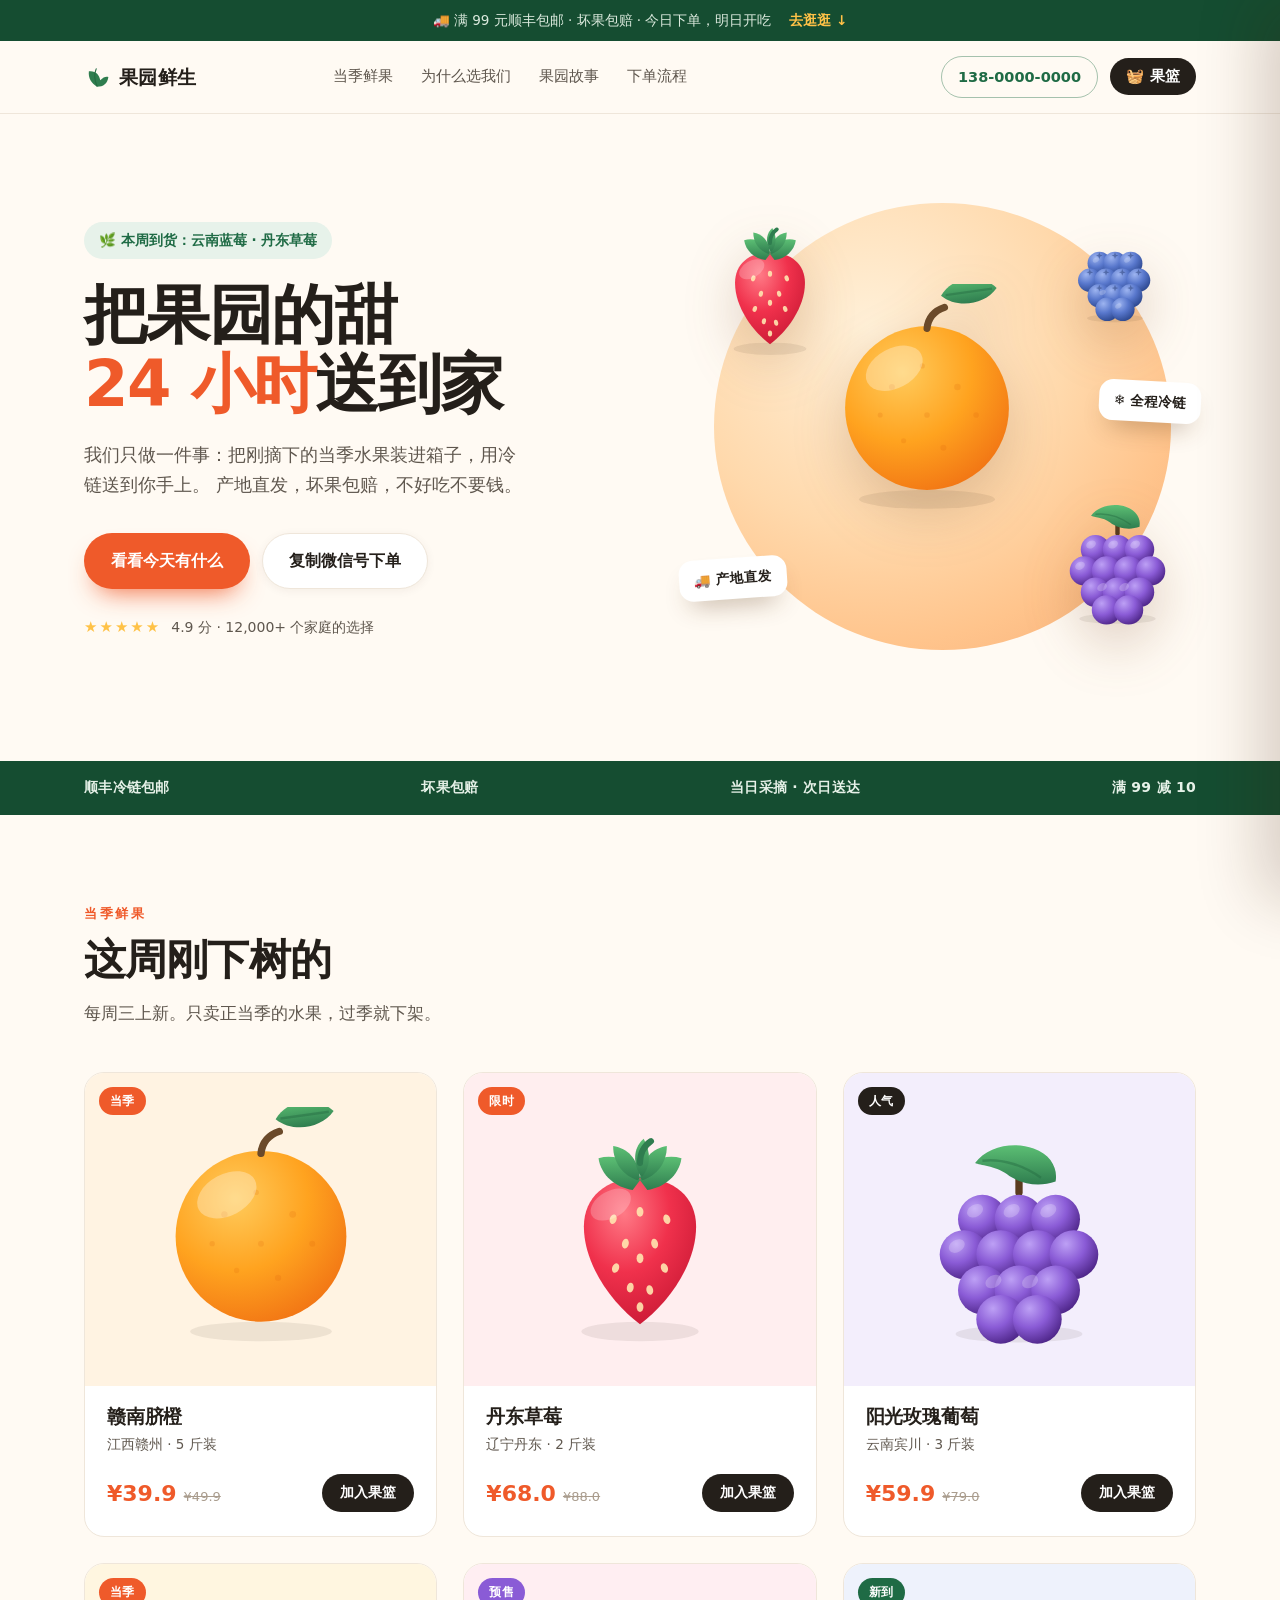
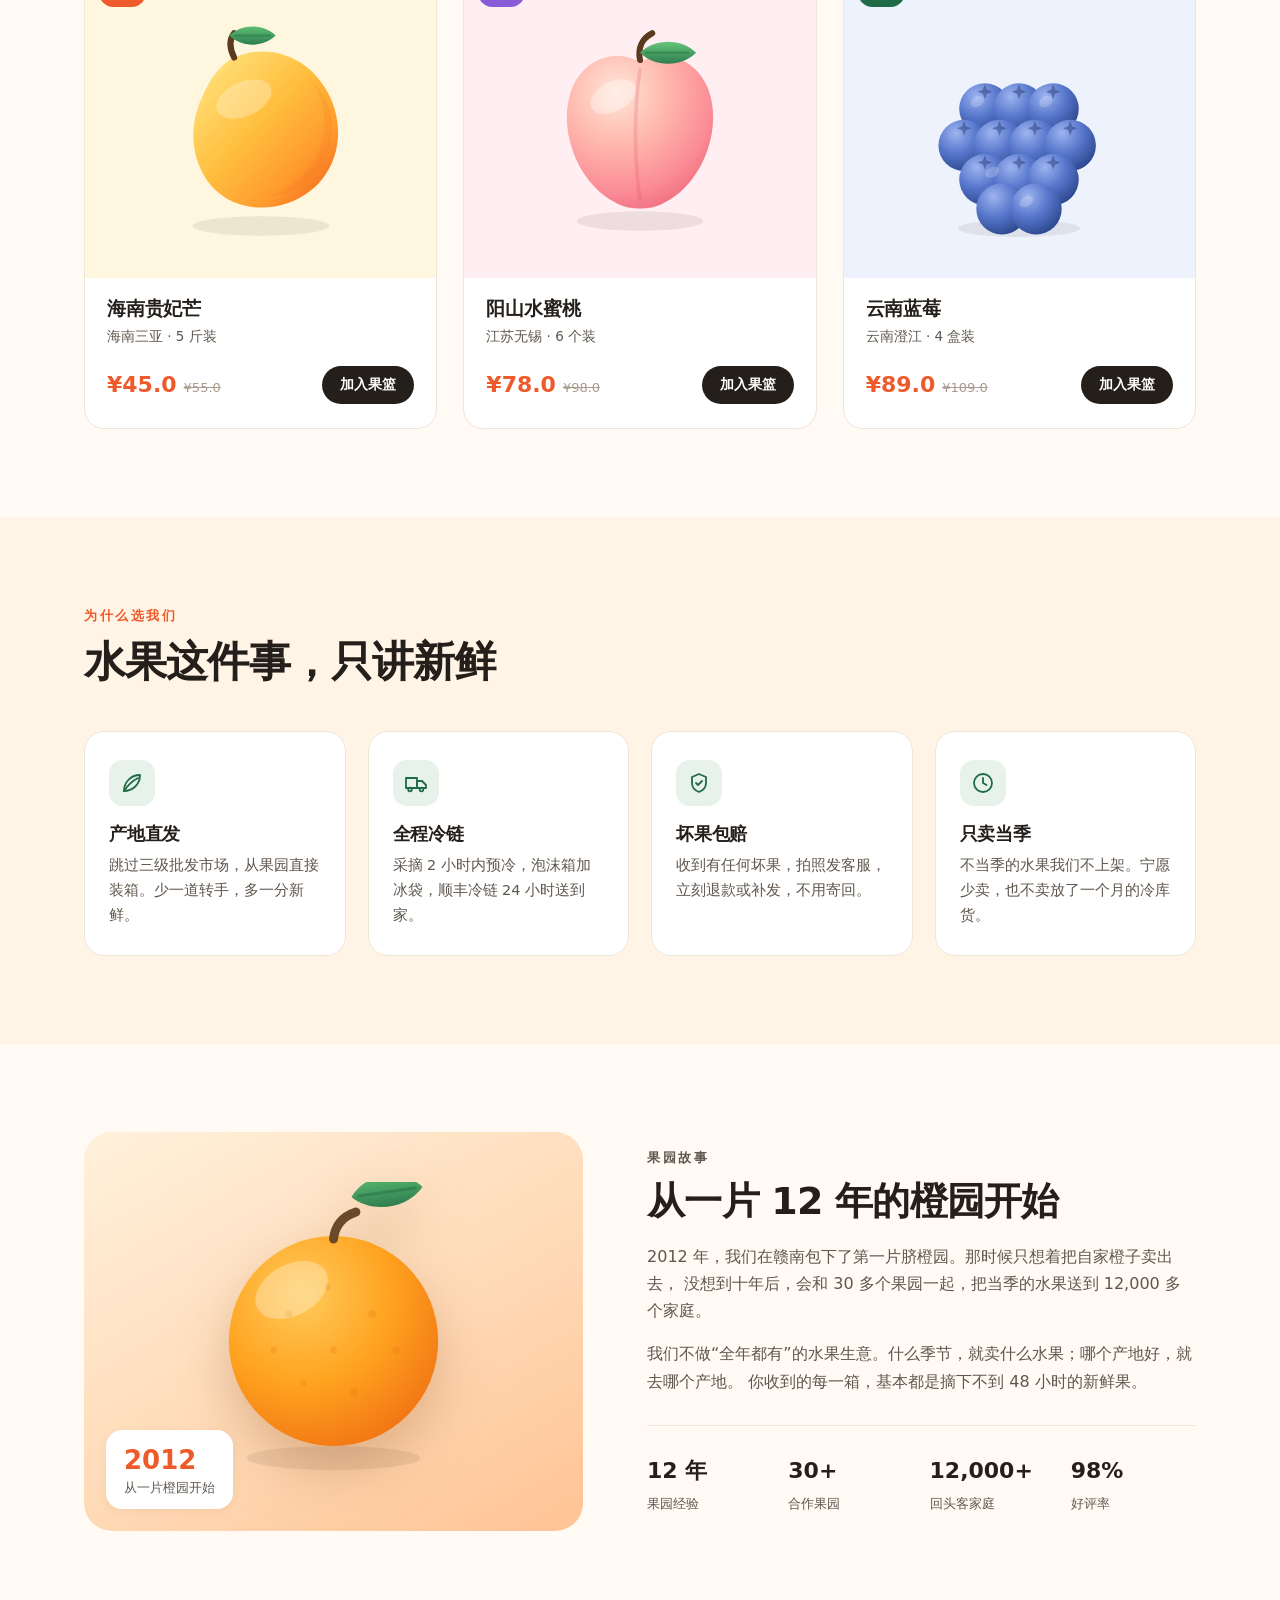
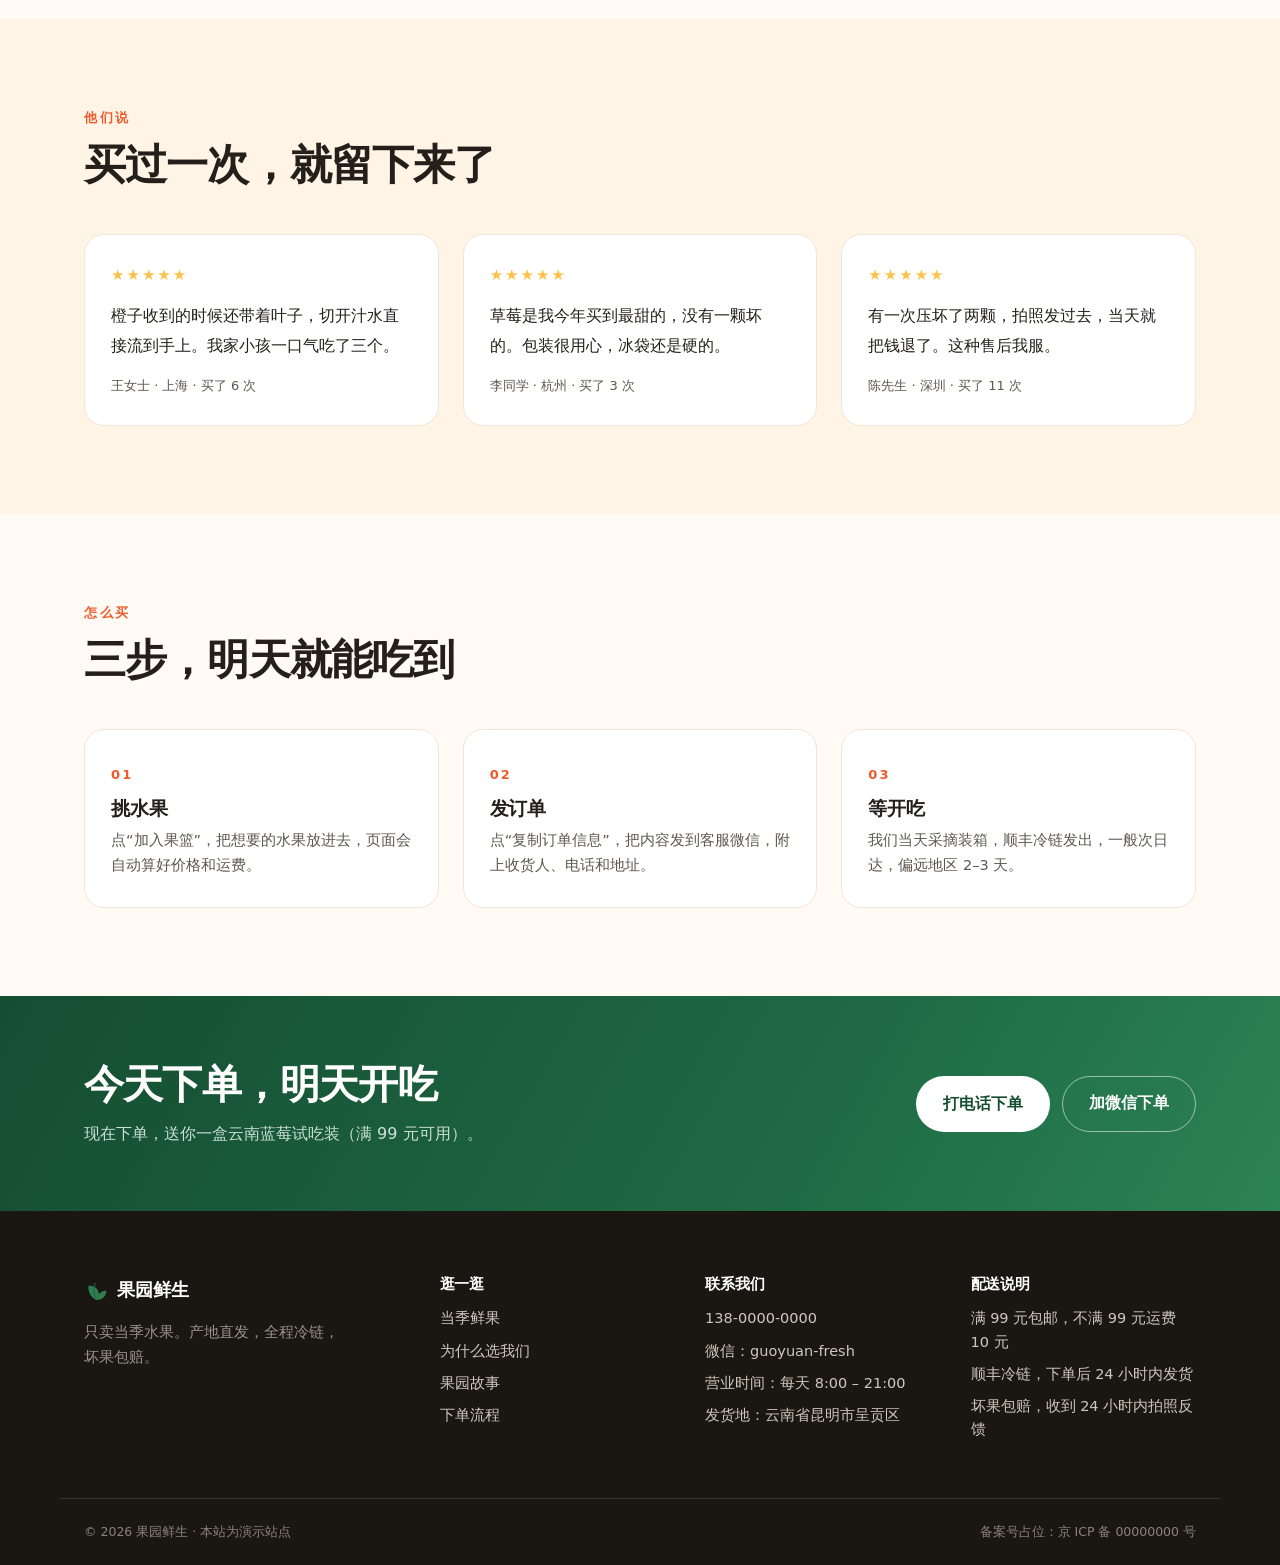
==== index.html @ 77ce20e5 "Add files via upload" ====
<!DOCTYPE html>
<html lang="zh-CN">
<head>
  <meta charset="UTF-8" />
  <meta name="viewport" content="width=device-width, initial-scale=1.0" />

  <title>果园鲜生 · 当季水果产地直发，24 小时冷链到家</title>
  <meta name="description" content="果园鲜生只卖当季水果：赣南脐橙、丹东草莓、阳光玫瑰、海南贵妃芒。产地直发，全程冷链，坏果包赔，满 99 元顺丰包邮。" />

  <link rel="icon" href="assets/leaf.svg" />
  <link rel="stylesheet" href="style.css" />
</head>

<body>

  <!-- ============ 顶部公告条 ============ -->
  <div class="topbar">
    <div class="container topbar-inner">
      <span>🚚 满 99 元顺丰包邮 · 坏果包赔 · 今日下单，明日开吃</span>
      <a href="#products">去逛逛 ↓</a>
    </div>
  </div>

  <!-- ============ 导航 ============ -->
  <header class="nav">
    <div class="container nav-inner">
      <a class="logo" href="#top">
        <img src="assets/leaf.svg" alt="" width="26" height="26" />
        <span>果园鲜生</span>
      </a>

      <nav class="nav-links" id="nav-links">
        <a href="#products">当季鲜果</a>
        <a href="#why">为什么选我们</a>
        <a href="#story">果园故事</a>
        <a href="#order">下单流程</a>
      </nav>

      <div class="nav-actions">
        <a class="nav-phone" href="tel:13800000000" data-shop-tel>
          <span data-shop="phone">138-0000-0000</span>
        </a>

        <button class="cart-btn" id="cart-open" type="button" aria-label="打开果篮">
          <span aria-hidden="true">🧺</span>
          <span class="cart-btn-text">果篮</span>
          <span class="cart-badge" id="cart-badge" hidden>0</span>
        </button>

        <button class="menu-btn" id="menu-btn" type="button" aria-label="打开菜单" aria-expanded="false">
          <span aria-hidden="true">☰</span>
        </button>
      </div>
    </div>
  </header>

  <main id="top">

    <!-- ============ 首屏 ============ -->
    <section class="hero">
      <div class="container hero-inner">
        <div class="hero-copy">
          <span class="pill">🌿 本周到货：云南蓝莓 · 丹东草莓</span>

          <h1>把果园的甜<br /><span class="hl">24 小时</span>送到家</h1>

          <p class="hero-sub">
            我们只做一件事：把刚摘下的当季水果装进箱子，用冷链送到你手上。
            产地直发，坏果包赔，不好吃不要钱。
          </p>

          <div class="hero-actions">
            <a class="btn btn-primary" href="#products">看看今天有什么</a>
            <button class="btn btn-ghost" id="copy-wechat" type="button">复制微信号下单</button>
          </div>

          <div class="hero-trust">
            <span class="stars" aria-hidden="true">★★★★★</span>
            <span>4.9 分 · 12,000+ 个家庭的选择</span>
          </div>
        </div>

        <div class="hero-art" aria-hidden="true">
          <div class="blob"></div>
          <img class="fl f1" src="assets/orange.svg" alt="" />
          <img class="fl f2" src="assets/strawberry.svg" alt="" />
          <img class="fl f3" src="assets/grape.svg" alt="" />
          <img class="fl f4" src="assets/blueberry.svg" alt="" />
          <span class="chip chip-a">🚚 产地直发</span>
          <span class="chip chip-b">❄️ 全程冷链</span>
        </div>
      </div>
    </section>

    <!-- ============ 信任条 ============ -->
    <div class="trust">
      <div class="container trust-inner">
        <span>顺丰冷链包邮</span>
        <span>坏果包赔</span>
        <span>当日采摘 · 次日送达</span>
        <span>满 99 减 10</span>
      </div>
    </div>

    <!-- ============ 当季鲜果 ============ -->
    <section class="section" id="products">
      <div class="container">
        <div class="section-head">
          <p class="eyebrow">当季鲜果</p>
          <h2>这周刚下树的</h2>
          <p class="section-sub">每周三上新。只卖正当季的水果，过季就下架。</p>
        </div>

        <div class="grid-products">

          <article class="product reveal">
            <div class="product-media">
              <span class="tag tag-hot">当季</span>
              <img src="assets/orange.svg" alt="赣南脐橙" />
            </div>
            <div class="product-body">
              <h3>赣南脐橙</h3>
              <p class="origin">江西赣州 · 5 斤装</p>
              <div class="product-foot">
                <div class="price"><strong>¥39.9</strong><del>¥49.9</del></div>
                <button class="add-btn" type="button"
                  data-add data-id="orange" data-name="赣南脐橙" data-spec="5 斤装" data-price="39.9">
                  加入果篮
                </button>
              </div>
            </div>
          </article>

          <article class="product reveal">
            <div class="product-media">
              <span class="tag tag-hot">限时</span>
              <img src="assets/strawberry.svg" alt="丹东草莓" />
            </div>
            <div class="product-body">
              <h3>丹东草莓</h3>
              <p class="origin">辽宁丹东 · 2 斤装</p>
              <div class="product-foot">
                <div class="price"><strong>¥68.0</strong><del>¥88.0</del></div>
                <button class="add-btn" type="button"
                  data-add data-id="strawberry" data-name="丹东草莓" data-spec="2 斤装" data-price="68">
                  加入果篮
                </button>
              </div>
            </div>
          </article>

          <article class="product reveal">
            <div class="product-media">
              <span class="tag">人气</span>
              <img src="assets/grape.svg" alt="阳光玫瑰葡萄" />
            </div>
            <div class="product-body">
              <h3>阳光玫瑰葡萄</h3>
              <p class="origin">云南宾川 · 3 斤装</p>
              <div class="product-foot">
                <div class="price"><strong>¥59.9</strong><del>¥79.0</del></div>
                <button class="add-btn" type="button"
                  data-add data-id="grape" data-name="阳光玫瑰葡萄" data-spec="3 斤装" data-price="59.9">
                  加入果篮
                </button>
              </div>
            </div>
          </article>

          <article class="product reveal">
            <div class="product-media">
              <span class="tag tag-hot">当季</span>
              <img src="assets/mango.svg" alt="海南贵妃芒" />
            </div>
            <div class="product-body">
              <h3>海南贵妃芒</h3>
              <p class="origin">海南三亚 · 5 斤装</p>
              <div class="product-foot">
                <div class="price"><strong>¥45.0</strong><del>¥55.0</del></div>
                <button class="add-btn" type="button"
                  data-add data-id="mango" data-name="海南贵妃芒" data-spec="5 斤装" data-price="45">
                  加入果篮
                </button>
              </div>
            </div>
          </article>

          <article class="product reveal">
            <div class="product-media">
              <span class="tag tag-pre">预售</span>
              <img src="assets/peach.svg" alt="阳山水蜜桃" />
            </div>
            <div class="product-body">
              <h3>阳山水蜜桃</h3>
              <p class="origin">江苏无锡 · 6 个装</p>
              <div class="product-foot">
                <div class="price"><strong>¥78.0</strong><del>¥98.0</del></div>
                <button class="add-btn" type="button"
                  data-add data-id="peach" data-name="阳山水蜜桃" data-spec="6 个装" data-price="78">
                  加入果篮
                </button>
              </div>
            </div>
          </article>

          <article class="product reveal">
            <div class="product-media">
              <span class="tag tag-new">新到</span>
              <img src="assets/blueberry.svg" alt="云南蓝莓" />
            </div>
            <div class="product-body">
              <h3>云南蓝莓</h3>
              <p class="origin">云南澄江 · 4 盒装</p>
              <div class="product-foot">
                <div class="price"><strong>¥89.0</strong><del>¥109.0</del></div>
                <button class="add-btn" type="button"
                  data-add data-id="blueberry" data-name="云南蓝莓" data-spec="4 盒装" data-price="89">
                  加入果篮
                </button>
              </div>
            </div>
          </article>

        </div>
      </div>
    </section>

    <!-- ============ 为什么选我们 ============ -->
    <section class="section why" id="why">
      <div class="container">
        <div class="section-head">
          <p class="eyebrow">为什么选我们</p>
          <h2>水果这件事，只讲新鲜</h2>
        </div>

        <div class="grid-features">
          <div class="feature reveal">
            <div class="feature-icon">
              <svg viewBox="0 0 24 24" fill="none" stroke="currentColor" stroke-width="1.8" stroke-linecap="round" stroke-linejoin="round">
                <path d="M4 20c8 0 16-6 16-16C10 4 4 12 4 20Z" />
                <path d="M4 20C8 14 12 10 18 7" />
              </svg>
            </div>
            <h3>产地直发</h3>
            <p>跳过三级批发市场，从果园直接装箱。少一道转手，多一分新鲜。</p>
          </div>

          <div class="feature reveal">
            <div class="feature-icon">
              <svg viewBox="0 0 24 24" fill="none" stroke="currentColor" stroke-width="1.8" stroke-linecap="round" stroke-linejoin="round">
                <path d="M2 7h11v10H2z" />
                <path d="M13 10h5l4 4v3h-9z" />
                <circle cx="6" cy="18.5" r="1.8" />
                <circle cx="17.5" cy="18.5" r="1.8" />
              </svg>
            </div>
            <h3>全程冷链</h3>
            <p>采摘 2 小时内预冷，泡沫箱加冰袋，顺丰冷链 24 小时送到家。</p>
          </div>

          <div class="feature reveal">
            <div class="feature-icon">
              <svg viewBox="0 0 24 24" fill="none" stroke="currentColor" stroke-width="1.8" stroke-linecap="round" stroke-linejoin="round">
                <path d="M12 3l7 3v6c0 4.2-2.9 7.4-7 9-4.1-1.6-7-4.8-7-9V6l7-3Z" />
                <path d="M9 12l2 2 4-4" />
              </svg>
            </div>
            <h3>坏果包赔</h3>
            <p>收到有任何坏果，拍照发客服，立刻退款或补发，不用寄回。</p>
          </div>

          <div class="feature reveal">
            <div class="feature-icon">
              <svg viewBox="0 0 24 24" fill="none" stroke="currentColor" stroke-width="1.8" stroke-linecap="round" stroke-linejoin="round">
                <circle cx="12" cy="12" r="9" />
                <path d="M12 7v5l3.5 2" />
              </svg>
            </div>
            <h3>只卖当季</h3>
            <p>不当季的水果我们不上架。宁愿少卖，也不卖放了一个月的冷库货。</p>
          </div>
        </div>
      </div>
    </section>

    <!-- ============ 果园故事 ============ -->
    <section class="section story" id="story">
      <div class="container story-inner">
        <div class="story-visual reveal">
          <img src="assets/orange.svg" alt="脐橙" />
          <div class="story-badge">
            <strong>2012</strong>
            <span>从一片橙园开始</span>
          </div>
        </div>

        <div class="story-copy reveal">
          <p class="eyebrow">果园故事</p>
          <h2>从一片 12 年的橙园开始</h2>
          <p>
            2012 年，我们在赣南包下了第一片脐橙园。那时候只想着把自家橙子卖出去，
            没想到十年后，会和 30 多个果园一起，把当季的水果送到 12,000 多个家庭。
          </p>
          <p>
            我们不做“全年都有”的水果生意。什么季节，就卖什么水果；哪个产地好，就去哪个产地。
            你收到的每一箱，基本都是摘下不到 48 小时的新鲜果。
          </p>

          <div class="stats">
            <div class="stat"><strong>12 年</strong><span>果园经验</span></div>
            <div class="stat"><strong>30+</strong><span>合作果园</span></div>
            <div class="stat"><strong>12,000+</strong><span>回头客家庭</span></div>
            <div class="stat"><strong>98%</strong><span>好评率</span></div>
          </div>
        </div>
      </div>
    </section>

    <!-- ============ 客户评价 ============ -->
    <section class="section reviews" id="reviews">
      <div class="container">
        <div class="section-head">
          <p class="eyebrow">他们说</p>
          <h2>买过一次，就留下来了</h2>
        </div>

        <div class="grid-reviews">
          <figure class="review reveal">
            <div class="stars" aria-label="5 分">★★★★★</div>
            <blockquote>橙子收到的时候还带着叶子，切开汁水直接流到手上。我家小孩一口气吃了三个。</blockquote>
            <figcaption>王女士 · 上海 · 买了 6 次</figcaption>
          </figure>

          <figure class="review reveal">
            <div class="stars" aria-label="5 分">★★★★★</div>
            <blockquote>草莓是我今年买到最甜的，没有一颗坏的。包装很用心，冰袋还是硬的。</blockquote>
            <figcaption>李同学 · 杭州 · 买了 3 次</figcaption>
          </figure>

          <figure class="review reveal">
            <div class="stars" aria-label="5 分">★★★★★</div>
            <blockquote>有一次压坏了两颗，拍照发过去，当天就把钱退了。这种售后我服。</blockquote>
            <figcaption>陈先生 · 深圳 · 买了 11 次</figcaption>
          </figure>
        </div>
      </div>
    </section>

    <!-- ============ 下单流程 ============ -->
    <section class="section steps" id="order">
      <div class="container">
        <div class="section-head">
          <p class="eyebrow">怎么买</p>
          <h2>三步，明天就能吃到</h2>
        </div>

        <div class="grid-steps">
          <div class="step reveal">
            <span class="step-num">01</span>
            <h3>挑水果</h3>
            <p>点“加入果篮”，把想要的水果放进去，页面会自动算好价格和运费。</p>
          </div>
          <div class="step reveal">
            <span class="step-num">02</span>
            <h3>发订单</h3>
            <p>点“复制订单信息”，把内容发到客服微信，附上收货人、电话和地址。</p>
          </div>
          <div class="step reveal">
            <span class="step-num">03</span>
            <h3>等开吃</h3>
            <p>我们当天采摘装箱，顺丰冷链发出，一般次日达，偏远地区 2–3 天。</p>
          </div>
        </div>
      </div>
    </section>

    <!-- ============ 行动号召 ============ -->
    <section class="cta">
      <div class="container cta-inner">
        <div>
          <h2>今天下单，明天开吃</h2>
          <p>现在下单，送你一盒云南蓝莓试吃装（满 99 元可用）。</p>
        </div>
        <div class="cta-actions">
          <a class="btn btn-light" href="tel:13800000000" data-shop-tel>打电话下单</a>
          <button class="btn btn-outline-light" id="copy-wechat-2" type="button">加微信下单</button>
        </div>
      </div>
    </section>

  </main>

  <!-- ============ 页脚 ============ -->
  <footer class="footer">
    <div class="container footer-grid">
      <div>
        <div class="footer-logo">
          <img src="assets/leaf.svg" alt="" width="24" height="24" />
          <span>果园鲜生</span>
        </div>
        <p class="footer-desc">只卖当季水果。产地直发，全程冷链，坏果包赔。</p>
      </div>

      <div>
        <h3>逛一逛</h3>
        <ul>
          <li><a href="#products">当季鲜果</a></li>
          <li><a href="#why">为什么选我们</a></li>
          <li><a href="#story">果园故事</a></li>
          <li><a href="#order">下单流程</a></li>
        </ul>
      </div>

      <div>
        <h3>联系我们</h3>
        <ul>
          <li><a href="tel:13800000000" data-shop-tel><span data-shop="phone">138-0000-0000</span></a></li>
          <li>微信：<span data-shop="wechat">guoyuan-fresh</span></li>
          <li>营业时间：每天 8:00 – 21:00</li>
          <li>发货地：<span data-shop="address">云南省昆明市</span></li>
        </ul>
      </div>

      <div>
        <h3>配送说明</h3>
        <ul>
          <li>满 99 元包邮，不满 99 元运费 10 元</li>
          <li>顺丰冷链，下单后 24 小时内发货</li>
          <li>坏果包赔，收到 24 小时内拍照反馈</li>
        </ul>
      </div>
    </div>

    <div class="container footer-bottom">
      <span>© <span id="year">2026</span> 果园鲜生 · 本站为演示站点</span>
      <span>备案号占位：京 ICP 备 00000000 号</span>
    </div>
  </footer>

  <!-- ============ 果篮（购物车） ============ -->
  <div class="overlay" id="overlay"></div>

  <aside class="cart" id="cart" aria-hidden="true" aria-labelledby="cart-title">
    <header class="cart-head">
      <h2 id="cart-title">我的果篮</h2>
      <button class="icon-btn" id="cart-close" type="button" aria-label="关闭果篮">✕</button>
    </header>

    <div class="cart-body">
      <ul class="cart-list" id="cart-list"></ul>
      <p class="cart-empty" id="cart-empty">果篮还是空的，去挑几样吧。</p>
    </div>

    <footer class="cart-foot">
      <div class="cart-line"><span>商品小计</span><span id="sum-subtotal">¥0.00</span></div>
      <div class="cart-line"><span>运费</span><span id="sum-shipping">¥0.00</span></div>
      <div class="cart-line cart-line-total"><span>合计</span><strong id="sum-total">¥0.00</strong></div>
      <p class="cart-tip">满 99 元包邮，不满 99 元运费 10 元</p>

      <button class="btn btn-primary btn-block" id="checkout" type="button">复制订单信息</button>
      <button class="btn btn-ghost btn-block" id="cart-clear" type="button">清空果篮</button>
    </footer>
  </aside>

  <div class="toast" id="toast" role="status" aria-live="polite"></div>

  <script src="script.js"></script>
</body>
</html>
---- style.css ----
/* =================================================================
   果园鲜生 · 样式表
   -----------------------------------------------------------------
   结构说明（从上到下）：
   1. 变量      2. 基础样式    3. 通用组件（容器 / 按钮 / 标题）
   4. 导航      5. 首屏        6. 信任条    7. 商品
   8. 优势      9. 故事       10. 评价      11. 流程
   12. 行动区  13. 页脚       14. 果篮      15. 提示条
   16. 动效    17. 手机适配
   ================================================================= */


/* ---------- 1. 变量：改这里就能换整站配色 ---------- */
:root {
  --cream: #fffaf3;
  --cream-2: #fff4e6;
  --white: #ffffff;

  --ink: #241f1a;
  --ink-2: #5f574e;
  --line: #efe6da;

  --orange: #ef5a2a;
  --orange-dark: #d2471a;
  --yellow: #ffc247;

  --green: #1f6b45;
  --green-dark: #154d31;
  --green-soft: #e7f2ea;

  --shadow-sm: 0 2px 10px rgba(60, 40, 20, .06);
  --shadow: 0 20px 42px -20px rgba(90, 55, 20, .3);

  --radius: 20px;
  --maxw: 1160px;
}


/* ---------- 2. 基础样式 ---------- */
*,
*::before,
*::after { box-sizing: border-box; }

html {
  scroll-behavior: smooth;
  scroll-padding-top: 96px;
}

body {
  margin: 0;
  background: var(--cream);
  color: var(--ink);
  font-family: "PingFang SC", "Hiragino Sans GB", "Microsoft YaHei",
               "Segoe UI", system-ui, -apple-system, sans-serif;
  font-size: 16px;
  line-height: 1.7;
  -webkit-font-smoothing: antialiased;
}

body.no-scroll { overflow: hidden; }

img { display: block; max-width: 100%; }

h1, h2, h3, h4 { margin: 0; line-height: 1.2; letter-spacing: -.01em; }
p { margin: 0 0 1em; }
a { color: inherit; text-decoration: none; }
ul { margin: 0; padding: 0; list-style: none; }
button { font-family: inherit; }

::selection { background: var(--orange); color: #fff; }

:focus-visible {
  outline: 2px solid var(--orange);
  outline-offset: 3px;
  border-radius: 6px;
}


/* ---------- 3. 通用组件 ---------- */
.container {
  width: 100%;
  max-width: var(--maxw);
  margin-inline: auto;
  padding-inline: 24px;
}

.btn {
  display: inline-flex;
  align-items: center;
  justify-content: center;
  gap: 8px;
  padding: 14px 26px;
  border-radius: 999px;
  border: 1px solid transparent;
  font-size: 15.5px;
  font-weight: 700;
  cursor: pointer;
  text-align: center;
  transition: transform .2s, box-shadow .2s, background .2s, color .2s, border-color .2s;
}

.btn-primary {
  background: var(--orange);
  color: #fff;
  box-shadow: 0 14px 26px -12px rgba(239, 90, 42, .9);
}

.btn-primary:hover {
  background: var(--orange-dark);
  transform: translateY(-2px);
  box-shadow: 0 18px 30px -12px rgba(239, 90, 42, .95);
}

.btn-ghost {
  background: var(--white);
  color: var(--ink);
  border-color: var(--line);
  box-shadow: var(--shadow-sm);
}

.btn-ghost:hover {
  color: var(--orange);
  border-color: var(--orange);
  transform: translateY(-2px);
}

.btn-light { background: #fff; color: var(--green-dark); }
.btn-light:hover { transform: translateY(-2px); }

.btn-outline-light {
  background: transparent;
  color: #fff;
  border-color: rgba(255, 255, 255, .55);
}

.btn-outline-light:hover {
  background: rgba(255, 255, 255, .12);
  border-color: #fff;
  transform: translateY(-2px);
}

.btn-block { width: 100%; }

.section { padding: 88px 0; }

.section-head { max-width: 660px; margin-bottom: 44px; }

.eyebrow {
  margin: 0 0 10px;
  font-size: 13px;
  font-weight: 800;
  letter-spacing: .2em;
  color: var(--orange);
}

.section-head h2 {
  font-size: clamp(28px, 3.6vw, 42px);
  font-weight: 900;
  letter-spacing: -.02em;
}

.section-sub {
  margin: 14px 0 0;
  color: var(--ink-2);
  font-size: 16.5px;
}

.stars {
  color: var(--yellow);
  letter-spacing: 2px;
  font-size: 15px;
}


/* ---------- 4. 顶部公告条 + 导航 ---------- */
.topbar {
  background: var(--green-dark);
  color: #dceade;
  font-size: 13.5px;
}

.topbar-inner {
  display: flex;
  align-items: center;
  justify-content: center;
  gap: 18px;
  flex-wrap: wrap;
  padding-block: 9px;
}

.topbar a { color: var(--yellow); font-weight: 700; white-space: nowrap; }

.nav {
  position: sticky;
  top: 0;
  z-index: 60;
  background: rgba(255, 250, 243, .88);
  -webkit-backdrop-filter: blur(14px);
  backdrop-filter: blur(14px);
  border-bottom: 1px solid var(--line);
}

.nav-inner {
  position: relative;
  display: flex;
  align-items: center;
  gap: 20px;
  height: 72px;
}

.logo {
  display: flex;
  align-items: center;
  gap: 9px;
  font-size: 19px;
  font-weight: 800;
  letter-spacing: .02em;
  white-space: nowrap;
}

.logo img { width: 26px; height: 26px; }

.nav-links {
  display: flex;
  gap: 28px;
  margin-inline: auto;
  font-size: 15px;
}

.nav-links a {
  position: relative;
  padding: 4px 0;
  color: var(--ink-2);
  transition: color .2s;
}

.nav-links a::after {
  content: "";
  position: absolute;
  left: 0;
  right: 0;
  bottom: -2px;
  height: 2px;
  background: var(--orange);
  transform: scaleX(0);
  transform-origin: left;
  transition: transform .25s ease;
}

.nav-links a:hover { color: var(--ink); }
.nav-links a:hover::after { transform: scaleX(1); }

.nav-actions {
  display: flex;
  align-items: center;
  gap: 12px;
  margin-left: auto;
}

.nav-phone {
  font-size: 14.5px;
  font-weight: 700;
  color: var(--green);
  border: 1px solid rgba(31, 107, 69, .4);
  padding: 8px 16px;
  border-radius: 999px;
  white-space: nowrap;
  transition: background .2s, color .2s;
}

.nav-phone:hover { background: var(--green); color: #fff; }

.cart-btn {
  position: relative;
  display: inline-flex;
  align-items: center;
  gap: 6px;
  padding: 9px 16px;
  border: none;
  border-radius: 999px;
  background: var(--ink);
  color: #fff;
  font-size: 14.5px;
  font-weight: 700;
  cursor: pointer;
  white-space: nowrap;
  transition: background .2s, transform .2s;
}

.cart-btn:hover { background: var(--orange); transform: translateY(-1px); }

.cart-badge {
  position: absolute;
  top: -7px;
  right: -7px;
  min-width: 21px;
  height: 21px;
  padding: 0 5px;
  border-radius: 999px;
  background: var(--orange);
  border: 2px solid var(--cream);
  color: #fff;
  font-size: 12px;
  line-height: 17px;
  text-align: center;
  font-weight: 700;
}

.cart-badge[hidden] { display: none; }

.menu-btn {
  display: none;
  width: 42px;
  height: 42px;
  align-items: center;
  justify-content: center;
  border: 1px solid var(--line);
  border-radius: 12px;
  background: var(--white);
  color: var(--ink);
  font-size: 18px;
  cursor: pointer;
}


/* ---------- 5. 首屏 ---------- */
.hero { padding: 64px 0 76px; overflow: hidden; }

.hero-inner {
  display: grid;
  grid-template-columns: 1.05fr .95fr;
  gap: 44px;
  align-items: center;
}

.pill {
  display: inline-flex;
  align-items: center;
  gap: 6px;
  margin-bottom: 22px;
  padding: 7px 15px;
  border-radius: 999px;
  background: var(--green-soft);
  color: var(--green);
  font-size: 13.5px;
  font-weight: 700;
}

.hero h1 {
  font-size: clamp(38px, 5.2vw, 64px);
  font-weight: 900;
  line-height: 1.08;
  letter-spacing: -.025em;
}

.hero h1 .hl { color: var(--orange); }

.hero-sub {
  max-width: 40ch;
  margin: 22px 0 0;
  font-size: 17.5px;
  color: var(--ink-2);
}

.hero-actions {
  display: flex;
  flex-wrap: wrap;
  gap: 12px;
  margin-top: 32px;
}

.hero-trust {
  display: flex;
  align-items: center;
  gap: 10px;
  margin-top: 26px;
  font-size: 14px;
  color: var(--ink-2);
}

.hero-art {
  position: relative;
  width: 100%;
  max-width: 520px;
  aspect-ratio: 1;
  justify-self: center;
}

.blob {
  position: absolute;
  inset: 5% 5% 7% 5%;
  border-radius: 50%;
  background: radial-gradient(circle at 34% 28%, #fff0d8, #ffd9ac 45%, #ffc48c 72%, #f6ab74 100%);
}

.fl {
  position: absolute;
  filter: drop-shadow(0 22px 26px rgba(120, 70, 30, .22));
  animation: float 7s ease-in-out infinite;
}

.f1 { width: 46%; left: 24%; top: 21%; animation-delay: 0s; }
.f2 { width: 30%; left: 1%; top: 6%; animation-delay: -1.6s; }
.f3 { width: 29%; right: 1%; bottom: 11%; animation-delay: -3.2s; }
.f4 { width: 22%; right: 5%; top: 7%; animation-delay: -4.6s; }

.chip {
  position: absolute;
  padding: 9px 15px;
  border-radius: 14px;
  background: #fff;
  font-size: 13.5px;
  font-weight: 700;
  white-space: nowrap;
  box-shadow: 0 14px 26px -12px rgba(90, 55, 20, .45);
}

.chip-a { left: -2%; bottom: 17%; transform: rotate(-4deg); }
.chip-b { right: -1%; top: 40%; transform: rotate(3deg); }

@keyframes float {
  0%, 100% { transform: translateY(0); }
  50% { transform: translateY(-12px); }
}


/* ---------- 6. 信任条 ---------- */
.trust { background: var(--green-dark); color: #e6f1e8; }

.trust-inner {
  display: flex;
  justify-content: space-between;
  gap: 16px;
  flex-wrap: wrap;
  padding-block: 15px;
  font-size: 14px;
  font-weight: 600;
  letter-spacing: .02em;
}


/* ---------- 7. 商品 ---------- */
.grid-products {
  display: grid;
  grid-template-columns: repeat(3, 1fr);
  gap: 26px;
}

.product {
  display: flex;
  flex-direction: column;
  overflow: hidden;
  background: #fff;
  border: 1px solid var(--line);
  border-radius: var(--radius);
  transition: transform .3s ease, box-shadow .3s ease, border-color .3s ease;
}

.product:hover {
  transform: translateY(-6px);
  box-shadow: var(--shadow);
  border-color: #f4dccb;
}

.product-media {
  position: relative;
  display: grid;
  place-items: center;
  aspect-ratio: 4 / 3;
  padding: 18px;
}

.product:nth-child(1) .product-media { background: #fff3e2; }
.product:nth-child(2) .product-media { background: #ffeeef; }
.product:nth-child(3) .product-media { background: #f3eefc; }
.product:nth-child(4) .product-media { background: #fff6e0; }
.product:nth-child(5) .product-media { background: #ffeef2; }
.product:nth-child(6) .product-media { background: #eef2fc; }

.product-media img {
  width: 88%;
  height: 88%;
  object-fit: contain;
  transition: transform .45s ease;
}

.product:hover .product-media img { transform: scale(1.07) rotate(-2deg); }

.tag {
  position: absolute;
  top: 14px;
  left: 14px;
  z-index: 1;
  padding: 4px 11px;
  border-radius: 999px;
  background: var(--ink);
  color: #fff;
  font-size: 12px;
  font-weight: 700;
  letter-spacing: .04em;
}

.tag-hot { background: var(--orange); }
.tag-new { background: var(--green); }
.tag-pre { background: #8a5bd6; }

.product-body {
  display: flex;
  flex-direction: column;
  flex: 1;
  padding: 20px 22px 24px;
}

.product-body h3 { font-size: 18.5px; font-weight: 800; }

.origin {
  margin: 5px 0 0;
  font-size: 13.5px;
  color: var(--ink-2);
}

.product-foot {
  display: flex;
  align-items: flex-end;
  justify-content: space-between;
  gap: 12px;
  margin-top: auto;
  padding-top: 18px;
}

.price { display: flex; align-items: baseline; gap: 7px; }

.price strong {
  font-size: 22px;
  font-weight: 900;
  color: var(--orange);
}

.price del { font-size: 13px; color: #a99c8d; }

.add-btn {
  padding: 10px 18px;
  border: none;
  border-radius: 999px;
  background: var(--ink);
  color: #fff;
  font-size: 14px;
  font-weight: 700;
  cursor: pointer;
  white-space: nowrap;
  transition: background .2s, transform .2s;
}

.add-btn:hover { background: var(--orange); transform: translateY(-2px); }


/* ---------- 8. 为什么选我们 ---------- */
.why { background: var(--cream-2); }

.grid-features {
  display: grid;
  grid-template-columns: repeat(4, 1fr);
  gap: 22px;
}

.feature {
  padding: 28px 24px;
  background: #fff;
  border: 1px solid var(--line);
  border-radius: var(--radius);
  transition: transform .25s ease, box-shadow .25s ease;
}

.feature:hover { transform: translateY(-4px); box-shadow: var(--shadow-sm); }

.feature-icon {
  display: grid;
  place-items: center;
  width: 46px;
  height: 46px;
  margin-bottom: 18px;
  border-radius: 14px;
  background: var(--green-soft);
  color: var(--green);
}

.feature-icon svg { width: 24px; height: 24px; }

.feature h3 { margin-bottom: 8px; font-size: 17.5px; }

.feature p { margin: 0; font-size: 14.5px; color: var(--ink-2); }


/* ---------- 9. 果园故事 ---------- */
.story-inner {
  display: grid;
  grid-template-columns: 1fr 1.1fr;
  gap: 64px;
  align-items: center;
}

.story-visual {
  position: relative;
  display: grid;
  place-items: center;
  aspect-ratio: 5 / 4;
  overflow: hidden;
  border-radius: 28px;
  background: linear-gradient(150deg, #fff1dc, #ffd9b5 58%, #ffc394);
}

.story-visual img {
  width: 60%;
  filter: drop-shadow(0 22px 26px rgba(140, 80, 30, .28));
}

.story-badge {
  position: absolute;
  left: 22px;
  bottom: 22px;
  display: flex;
  flex-direction: column;
  padding: 14px 18px;
  border-radius: 16px;
  background: #fff;
  box-shadow: var(--shadow-sm);
  line-height: 1.25;
}

.story-badge strong {
  font-size: 26px;
  font-weight: 900;
  color: var(--orange);
}

.story-badge span { margin-top: 3px; font-size: 12.5px; color: var(--ink-2); }

.story-copy h2 {
  margin-bottom: 18px;
  font-size: clamp(26px, 3.2vw, 38px);
  font-weight: 900;
  letter-spacing: -.02em;
}

.story-copy p { color: var(--ink-2); }

.stats {
  display: grid;
  grid-template-columns: repeat(4, 1fr);
  gap: 16px;
  margin-top: 30px;
  padding-top: 26px;
  border-top: 1px solid var(--line);
}

.stat strong {
  display: block;
  font-size: 22px;
  font-weight: 900;
}

.stat span { font-size: 13px; color: var(--ink-2); }


/* ---------- 10. 评价 ---------- */
.reviews { background: var(--cream-2); }

.grid-reviews {
  display: grid;
  grid-template-columns: repeat(3, 1fr);
  gap: 24px;
}

.review {
  display: flex;
  flex-direction: column;
  gap: 14px;
  margin: 0;
  padding: 28px 26px;
  background: #fff;
  border: 1px solid var(--line);
  border-radius: var(--radius);
}

.review blockquote {
  margin: 0;
  font-size: 15.5px;
  line-height: 1.9;
}

.review figcaption {
  margin-top: auto;
  font-size: 13px;
  color: var(--ink-2);
}


/* ---------- 11. 下单流程 ---------- */
.grid-steps {
  display: grid;
  grid-template-columns: repeat(3, 1fr);
  gap: 24px;
}

.step {
  padding: 30px 26px;
  background: #fff;
  border: 1px solid var(--line);
  border-radius: var(--radius);
  transition: transform .25s ease, box-shadow .25s ease;
}

.step:hover { transform: translateY(-4px); box-shadow: var(--shadow-sm); }

.step-num {
  font-size: 13px;
  font-weight: 900;
  letter-spacing: .16em;
  color: var(--orange);
}

.step h3 { margin: 10px 0 8px; font-size: 19px; }

.step p { margin: 0; font-size: 14.5px; color: var(--ink-2); }


/* ---------- 12. 行动号召 ---------- */
.cta {
  padding: 64px 0;
  background: linear-gradient(120deg, var(--green-dark), var(--green) 65%, #2c8355);
  color: #fff;
}

.cta-inner {
  display: flex;
  align-items: center;
  justify-content: space-between;
  gap: 32px;
  flex-wrap: wrap;
}

.cta h2 {
  font-size: clamp(26px, 3.4vw, 40px);
  font-weight: 900;
  letter-spacing: -.02em;
}

.cta p { margin: 12px 0 0; font-size: 16px; color: #cbe2d2; }

.cta-actions { display: flex; gap: 12px; flex-wrap: wrap; }


/* ---------- 13. 页脚 ---------- */
.footer {
  padding-top: 64px;
  background: #1a1712;
  color: #cfc7bd;
  font-size: 14.5px;
}

.footer-grid {
  display: grid;
  grid-template-columns: 1.4fr 1fr 1fr 1fr;
  gap: 40px;
  padding-bottom: 48px;
}

.footer h3 {
  margin-bottom: 14px;
  color: #fff;
  font-size: 15px;
}

.footer li { margin-bottom: 9px; line-height: 1.6; }

.footer a { transition: color .2s; }
.footer a:hover { color: var(--yellow); }

.footer-logo {
  display: flex;
  align-items: center;
  gap: 9px;
  margin-bottom: 14px;
  color: #fff;
  font-size: 18px;
  font-weight: 800;
}

.footer-desc { max-width: 28ch; color: #9a9188; }

.footer-bottom {
  display: flex;
  justify-content: space-between;
  gap: 12px;
  flex-wrap: wrap;
  padding-block: 22px;
  border-top: 1px solid rgba(255, 255, 255, .12);
  font-size: 12.5px;
  color: #8b8279;
}


/* ---------- 14. 果篮（购物车） ---------- */
.overlay {
  position: fixed;
  inset: 0;
  z-index: 80;
  background: rgba(30, 20, 12, .45);
  opacity: 0;
  visibility: hidden;
  transition: opacity .25s, visibility .25s;
}

.overlay.open { opacity: 1; visibility: visible; }

.cart {
  position: fixed;
  top: 0;
  right: 0;
  bottom: 0;
  z-index: 90;
  display: flex;
  flex-direction: column;
  width: min(400px, 100vw);
  background: var(--cream);
  box-shadow: -20px 0 60px rgba(60, 30, 10, .2);
  transform: translateX(100%);
  transition: transform .32s cubic-bezier(.4, 0, .2, 1);
}

.cart.open { transform: translateX(0); }

.cart-head {
  display: flex;
  align-items: center;
  justify-content: space-between;
  padding: 20px 22px;
  border-bottom: 1px solid var(--line);
}

.cart-head h2 { font-size: 18px; font-weight: 800; }

.icon-btn {
  display: grid;
  place-items: center;
  width: 36px;
  height: 36px;
  border: 1px solid var(--line);
  border-radius: 50%;
  background: #fff;
  color: var(--ink);
  font-size: 15px;
  cursor: pointer;
}

.icon-btn:hover { border-color: var(--orange); color: var(--orange); }

.cart-body {
  flex: 1;
  overflow-y: auto;
  padding: 8px 22px;
}

.cart-item {
  display: grid;
  grid-template-columns: 56px 1fr auto;
  gap: 12px;
  align-items: center;
  padding: 14px 0;
  border-bottom: 1px dashed var(--line);
}

.cart-item img {
  width: 56px;
  height: 56px;
  padding: 6px;
  object-fit: contain;
  border: 1px solid var(--line);
  border-radius: 12px;
  background: #fff;
}

.ci-info h4 { font-size: 14.5px; font-weight: 700; }
.ci-info p { margin: 2px 0 0; font-size: 12.5px; color: var(--ink-2); }

.ci-price { font-size: 13.5px; font-weight: 800; color: var(--orange); }

.ci-qty { display: flex; align-items: center; gap: 6px; }

.ci-qty button {
  display: grid;
  place-items: center;
  width: 26px;
  height: 26px;
  border: 1px solid var(--line);
  border-radius: 50%;
  background: #fff;
  color: var(--ink);
  font-size: 14px;
  line-height: 1;
  cursor: pointer;
}

.ci-qty button:hover { border-color: var(--orange); color: var(--orange); }

.ci-qty span {
  min-width: 18px;
  text-align: center;
  font-size: 14px;
  font-weight: 700;
}

.cart-empty {
  margin: 0;
  padding: 48px 0;
  text-align: center;
  font-size: 14.5px;
  color: var(--ink-2);
}

.cart-empty[hidden] { display: none; }

.cart-foot {
  padding: 18px 22px 22px;
  border-top: 1px solid var(--line);
  background: #fff;
}

.cart-line {
  display: flex;
  justify-content: space-between;
  gap: 12px;
  margin-bottom: 8px;
  font-size: 14px;
  color: var(--ink-2);
}

.cart-line-total {
  align-items: baseline;
  margin-bottom: 6px;
  padding-top: 10px;
  border-top: 1px dashed var(--line);
  font-size: 15px;
  color: var(--ink);
}

.cart-line-total strong {
  font-size: 22px;
  font-weight: 900;
  color: var(--orange);
}

.cart-tip {
  margin: 0 0 16px;
  font-size: 12px;
  color: #a99c8d;
}

.cart-foot .btn + .btn { margin-top: 10px; }


/* ---------- 15. 提示条 ---------- */
.toast {
  position: fixed;
  left: 50%;
  bottom: 32px;
  z-index: 100;
  max-width: 90vw;
  padding: 12px 24px;
  border-radius: 999px;
  background: var(--ink);
  color: #fff;
  font-size: 14.5px;
  font-weight: 600;
  text-align: center;
  opacity: 0;
  visibility: hidden;
  transform: translate(-50%, 16px);
  transition: opacity .28s, transform .28s, visibility .28s;
  box-shadow: 0 14px 34px rgba(0, 0, 0, .28);
}

.toast.show {
  opacity: 1;
  visibility: visible;
  transform: translate(-50%, 0);
}


/* ---------- 16. 滚动出现动画 ---------- */
/* 只有 JS 正常运行时才隐藏元素，避免脚本出错导致内容看不见 */
.js .reveal {
  opacity: 0;
  translate: 0 22px;
  transition: opacity .6s ease, translate .6s ease;
}

.js .reveal.in {
  opacity: 1;
  translate: 0 0;
}


/* ---------- 17. 手机 / 平板适配 ---------- */
@media (max-width: 1040px) {
  .grid-features { grid-template-columns: repeat(2, 1fr); }
  .story-inner { gap: 40px; }
}

@media (max-width: 900px) {
  .hero-inner { grid-template-columns: 1fr; gap: 28px; }
  .hero-art { order: -1; max-width: 400px; }
  .hero-copy { text-align: center; }
  .hero-sub { margin-inline: auto; }
  .hero-actions, .hero-trust { justify-content: center; }

  .story-inner { grid-template-columns: 1fr; }
  .grid-reviews, .grid-steps { grid-template-columns: 1fr; }
  .footer-grid { grid-template-columns: 1fr 1fr; }

  .nav-phone { display: none; }
  .menu-btn { display: flex; }

  .nav-links {
    position: absolute;
    top: 100%;
    left: 0;
    right: 0;
    display: none;
    flex-direction: column;
    gap: 0;
    margin: 0;
    padding: 6px 24px 14px;
    background: var(--cream);
    border-bottom: 1px solid var(--line);
    box-shadow: 0 18px 30px -20px rgba(60, 40, 20, .5);
  }

  body.nav-open .nav-links { display: flex; }

  .nav-links a {
    padding: 13px 0;
    font-size: 16px;
    border-bottom: 1px solid var(--line);
  }

  .nav-links a::after { display: none; }
}

@media (max-width: 820px) {
  .grid-products { grid-template-columns: repeat(2, 1fr); }
}

@media (max-width: 620px) {
  .section { padding: 64px 0; }
  .grid-products { grid-template-columns: 1fr; }
  .grid-features { grid-template-columns: 1fr; }
  .stats { grid-template-columns: 1fr 1fr; row-gap: 22px; }
  .footer-grid { grid-template-columns: 1fr; gap: 32px; }
  .cta-inner { flex-direction: column; align-items: flex-start; }
  .trust-inner { justify-content: center; }
  .chip-a { left: 0; bottom: 8%; }
  .chip-b { right: 0; top: 30%; }
  .cart-btn-text { display: none; }
  .cart-btn { padding: 9px 12px; }
}

/* 尊重系统的“减少动态效果”设置 */
@media (prefers-reduced-motion: reduce) {
  html { scroll-behavior: auto; }

  *,
  *::before,
  *::after {
    animation: none !important;
    transition: none !important;
  }

  .js .reveal { opacity: 1; translate: 0 0; }
}
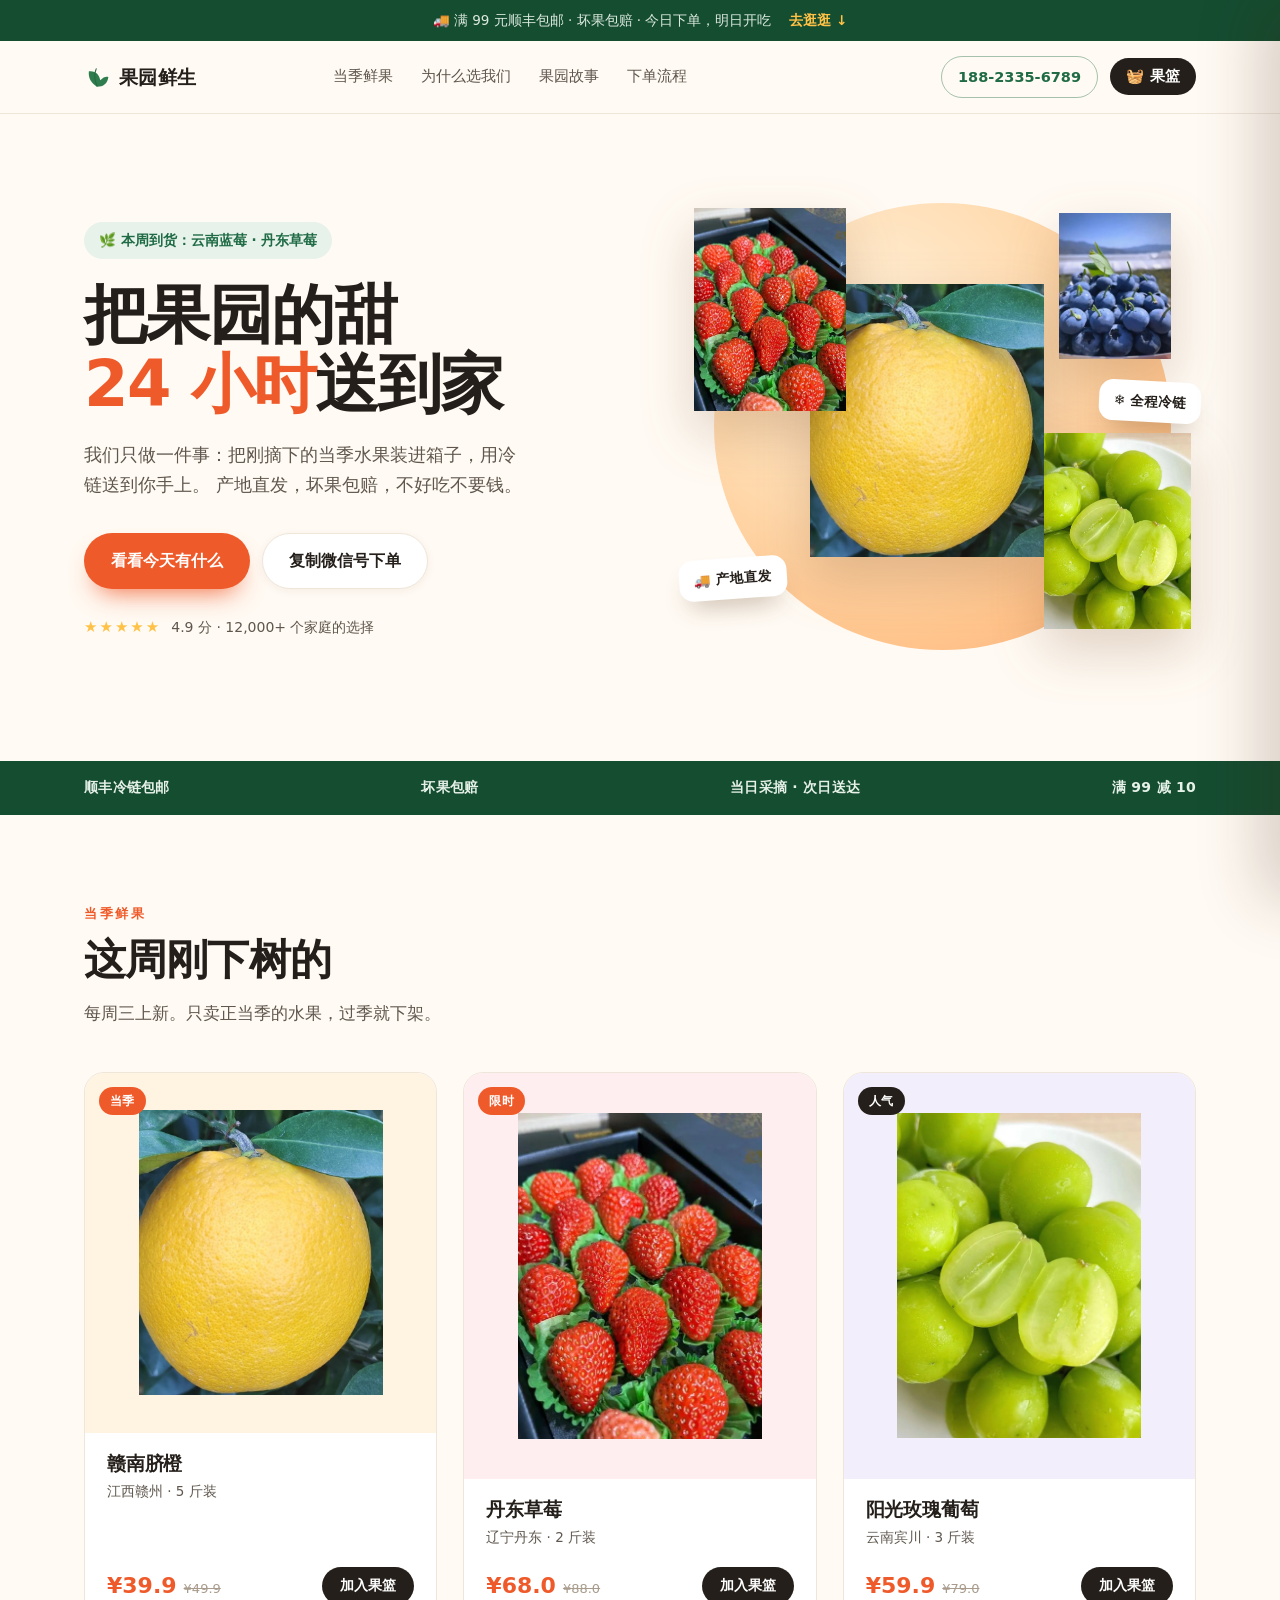
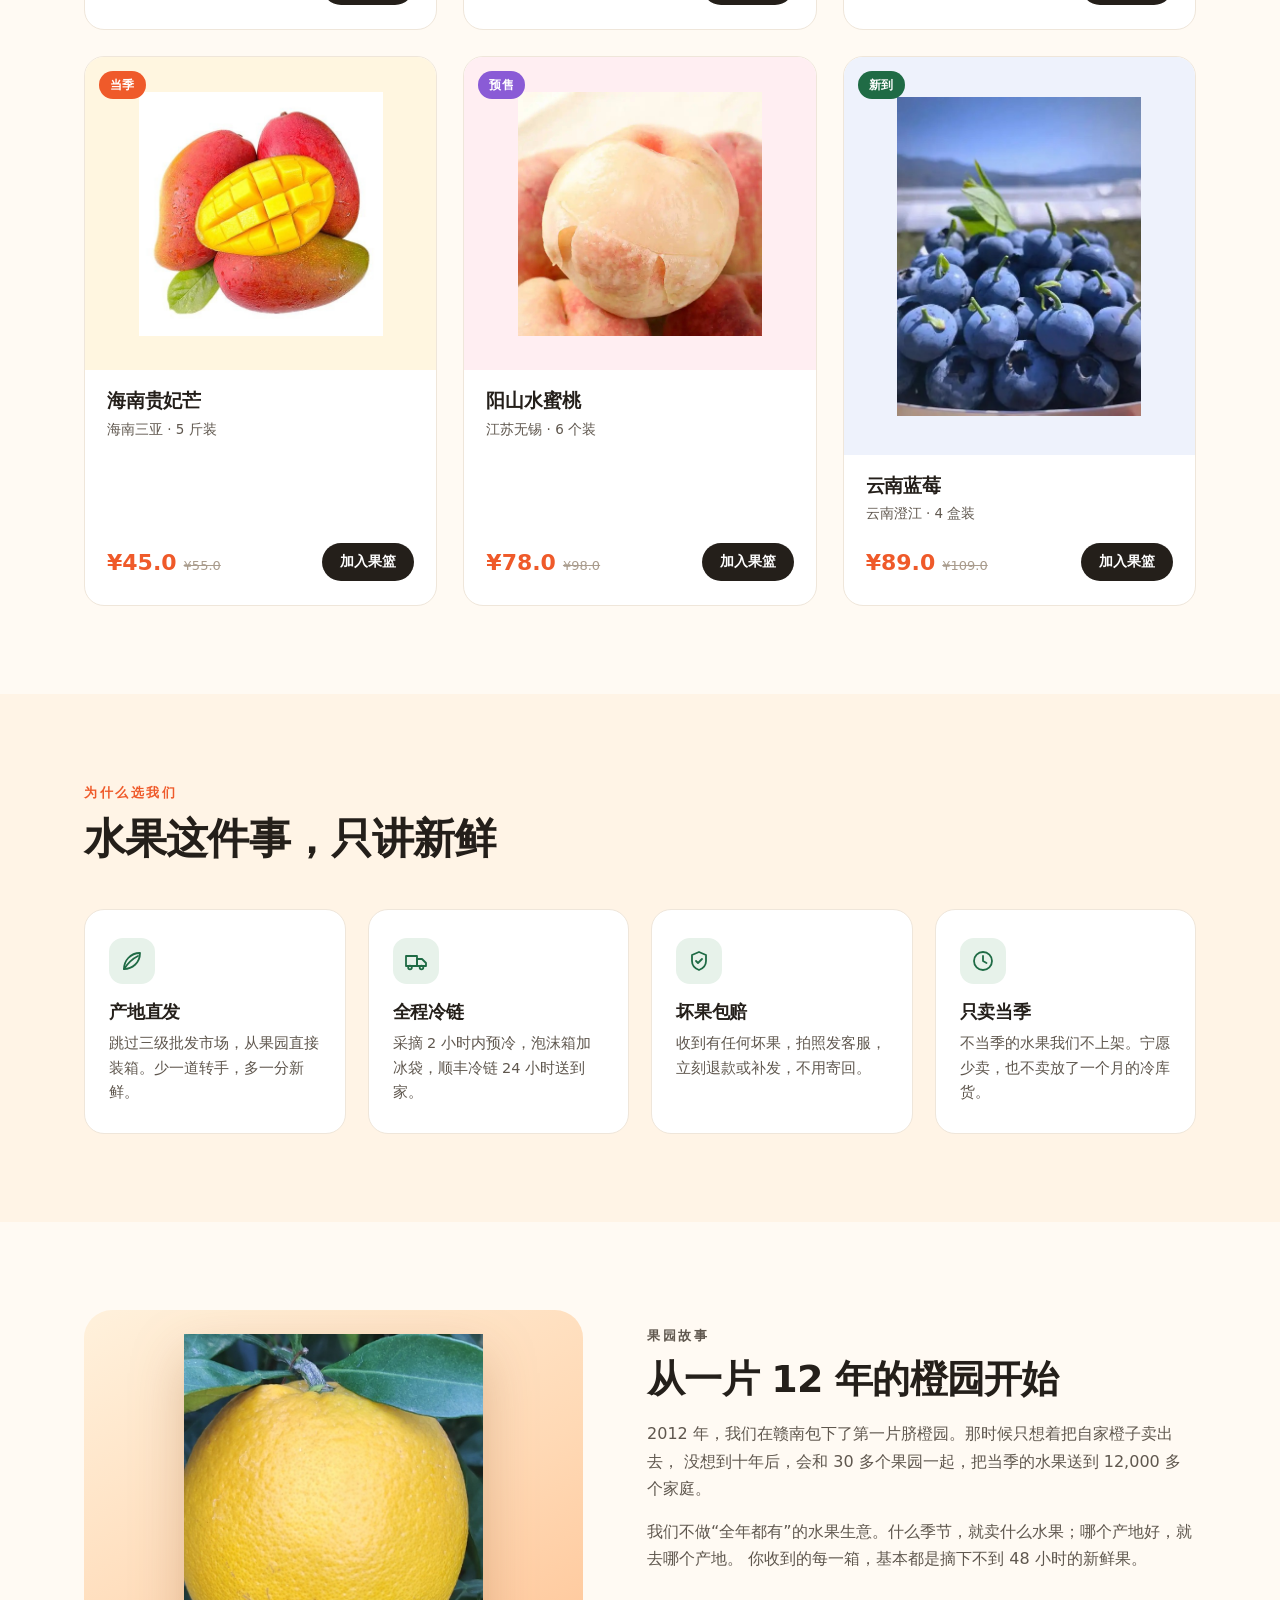
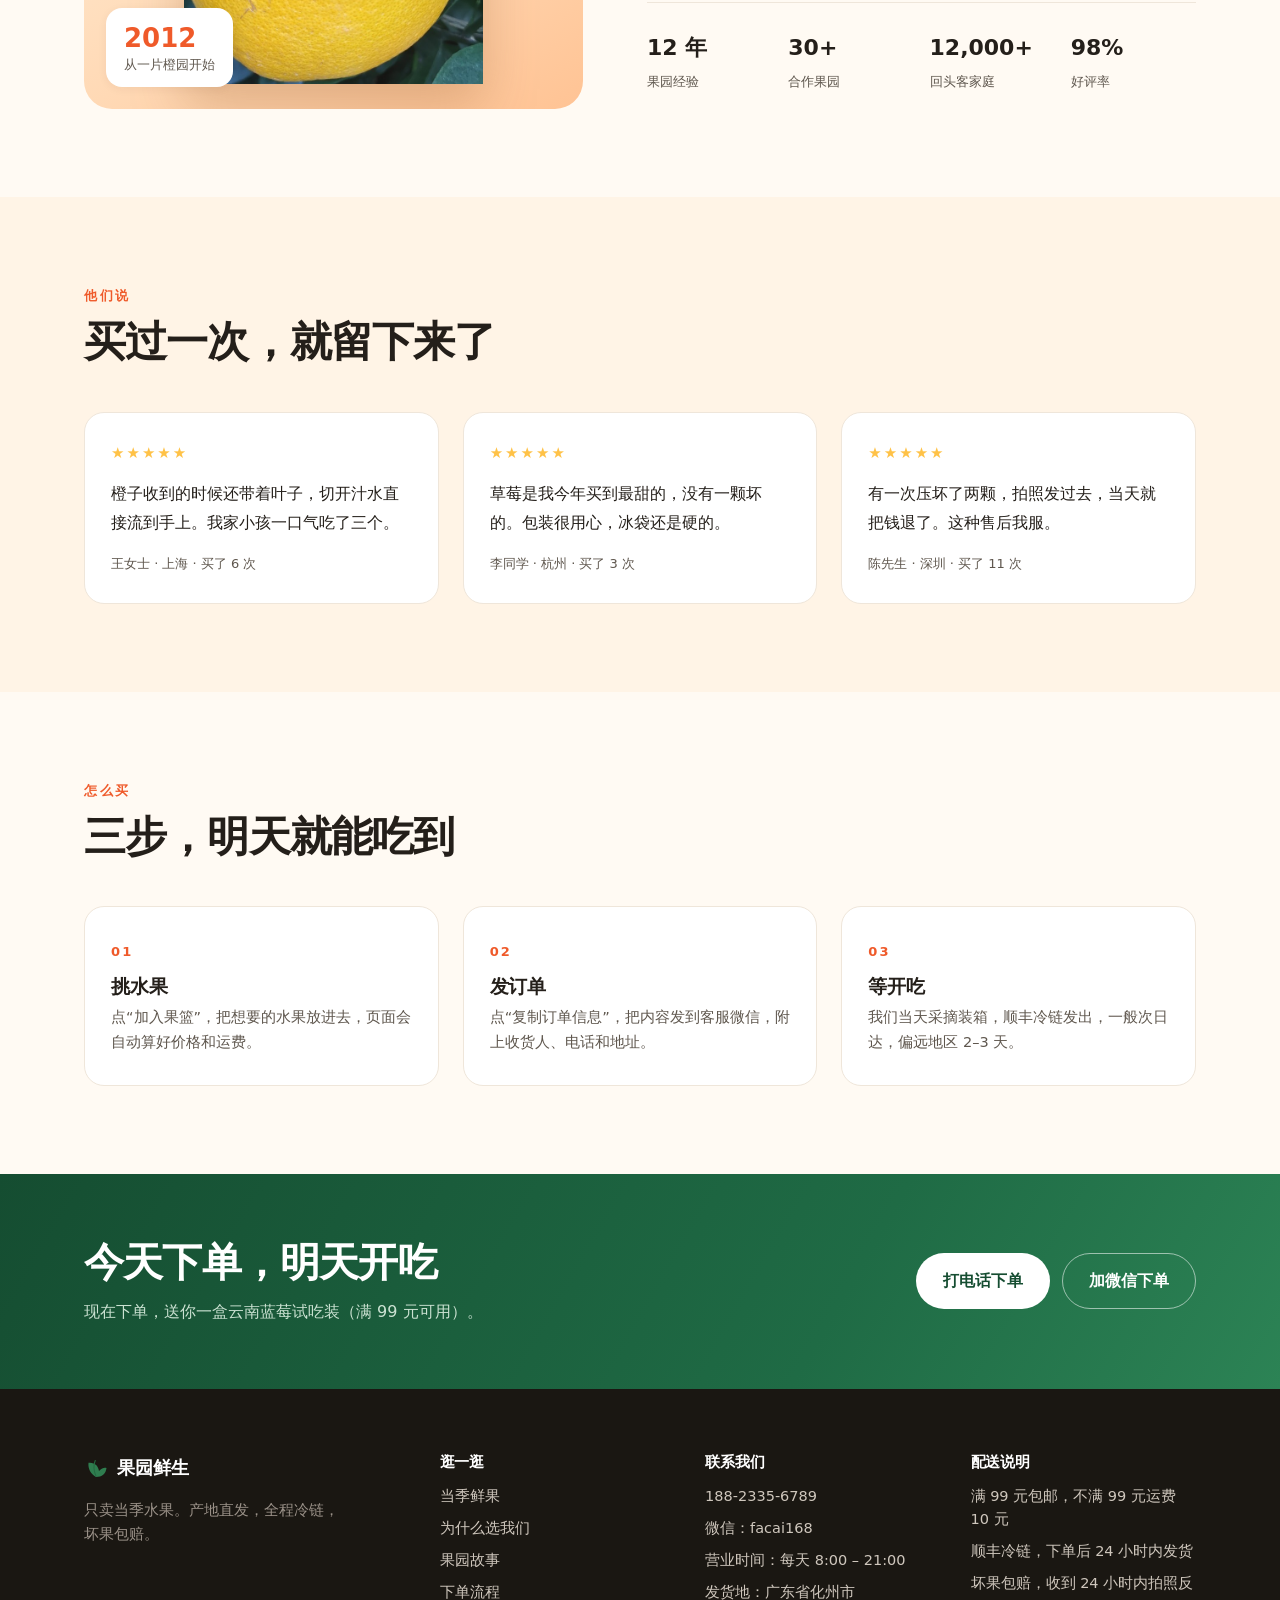
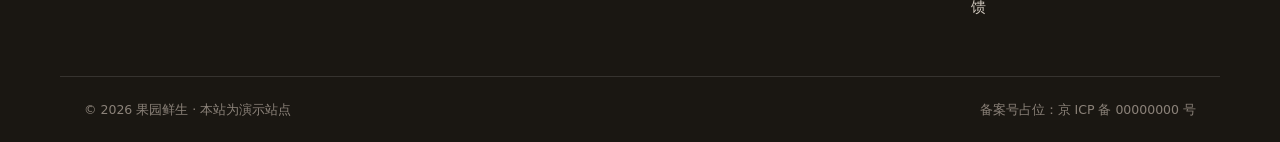
==== commit 77a54574: "Add files via upload" ====
--- a/index.html
+++ b/index.html
@@ -82,10 +82,10 @@
 
         <div class="hero-art" aria-hidden="true">
           <div class="blob"></div>
-          <img class="fl f1" src="assets/orange.svg" alt="" />
-          <img class="fl f2" src="assets/strawberry.svg" alt="" />
-          <img class="fl f3" src="assets/grape.svg" alt="" />
-          <img class="fl f4" src="assets/blueberry.svg" alt="" />
+          <img class="fl f1" src="assets/orange.jpg" alt="" />
+          <img class="fl f2" src="assets/strawberry.jpg" alt="" />
+          <img class="fl f3" src="assets/grape.jpg" alt="" />
+          <img class="fl f4" src="assets/blueberry.jpg" alt="" />
           <span class="chip chip-a">🚚 产地直发</span>
           <span class="chip chip-b">❄️ 全程冷链</span>
         </div>
@@ -116,7 +116,7 @@
           <article class="product reveal">
             <div class="product-media">
               <span class="tag tag-hot">当季</span>
-              <img src="assets/orange.svg" alt="赣南脐橙" />
+              <img src="assets/orange.jpg" alt="赣南脐橙" />
             </div>
             <div class="product-body">
               <h3>赣南脐橙</h3>
@@ -134,7 +134,7 @@
           <article class="product reveal">
             <div class="product-media">
               <span class="tag tag-hot">限时</span>
-              <img src="assets/strawberry.svg" alt="丹东草莓" />
+              <img src="assets/strawberry.jpg" alt="丹东草莓" />
             </div>
             <div class="product-body">
               <h3>丹东草莓</h3>
@@ -152,7 +152,7 @@
           <article class="product reveal">
             <div class="product-media">
               <span class="tag">人气</span>
-              <img src="assets/grape.svg" alt="阳光玫瑰葡萄" />
+              <img src="assets/grape.jpg" alt="阳光玫瑰葡萄" />
             </div>
             <div class="product-body">
               <h3>阳光玫瑰葡萄</h3>
@@ -170,7 +170,7 @@
           <article class="product reveal">
             <div class="product-media">
               <span class="tag tag-hot">当季</span>
-              <img src="assets/mango.svg" alt="海南贵妃芒" />
+              <img src="assets/mango.jpg" alt="海南贵妃芒" />
             </div>
             <div class="product-body">
               <h3>海南贵妃芒</h3>
@@ -188,7 +188,7 @@
           <article class="product reveal">
             <div class="product-media">
               <span class="tag tag-pre">预售</span>
-              <img src="assets/peach.svg" alt="阳山水蜜桃" />
+              <img src="assets/peach.jpg" alt="阳山水蜜桃" />
             </div>
             <div class="product-body">
               <h3>阳山水蜜桃</h3>
@@ -206,7 +206,7 @@
           <article class="product reveal">
             <div class="product-media">
               <span class="tag tag-new">新到</span>
-              <img src="assets/blueberry.svg" alt="云南蓝莓" />
+              <img src="assets/blueberry.jpg" alt="云南蓝莓" />
             </div>
             <div class="product-body">
               <h3>云南蓝莓</h3>
@@ -287,7 +287,7 @@
     <section class="section story" id="story">
       <div class="container story-inner">
         <div class="story-visual reveal">
-          <img src="assets/orange.svg" alt="脐橙" />
+          <img src="assets/orange.jpg" alt="脐橙" />
           <div class="story-badge">
             <strong>2012</strong>
             <span>从一片橙园开始</span>
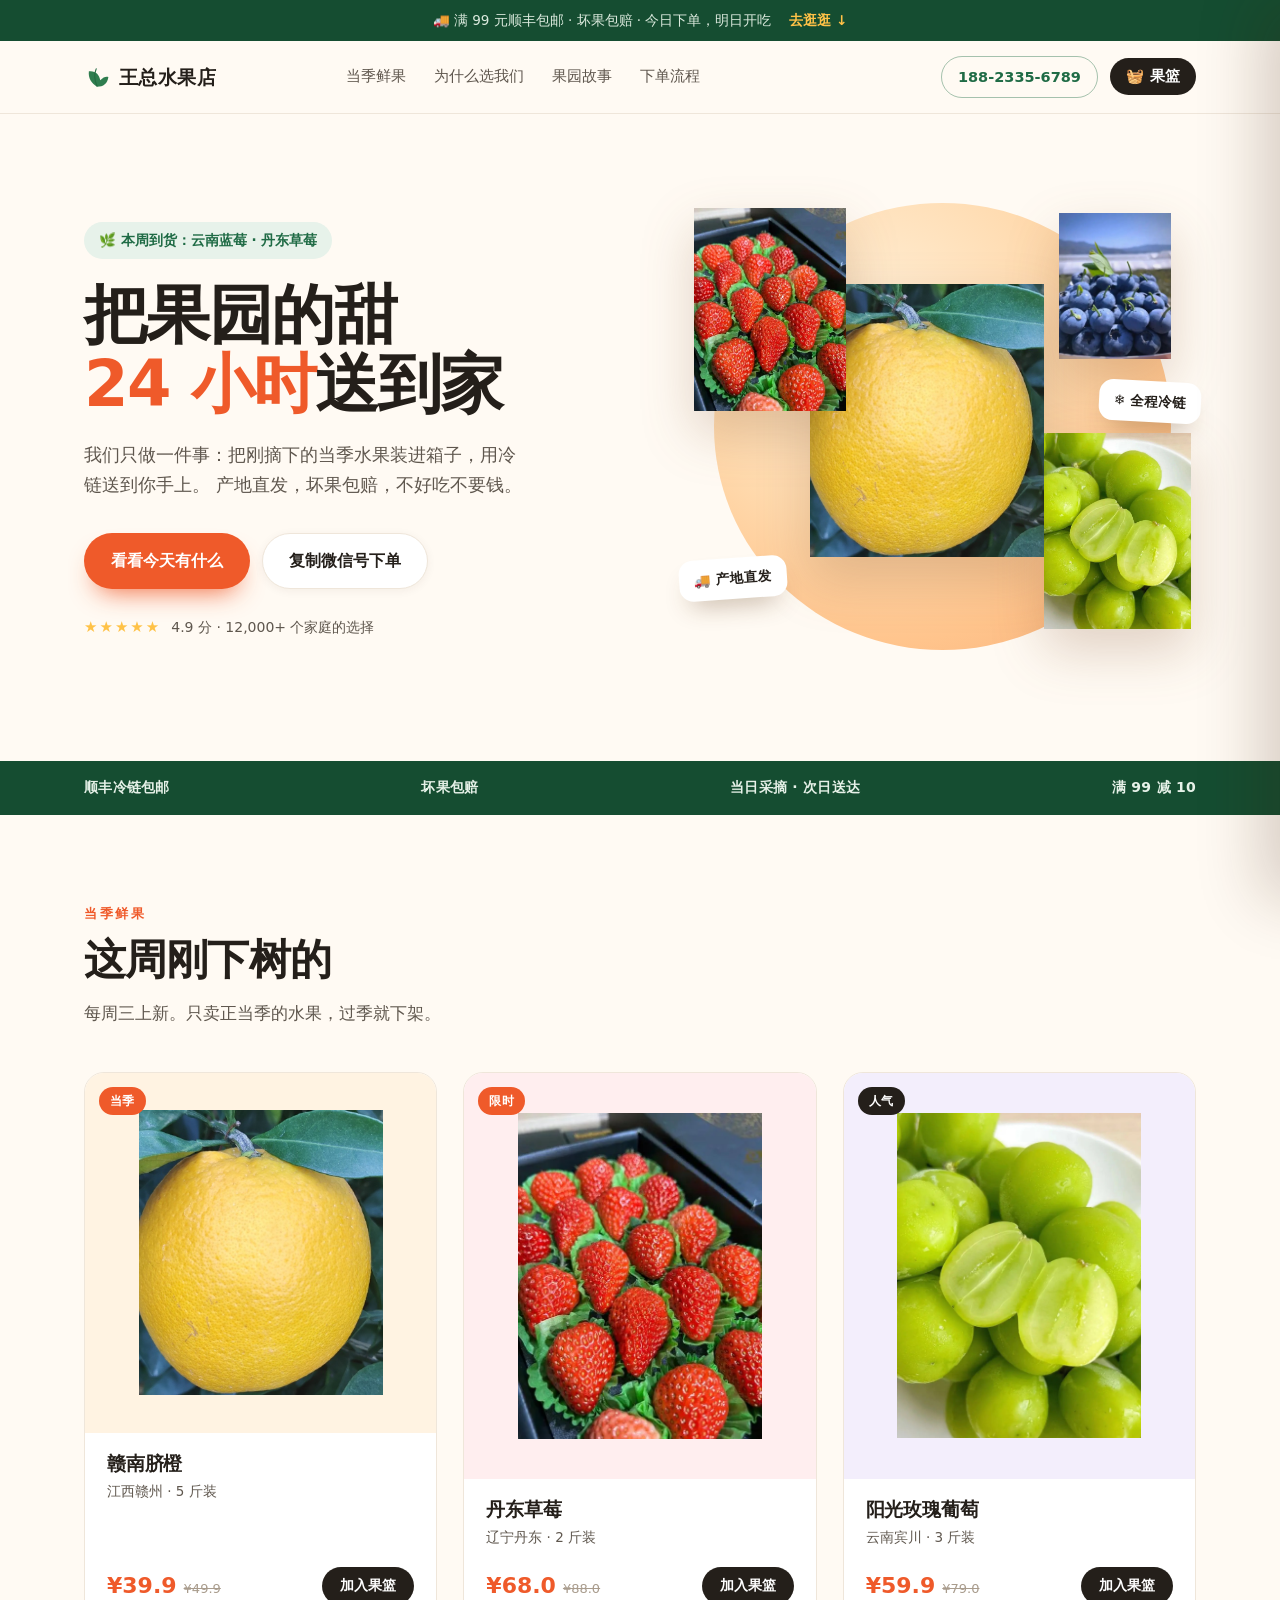
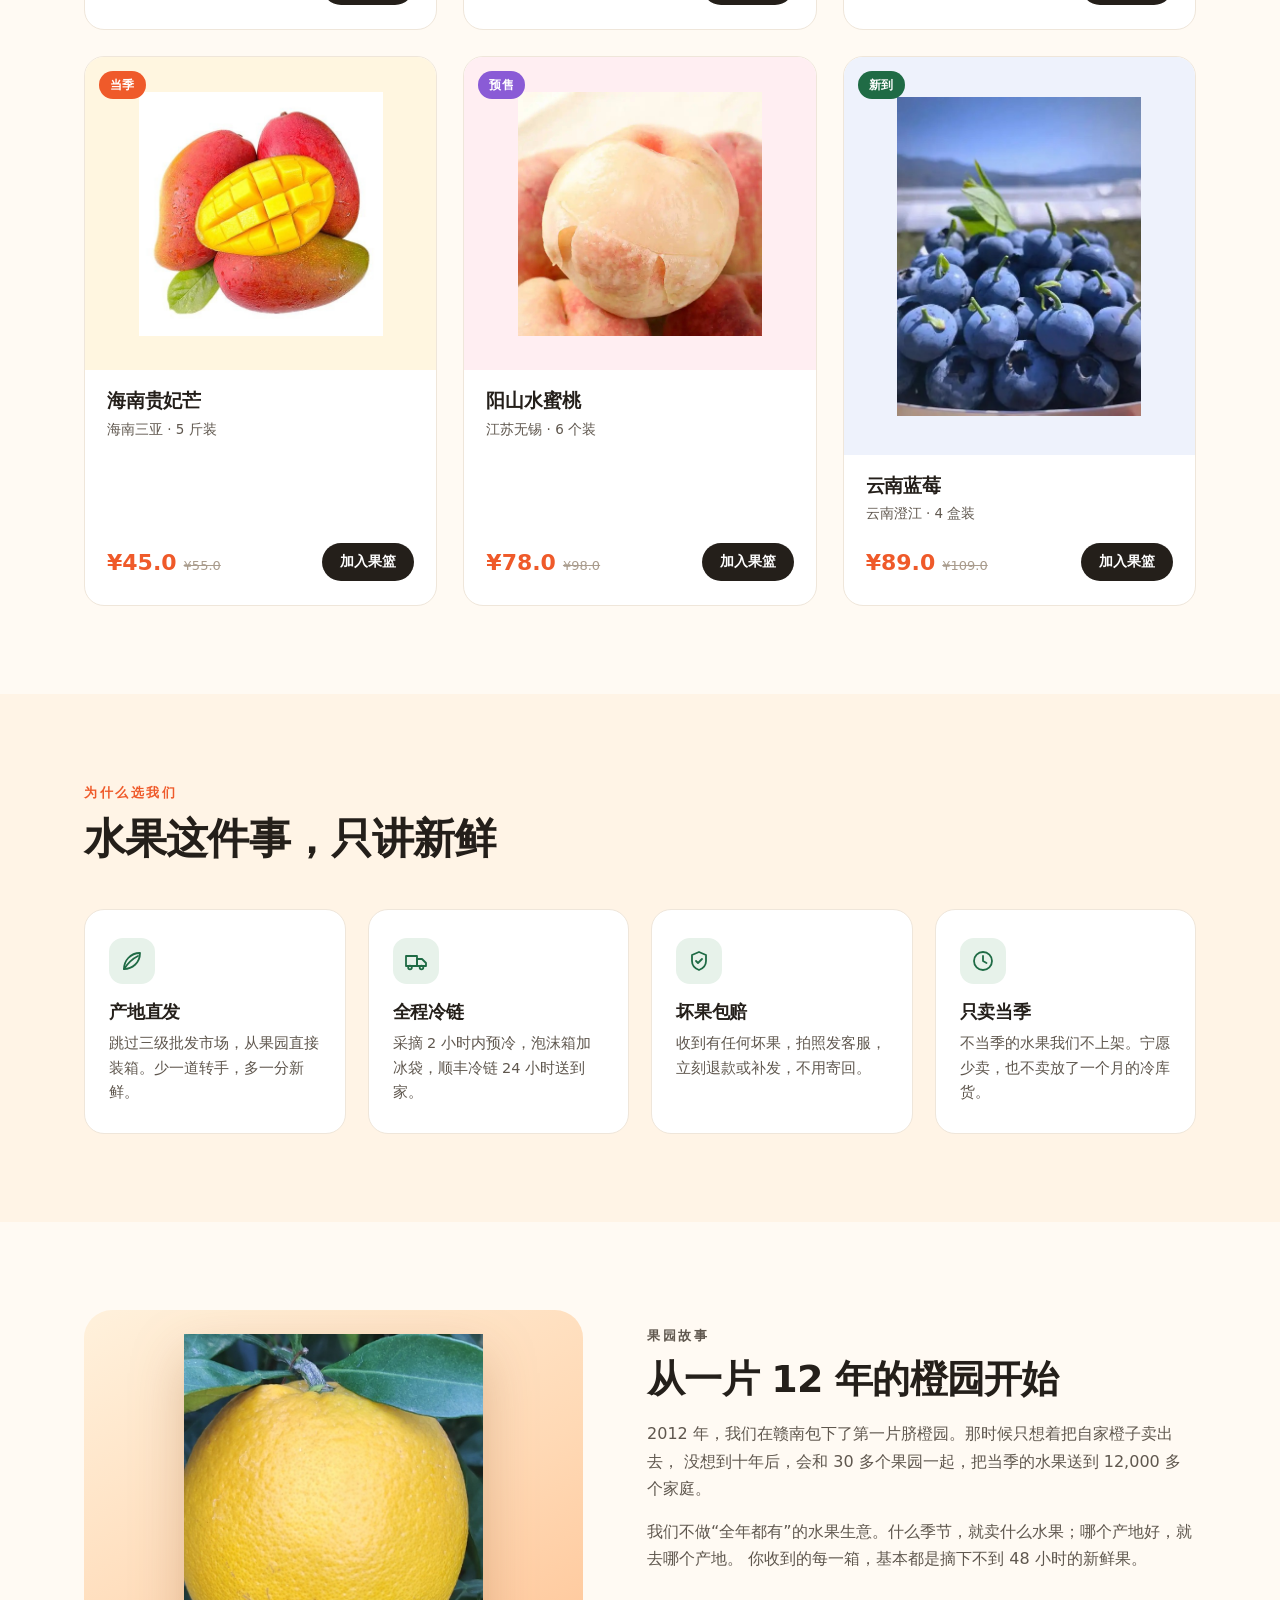
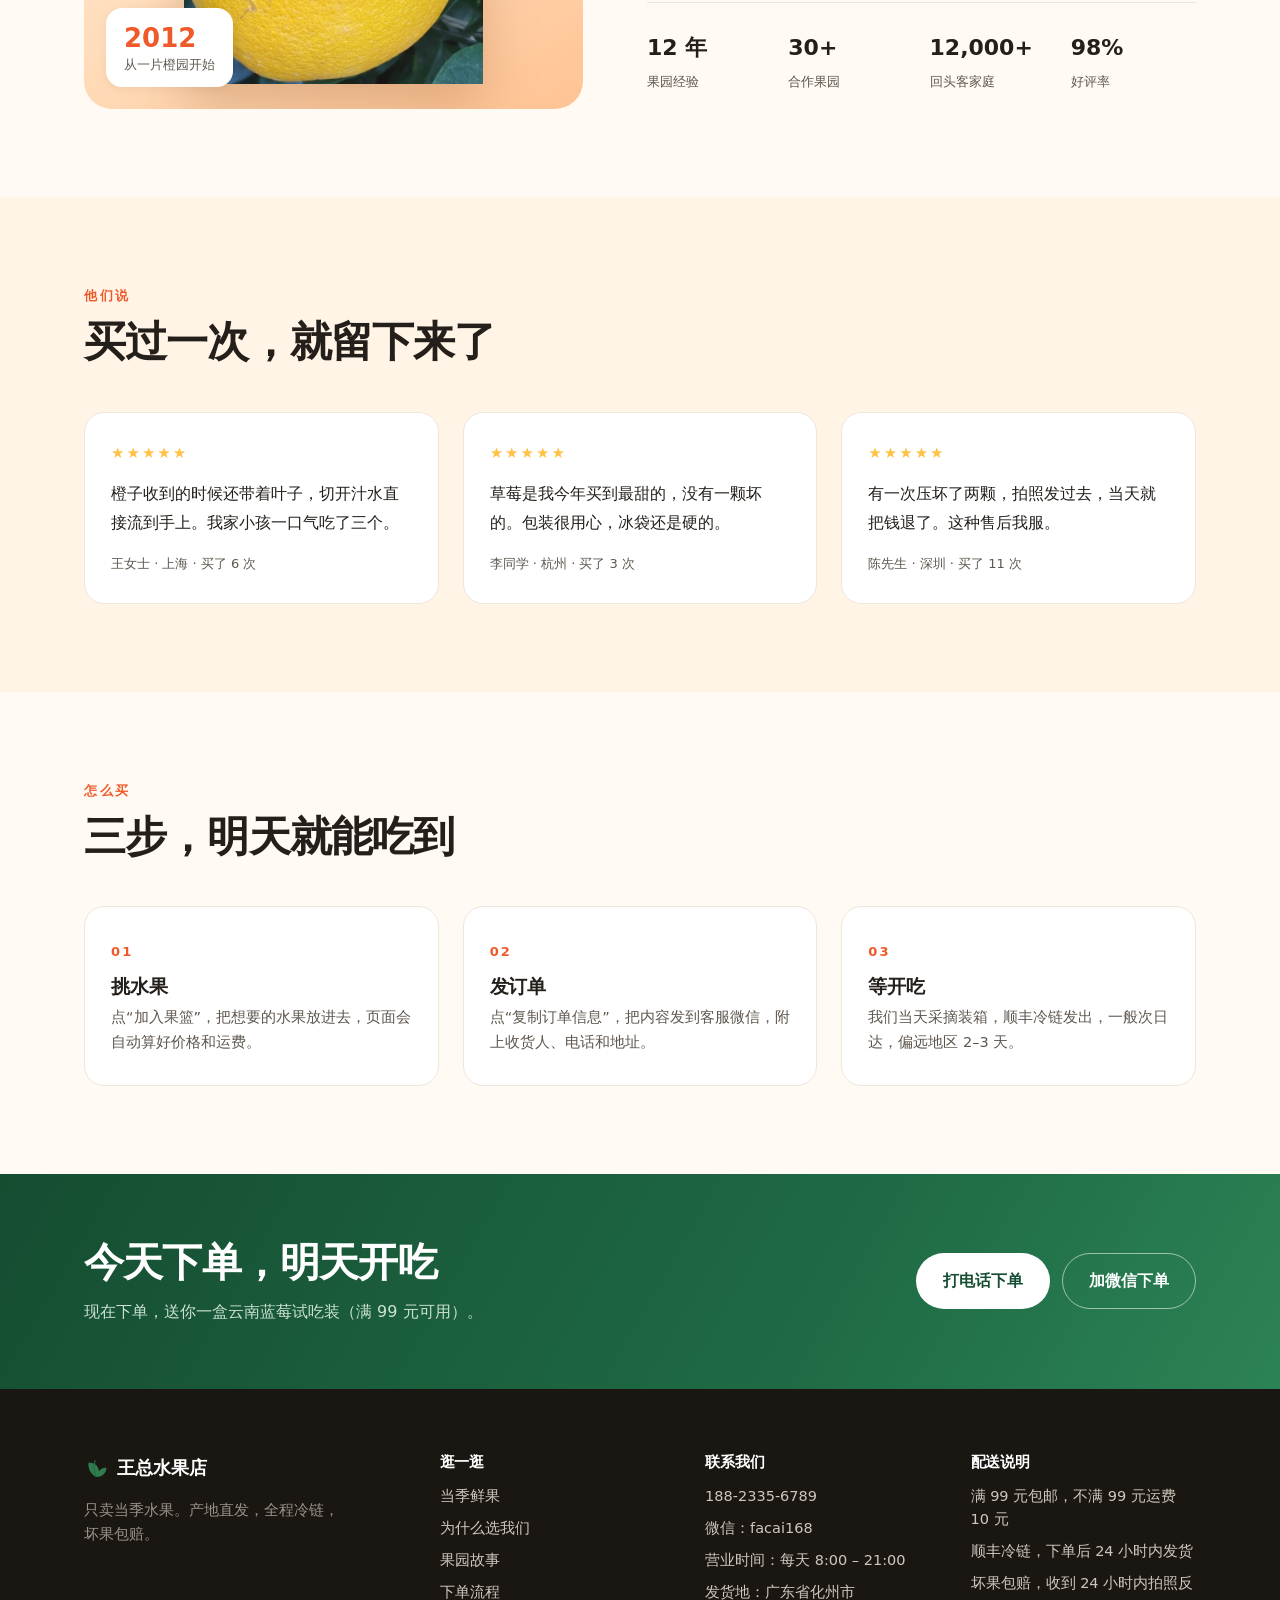
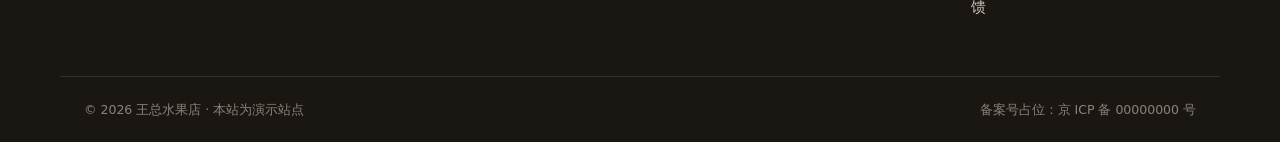
==== commit f61c1149: "Add files via upload" ====
--- a/index.html
+++ b/index.html
@@ -4,8 +4,8 @@
   <meta charset="UTF-8" />
   <meta name="viewport" content="width=device-width, initial-scale=1.0" />
 
-  <title>果园鲜生 · 当季水果产地直发，24 小时冷链到家</title>
-  <meta name="description" content="果园鲜生只卖当季水果：赣南脐橙、丹东草莓、阳光玫瑰、海南贵妃芒。产地直发，全程冷链，坏果包赔，满 99 元顺丰包邮。" />
+  <title>王总水果店 · 当季水果产地直发，24 小时冷链到家</title>
+  <meta name="description" content="王总水果店只卖当季水果：赣南脐橙、丹东草莓、阳光玫瑰、海南贵妃芒。产地直发，全程冷链，坏果包赔，满 99 元顺丰包邮。" />
 
   <link rel="icon" href="assets/leaf.svg" />
   <link rel="stylesheet" href="style.css" />
@@ -26,7 +26,7 @@
     <div class="container nav-inner">
       <a class="logo" href="#top">
         <img src="assets/leaf.svg" alt="" width="26" height="26" />
-        <span>果园鲜生</span>
+        <span>王总水果店</span>
       </a>
 
       <nav class="nav-links" id="nav-links">
@@ -396,7 +396,7 @@
       <div>
         <div class="footer-logo">
           <img src="assets/leaf.svg" alt="" width="24" height="24" />
-          <span>果园鲜生</span>
+          <span>王总水果店</span>
         </div>
         <p class="footer-desc">只卖当季水果。产地直发，全程冷链，坏果包赔。</p>
       </div>
@@ -432,7 +432,7 @@
     </div>
 
     <div class="container footer-bottom">
-      <span>© <span id="year">2026</span> 果园鲜生 · 本站为演示站点</span>
+      <span>© <span id="year">2026</span> 王总水果店 · 本站为演示站点</span>
       <span>备案号占位：京 ICP 备 00000000 号</span>
     </div>
   </footer>
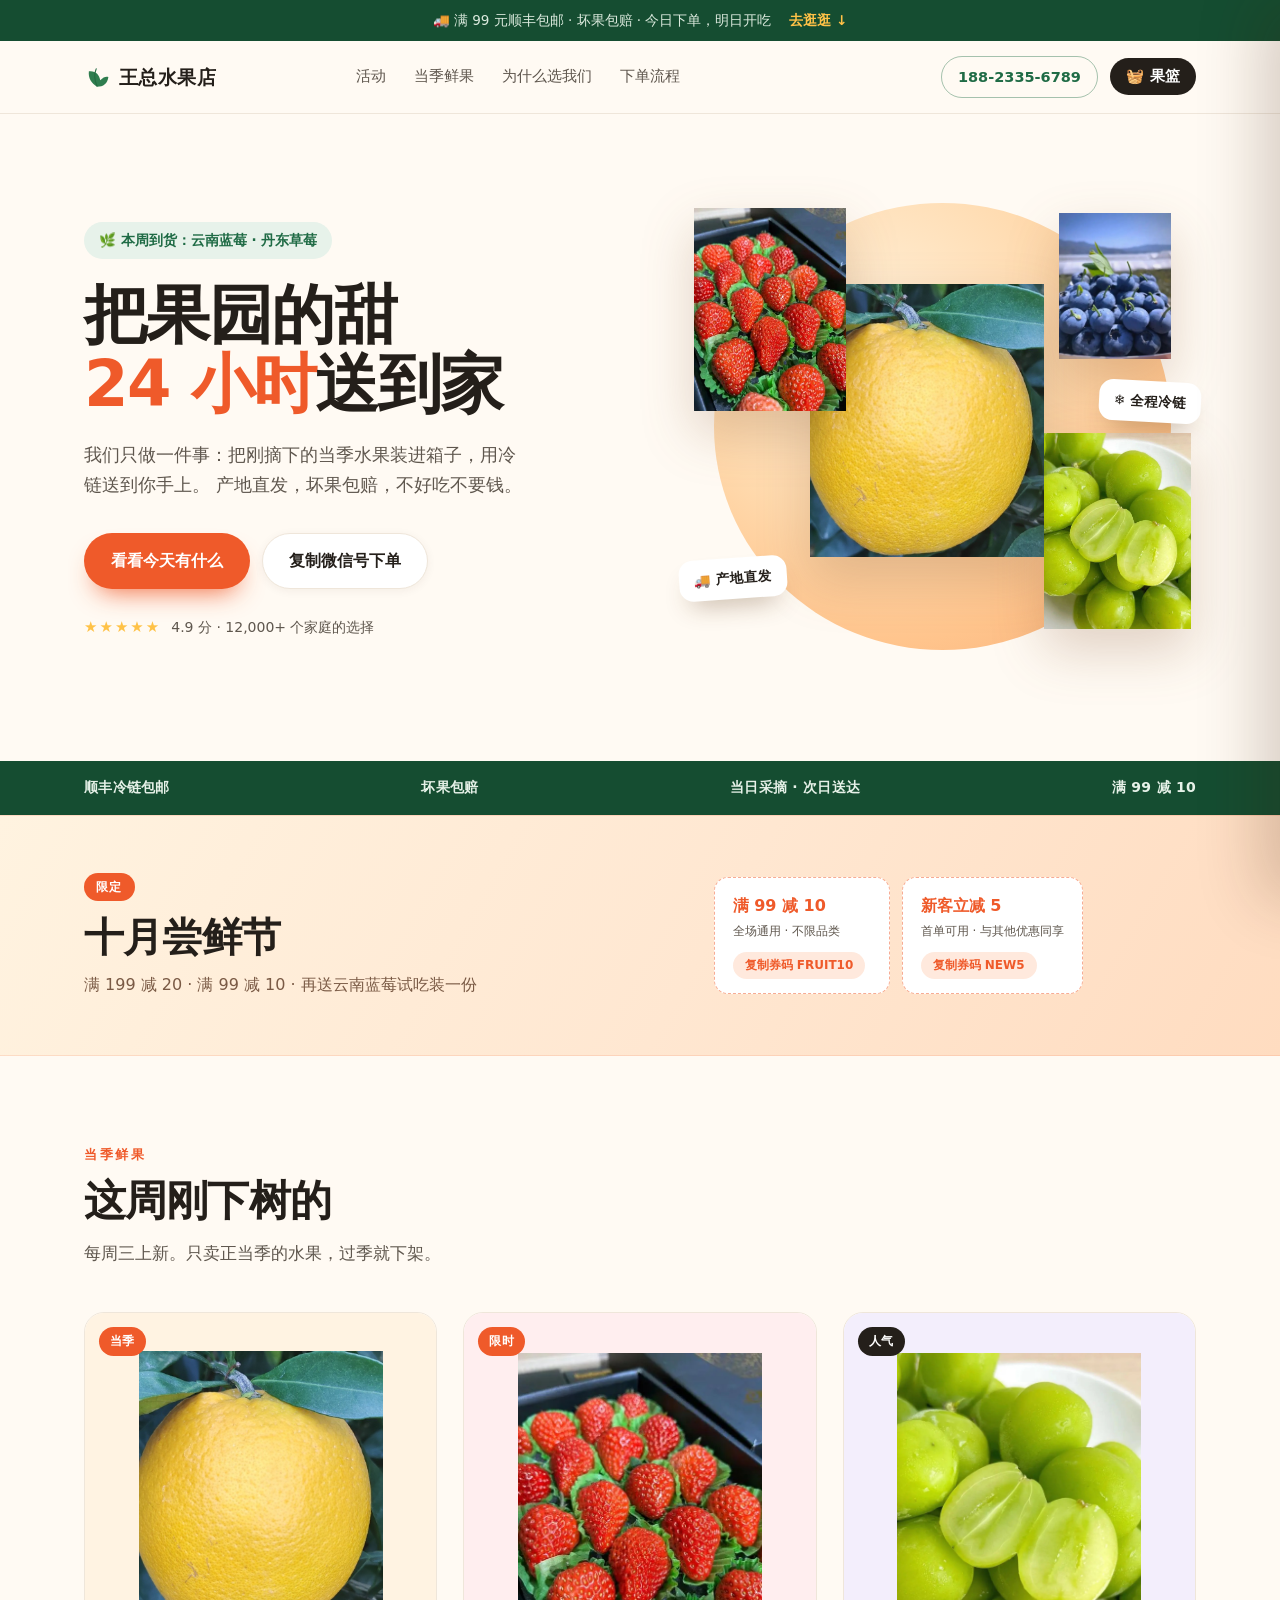
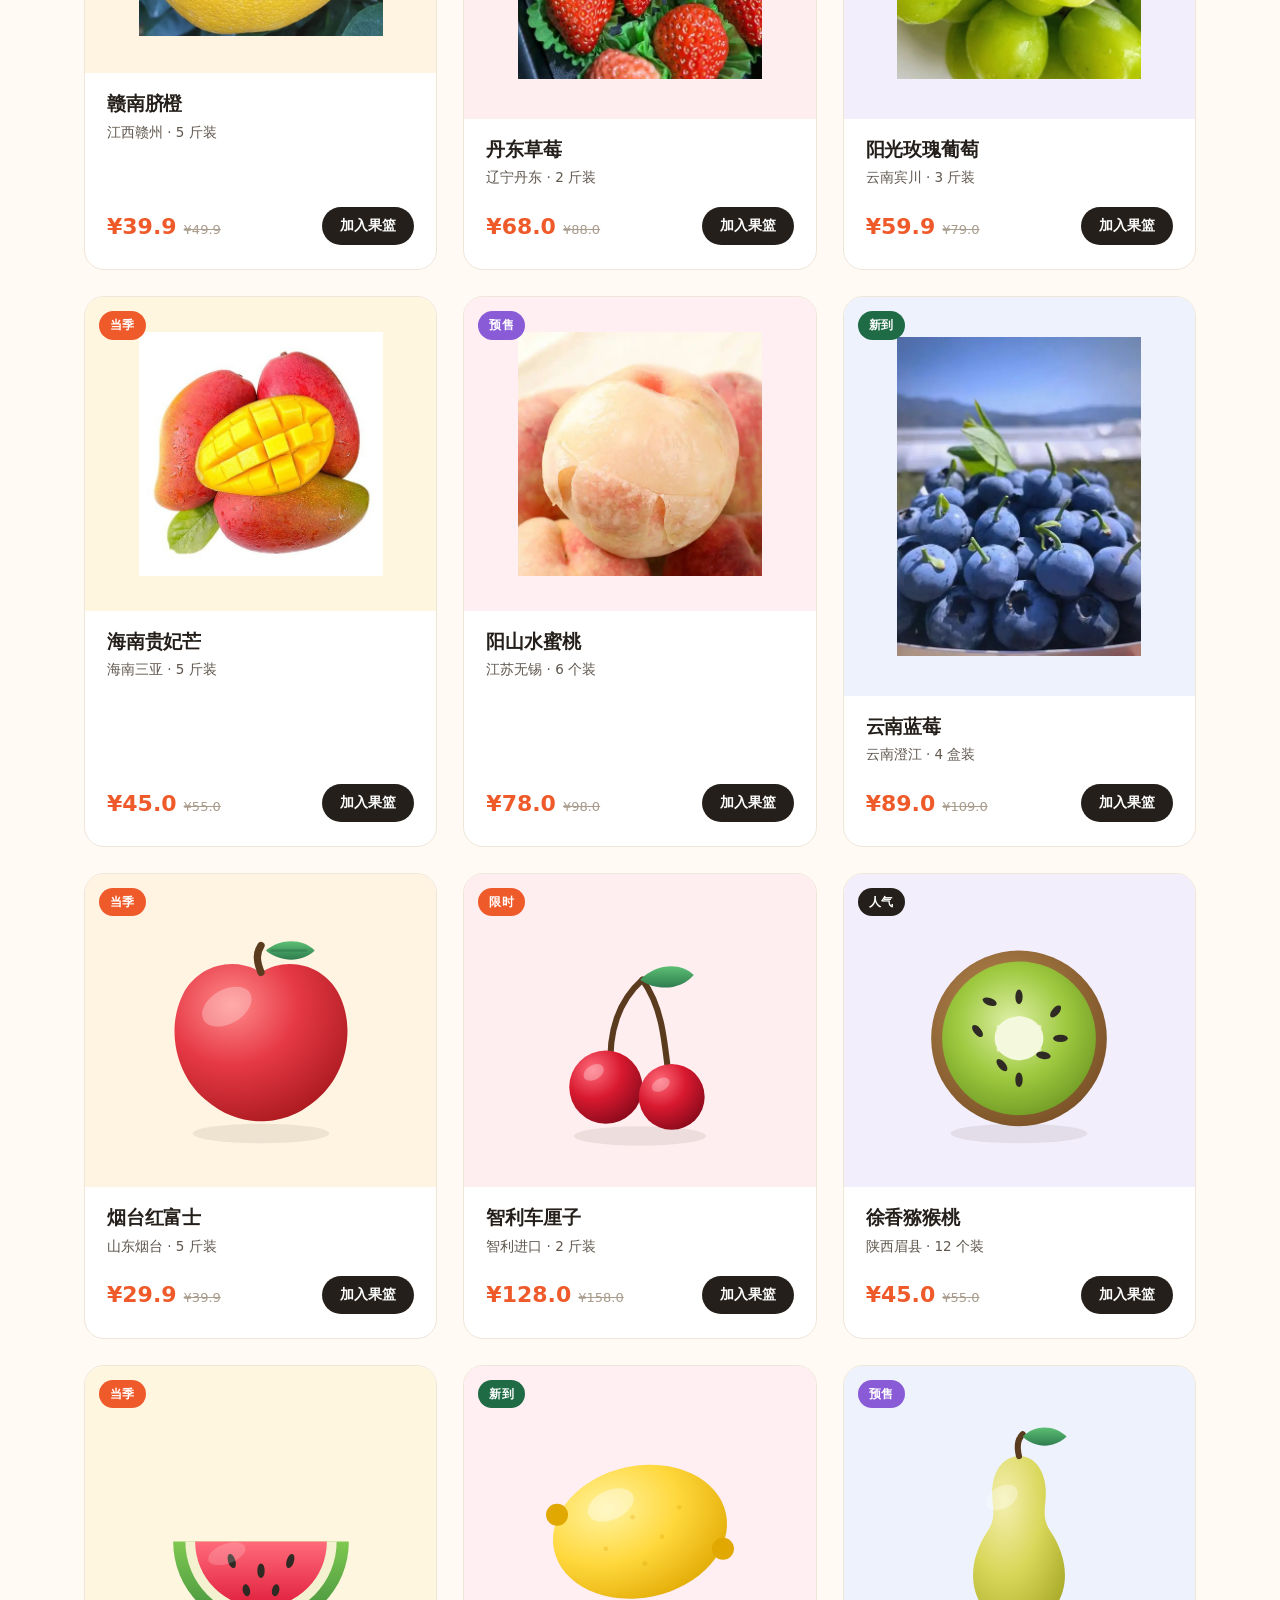
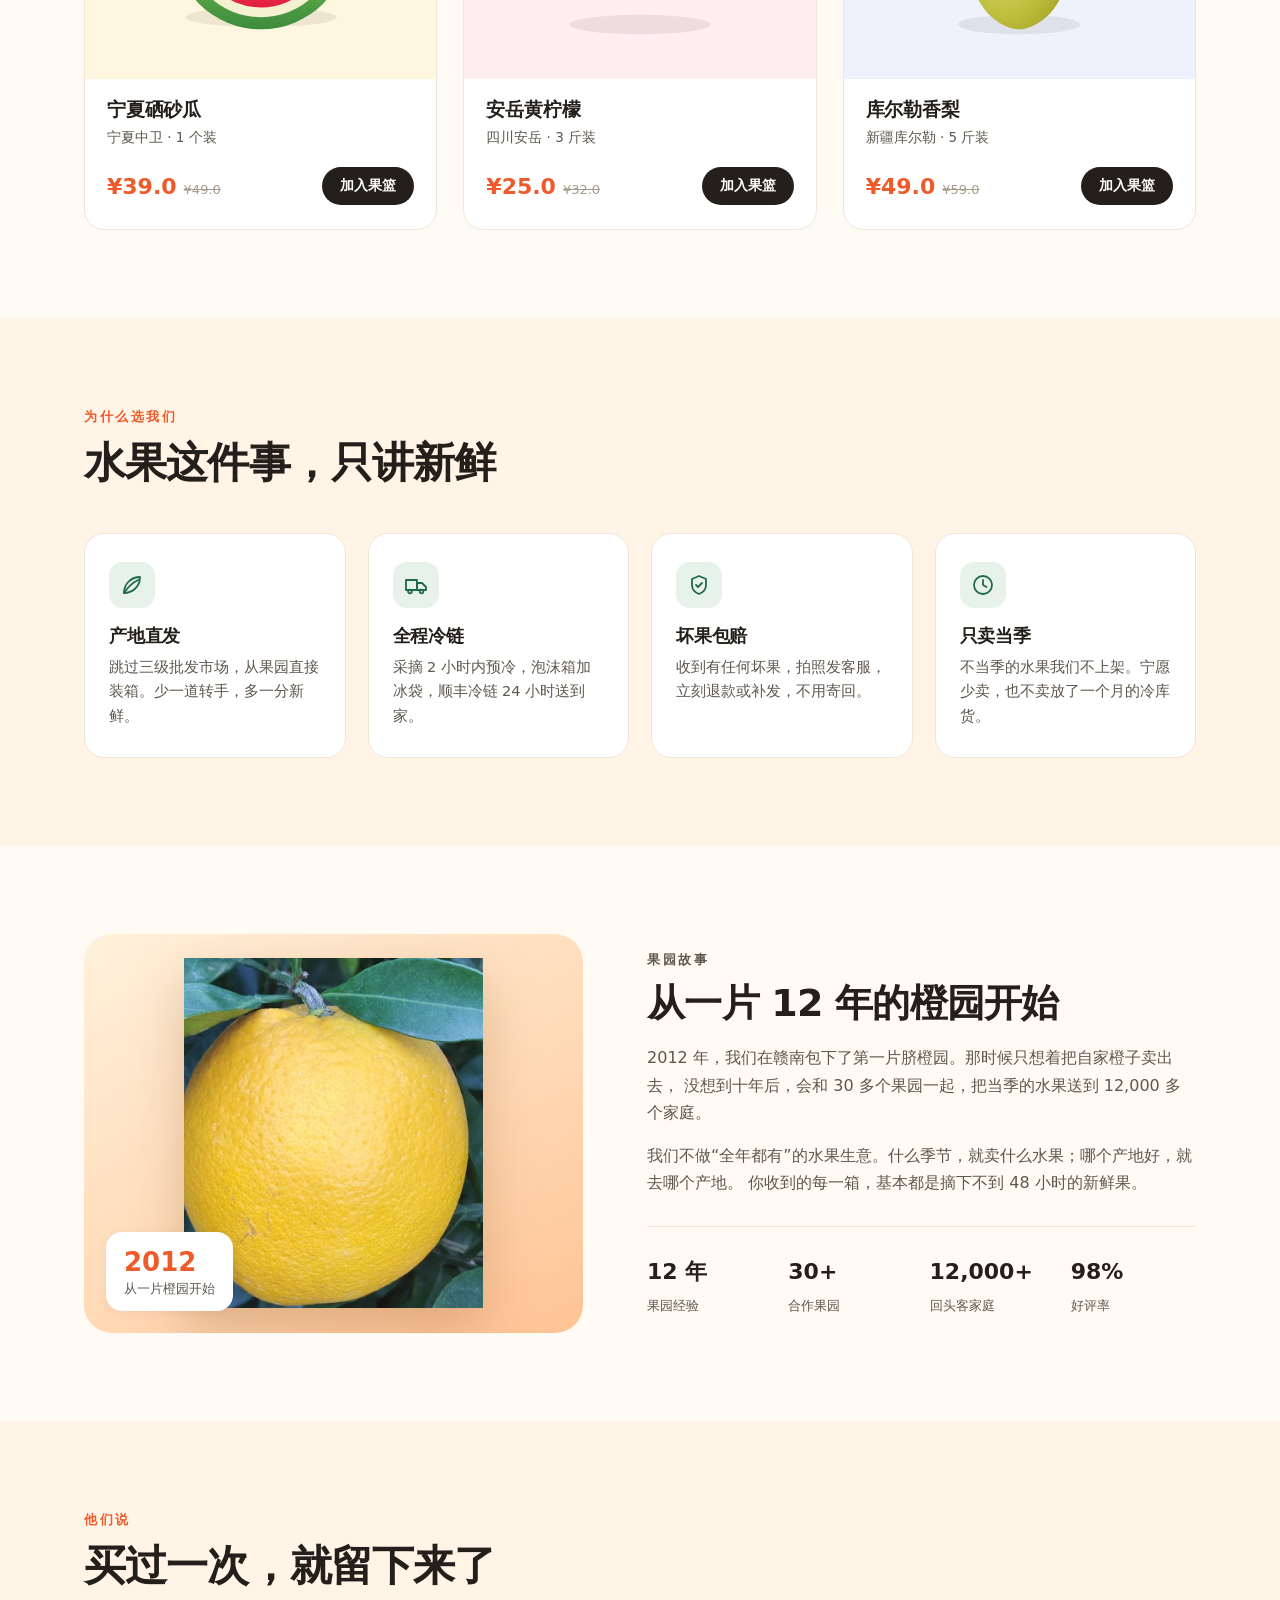
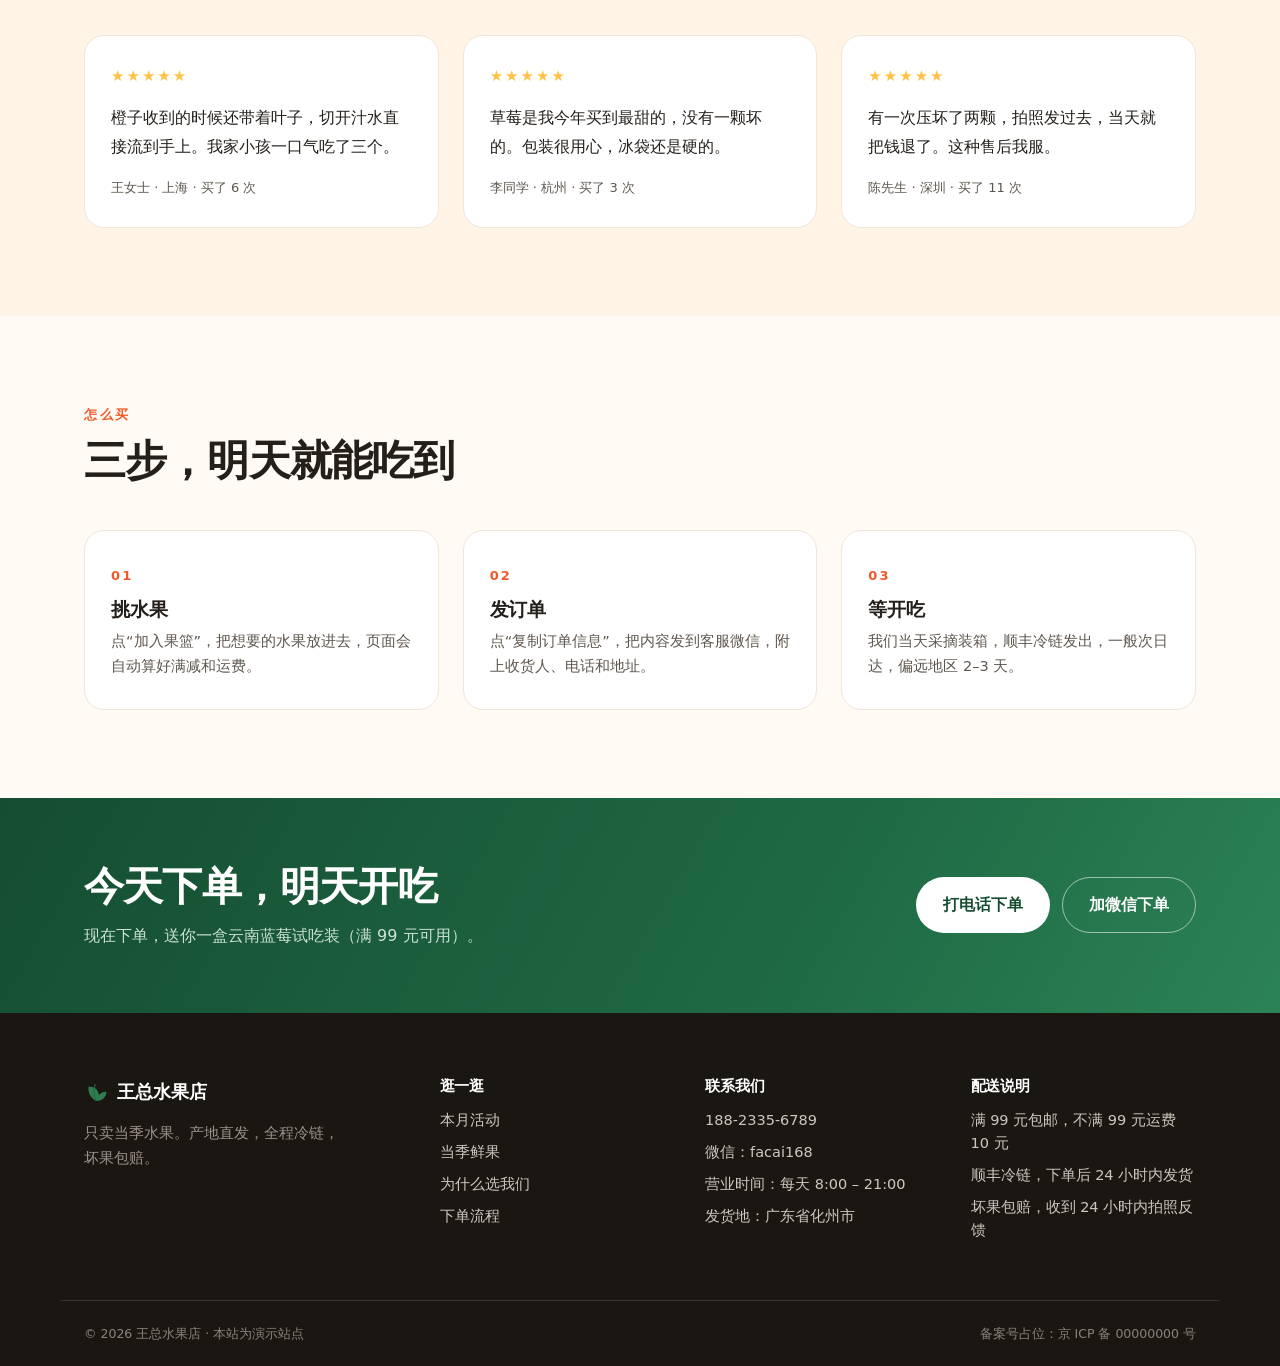
==== commit 214b2ef1: "Add files via upload" ====
--- a/index.html
+++ b/index.html
@@ -16,7 +16,7 @@
   <!-- ============ 顶部公告条 ============ -->
   <div class="topbar">
     <div class="container topbar-inner">
-      <span>🚚 满 99 元顺丰包邮 · 坏果包赔 · 今日下单，明日开吃</span>
+      <span data-text="banner">🚚 满 99 元顺丰包邮 · 坏果包赔 · 今日下单，明日开吃</span>
       <a href="#products">去逛逛 ↓</a>
     </div>
   </div>
@@ -26,19 +26,19 @@
     <div class="container nav-inner">
       <a class="logo" href="#top">
         <img src="assets/leaf.svg" alt="" width="26" height="26" />
-        <span>王总水果店</span>
+        <span data-text="shopName">王总水果店</span>
       </a>
 
       <nav class="nav-links" id="nav-links">
+        <a href="#campaign">活动</a>
         <a href="#products">当季鲜果</a>
         <a href="#why">为什么选我们</a>
-        <a href="#story">果园故事</a>
         <a href="#order">下单流程</a>
       </nav>
 
       <div class="nav-actions">
-        <a class="nav-phone" href="tel:13800000000" data-shop-tel>
-          <span data-shop="phone">138-0000-0000</span>
+        <a class="nav-phone" href="tel:18823356789" data-shop-tel>
+          <span data-shop="phone">188-2335-6789</span>
         </a>
 
         <button class="cart-btn" id="cart-open" type="button" aria-label="打开果篮">
@@ -60,7 +60,7 @@
     <section class="hero">
       <div class="container hero-inner">
         <div class="hero-copy">
-          <span class="pill">🌿 本周到货：云南蓝莓 · 丹东草莓</span>
+          <span class="pill" data-text="notice">🌿 本周到货：云南蓝莓 · 丹东草莓</span>
 
           <h1>把果园的甜<br /><span class="hl">24 小时</span>送到家</h1>
 
@@ -102,6 +102,29 @@
       </div>
     </div>
 
+    <!-- ============ 活动 ============ -->
+    <section class="campaign" id="campaign">
+      <div class="container campaign-inner">
+        <div class="campaign-copy">
+          <span class="campaign-tag" data-text="campaignTag">限定</span>
+          <h2 data-text="campaignTitle">十月尝鲜节</h2>
+          <p data-text="campaignDesc">满 199 减 20 · 满 99 减 10 · 再送云南蓝莓试吃装一份</p>
+        </div>
+
+        <div class="campaign-side">
+          <div class="countdown" id="countdown" hidden>
+            <span class="cd-label">距结束</span>
+            <span class="cd-num" id="cd-d">00</span><i>天</i>
+            <span class="cd-num" id="cd-h">00</span><i>时</i>
+            <span class="cd-num" id="cd-m">00</span><i>分</i>
+            <span class="cd-num" id="cd-s">00</span><i>秒</i>
+          </div>
+
+          <div class="coupons" id="coupons"></div>
+        </div>
+      </div>
+    </section>
+
     <!-- ============ 当季鲜果 ============ -->
     <section class="section" id="products">
       <div class="container">
@@ -111,116 +134,8 @@
           <p class="section-sub">每周三上新。只卖正当季的水果，过季就下架。</p>
         </div>
 
-        <div class="grid-products">
-
-          <article class="product reveal">
-            <div class="product-media">
-              <span class="tag tag-hot">当季</span>
-              <img src="assets/orange.jpg" alt="赣南脐橙" />
-            </div>
-            <div class="product-body">
-              <h3>赣南脐橙</h3>
-              <p class="origin">江西赣州 · 5 斤装</p>
-              <div class="product-foot">
-                <div class="price"><strong>¥39.9</strong><del>¥49.9</del></div>
-                <button class="add-btn" type="button"
-                  data-add data-id="orange" data-name="赣南脐橙" data-spec="5 斤装" data-price="39.9">
-                  加入果篮
-                </button>
-              </div>
-            </div>
-          </article>
-
-          <article class="product reveal">
-            <div class="product-media">
-              <span class="tag tag-hot">限时</span>
-              <img src="assets/strawberry.jpg" alt="丹东草莓" />
-            </div>
-            <div class="product-body">
-              <h3>丹东草莓</h3>
-              <p class="origin">辽宁丹东 · 2 斤装</p>
-              <div class="product-foot">
-                <div class="price"><strong>¥68.0</strong><del>¥88.0</del></div>
-                <button class="add-btn" type="button"
-                  data-add data-id="strawberry" data-name="丹东草莓" data-spec="2 斤装" data-price="68">
-                  加入果篮
-                </button>
-              </div>
-            </div>
-          </article>
-
-          <article class="product reveal">
-            <div class="product-media">
-              <span class="tag">人气</span>
-              <img src="assets/grape.jpg" alt="阳光玫瑰葡萄" />
-            </div>
-            <div class="product-body">
-              <h3>阳光玫瑰葡萄</h3>
-              <p class="origin">云南宾川 · 3 斤装</p>
-              <div class="product-foot">
-                <div class="price"><strong>¥59.9</strong><del>¥79.0</del></div>
-                <button class="add-btn" type="button"
-                  data-add data-id="grape" data-name="阳光玫瑰葡萄" data-spec="3 斤装" data-price="59.9">
-                  加入果篮
-                </button>
-              </div>
-            </div>
-          </article>
-
-          <article class="product reveal">
-            <div class="product-media">
-              <span class="tag tag-hot">当季</span>
-              <img src="assets/mango.jpg" alt="海南贵妃芒" />
-            </div>
-            <div class="product-body">
-              <h3>海南贵妃芒</h3>
-              <p class="origin">海南三亚 · 5 斤装</p>
-              <div class="product-foot">
-                <div class="price"><strong>¥45.0</strong><del>¥55.0</del></div>
-                <button class="add-btn" type="button"
-                  data-add data-id="mango" data-name="海南贵妃芒" data-spec="5 斤装" data-price="45">
-                  加入果篮
-                </button>
-              </div>
-            </div>
-          </article>
-
-          <article class="product reveal">
-            <div class="product-media">
-              <span class="tag tag-pre">预售</span>
-              <img src="assets/peach.jpg" alt="阳山水蜜桃" />
-            </div>
-            <div class="product-body">
-              <h3>阳山水蜜桃</h3>
-              <p class="origin">江苏无锡 · 6 个装</p>
-              <div class="product-foot">
-                <div class="price"><strong>¥78.0</strong><del>¥98.0</del></div>
-                <button class="add-btn" type="button"
-                  data-add data-id="peach" data-name="阳山水蜜桃" data-spec="6 个装" data-price="78">
-                  加入果篮
-                </button>
-              </div>
-            </div>
-          </article>
-
-          <article class="product reveal">
-            <div class="product-media">
-              <span class="tag tag-new">新到</span>
-              <img src="assets/blueberry.jpg" alt="云南蓝莓" />
-            </div>
-            <div class="product-body">
-              <h3>云南蓝莓</h3>
-              <p class="origin">云南澄江 · 4 盒装</p>
-              <div class="product-foot">
-                <div class="price"><strong>¥89.0</strong><del>¥109.0</del></div>
-                <button class="add-btn" type="button"
-                  data-add data-id="blueberry" data-name="云南蓝莓" data-spec="4 盒装" data-price="89">
-                  加入果篮
-                </button>
-              </div>
-            </div>
-          </article>
-
+        <div class="grid-products" id="product-grid">
+          <noscript>请打开浏览器的 JavaScript，才能看到商品列表。</noscript>
         </div>
       </div>
     </section>
@@ -358,7 +273,7 @@
           <div class="step reveal">
             <span class="step-num">01</span>
             <h3>挑水果</h3>
-            <p>点“加入果篮”，把想要的水果放进去，页面会自动算好价格和运费。</p>
+            <p>点“加入果篮”，把想要的水果放进去，页面会自动算好满减和运费。</p>
           </div>
           <div class="step reveal">
             <span class="step-num">02</span>
@@ -379,10 +294,10 @@
       <div class="container cta-inner">
         <div>
           <h2>今天下单，明天开吃</h2>
-          <p>现在下单，送你一盒云南蓝莓试吃装（满 99 元可用）。</p>
+          <p data-text="ctaDesc">现在下单，送你一盒云南蓝莓试吃装（满 99 元可用）。</p>
         </div>
         <div class="cta-actions">
-          <a class="btn btn-light" href="tel:13800000000" data-shop-tel>打电话下单</a>
+          <a class="btn btn-light" href="tel:18823356789" data-shop-tel>打电话下单</a>
           <button class="btn btn-outline-light" id="copy-wechat-2" type="button">加微信下单</button>
         </div>
       </div>
@@ -396,7 +311,7 @@
       <div>
         <div class="footer-logo">
           <img src="assets/leaf.svg" alt="" width="24" height="24" />
-          <span>王总水果店</span>
+          <span data-text="shopName">王总水果店</span>
         </div>
         <p class="footer-desc">只卖当季水果。产地直发，全程冷链，坏果包赔。</p>
       </div>
@@ -404,9 +319,9 @@
       <div>
         <h3>逛一逛</h3>
         <ul>
+          <li><a href="#campaign">本月活动</a></li>
           <li><a href="#products">当季鲜果</a></li>
           <li><a href="#why">为什么选我们</a></li>
-          <li><a href="#story">果园故事</a></li>
           <li><a href="#order">下单流程</a></li>
         </ul>
       </div>
@@ -414,17 +329,17 @@
       <div>
         <h3>联系我们</h3>
         <ul>
-          <li><a href="tel:13800000000" data-shop-tel><span data-shop="phone">138-0000-0000</span></a></li>
-          <li>微信：<span data-shop="wechat">guoyuan-fresh</span></li>
-          <li>营业时间：每天 8:00 – 21:00</li>
-          <li>发货地：<span data-shop="address">云南省昆明市</span></li>
+          <li><a href="tel:18823356789" data-shop-tel><span data-shop="phone">188-2335-6789</span></a></li>
+          <li>微信：<span data-shop="wechat">facai168</span></li>
+          <li>营业时间：<span data-shop="hours">每天 8:00 – 21:00</span></li>
+          <li>发货地：<span data-shop="address">广东省化州市</span></li>
         </ul>
       </div>
 
       <div>
         <h3>配送说明</h3>
         <ul>
-          <li>满 99 元包邮，不满 99 元运费 10 元</li>
+          <li><span data-text="shipLine">满 99 元包邮，不满 99 元运费 10 元</span></li>
           <li>顺丰冷链，下单后 24 小时内发货</li>
           <li>坏果包赔，收到 24 小时内拍照反馈</li>
         </ul>
@@ -432,7 +347,7 @@
     </div>
 
     <div class="container footer-bottom">
-      <span>© <span id="year">2026</span> 王总水果店 · 本站为演示站点</span>
+      <span>© <span id="year">2026</span> <span data-text="shopName">王总水果店</span> · 本站为演示站点</span>
       <span>备案号占位：京 ICP 备 00000000 号</span>
     </div>
   </footer>
@@ -453,9 +368,10 @@
 
     <footer class="cart-foot">
       <div class="cart-line"><span>商品小计</span><span id="sum-subtotal">¥0.00</span></div>
+      <div class="cart-line" id="discount-line" hidden><span>满减优惠</span><span id="sum-discount">-¥0.00</span></div>
       <div class="cart-line"><span>运费</span><span id="sum-shipping">¥0.00</span></div>
       <div class="cart-line cart-line-total"><span>合计</span><strong id="sum-total">¥0.00</strong></div>
-      <p class="cart-tip">满 99 元包邮，不满 99 元运费 10 元</p>
+      <p class="cart-tip" id="cart-tip">满 99 元包邮，不满 99 元运费 10 元</p>
 
       <button class="btn btn-primary btn-block" id="checkout" type="button">复制订单信息</button>
       <button class="btn btn-ghost btn-block" id="cart-clear" type="button">清空果篮</button>
@@ -464,6 +380,7 @@
 
   <div class="toast" id="toast" role="status" aria-live="polite"></div>
 
+  <script src="data.js"></script>
   <script src="script.js"></script>
 </body>
 </html>
--- a/style.css
+++ b/style.css
@@ -439,6 +439,122 @@
 }
 
 
+/* ---------- 6.5 活动区 ---------- */
+.campaign {
+  padding: 56px 0;
+  background: linear-gradient(120deg, #fff3e0, #ffe7d1 55%, #ffdcc0);
+  border-top: 1px solid rgba(239, 90, 42, .15);
+  border-bottom: 1px solid rgba(239, 90, 42, .15);
+}
+
+.campaign-inner {
+  display: grid;
+  grid-template-columns: 1.1fr .9fr;
+  gap: 40px;
+  align-items: center;
+}
+
+.campaign-tag {
+  display: inline-block;
+  margin-bottom: 12px;
+  padding: 4px 12px;
+  border-radius: 999px;
+  background: var(--orange);
+  color: #fff;
+  font-size: 12px;
+  font-weight: 800;
+  letter-spacing: .12em;
+}
+
+.campaign-copy h2 {
+  margin-bottom: 10px;
+  font-size: clamp(26px, 3.4vw, 40px);
+  font-weight: 900;
+  letter-spacing: -.02em;
+}
+
+.campaign-copy p {
+  margin: 0;
+  color: #7a5a45;
+  font-size: 16px;
+}
+
+.campaign-side {
+  display: flex;
+  flex-direction: column;
+  gap: 16px;
+}
+
+.countdown {
+  display: flex;
+  align-items: baseline;
+  gap: 6px;
+  flex-wrap: wrap;
+  width: max-content;
+  padding: 12px 16px;
+  background: #fff;
+  border-radius: 14px;
+  box-shadow: var(--shadow-sm);
+}
+
+.countdown[hidden] { display: none; }
+
+.cd-label {
+  margin-right: 4px;
+  font-size: 13px;
+  color: var(--ink-2);
+}
+
+.cd-num {
+  font-variant-numeric: tabular-nums;
+  font-size: 20px;
+  font-weight: 900;
+  color: var(--orange);
+}
+
+.countdown i {
+  font-style: normal;
+  font-size: 12px;
+  color: var(--ink-2);
+}
+
+.coupons {
+  display: flex;
+  gap: 12px;
+  flex-wrap: wrap;
+}
+
+.coupon {
+  display: flex;
+  flex-direction: column;
+  gap: 2px;
+  min-width: 176px;
+  padding: 14px 18px;
+  background: #fff;
+  border: 1px dashed rgba(239, 90, 42, .5);
+  border-radius: 14px;
+}
+
+.coupon strong { font-size: 16px; color: var(--orange); }
+.coupon span { font-size: 12px; color: var(--ink-2); }
+
+.coupon button {
+  align-self: flex-start;
+  margin-top: 8px;
+  padding: 5px 12px;
+  border: none;
+  border-radius: 999px;
+  background: #ffe9dd;
+  color: var(--orange);
+  font-size: 12px;
+  font-weight: 700;
+  cursor: pointer;
+  transition: background .2s, color .2s;
+}
+
+.coupon button:hover { background: var(--orange); color: #fff; }
+
+
 /* ---------- 7. 商品 ---------- */
 .grid-products {
   display: grid;
@@ -468,14 +584,8 @@
   place-items: center;
   aspect-ratio: 4 / 3;
   padding: 18px;
-}
-
-.product:nth-child(1) .product-media { background: #fff3e2; }
-.product:nth-child(2) .product-media { background: #ffeeef; }
-.product:nth-child(3) .product-media { background: #f3eefc; }
-.product:nth-child(4) .product-media { background: #fff6e0; }
-.product:nth-child(5) .product-media { background: #ffeef2; }
-.product:nth-child(6) .product-media { background: #eef2fc; }
+  background: var(--tint, #f6efe6);
+}
 
 .product-media img {
   width: 88%;
@@ -504,6 +614,12 @@
 .tag-new { background: var(--green); }
 .tag-pre { background: #8a5bd6; }
 
+/* 商品角标颜色（由 data.js 的 badgeColor 决定） */
+.tag-orange { background: var(--orange); }
+.tag-green { background: var(--green); }
+.tag-purple { background: #8a5bd6; }
+.tag-ink { background: var(--ink); }
+
 .product-body {
   display: flex;
   flex-direction: column;
@@ -934,6 +1050,8 @@
   font-size: 14px;
   color: var(--ink-2);
 }
+
+.cart-line[hidden] { display: none; }
 
 .cart-line-total {
   align-items: baseline;
@@ -1009,6 +1127,7 @@
 
 @media (max-width: 900px) {
   .hero-inner { grid-template-columns: 1fr; gap: 28px; }
+  .campaign-inner { grid-template-columns: 1fr; gap: 26px; }
   .hero-art { order: -1; max-width: 400px; }
   .hero-copy { text-align: center; }
   .hero-sub { margin-inline: auto; }
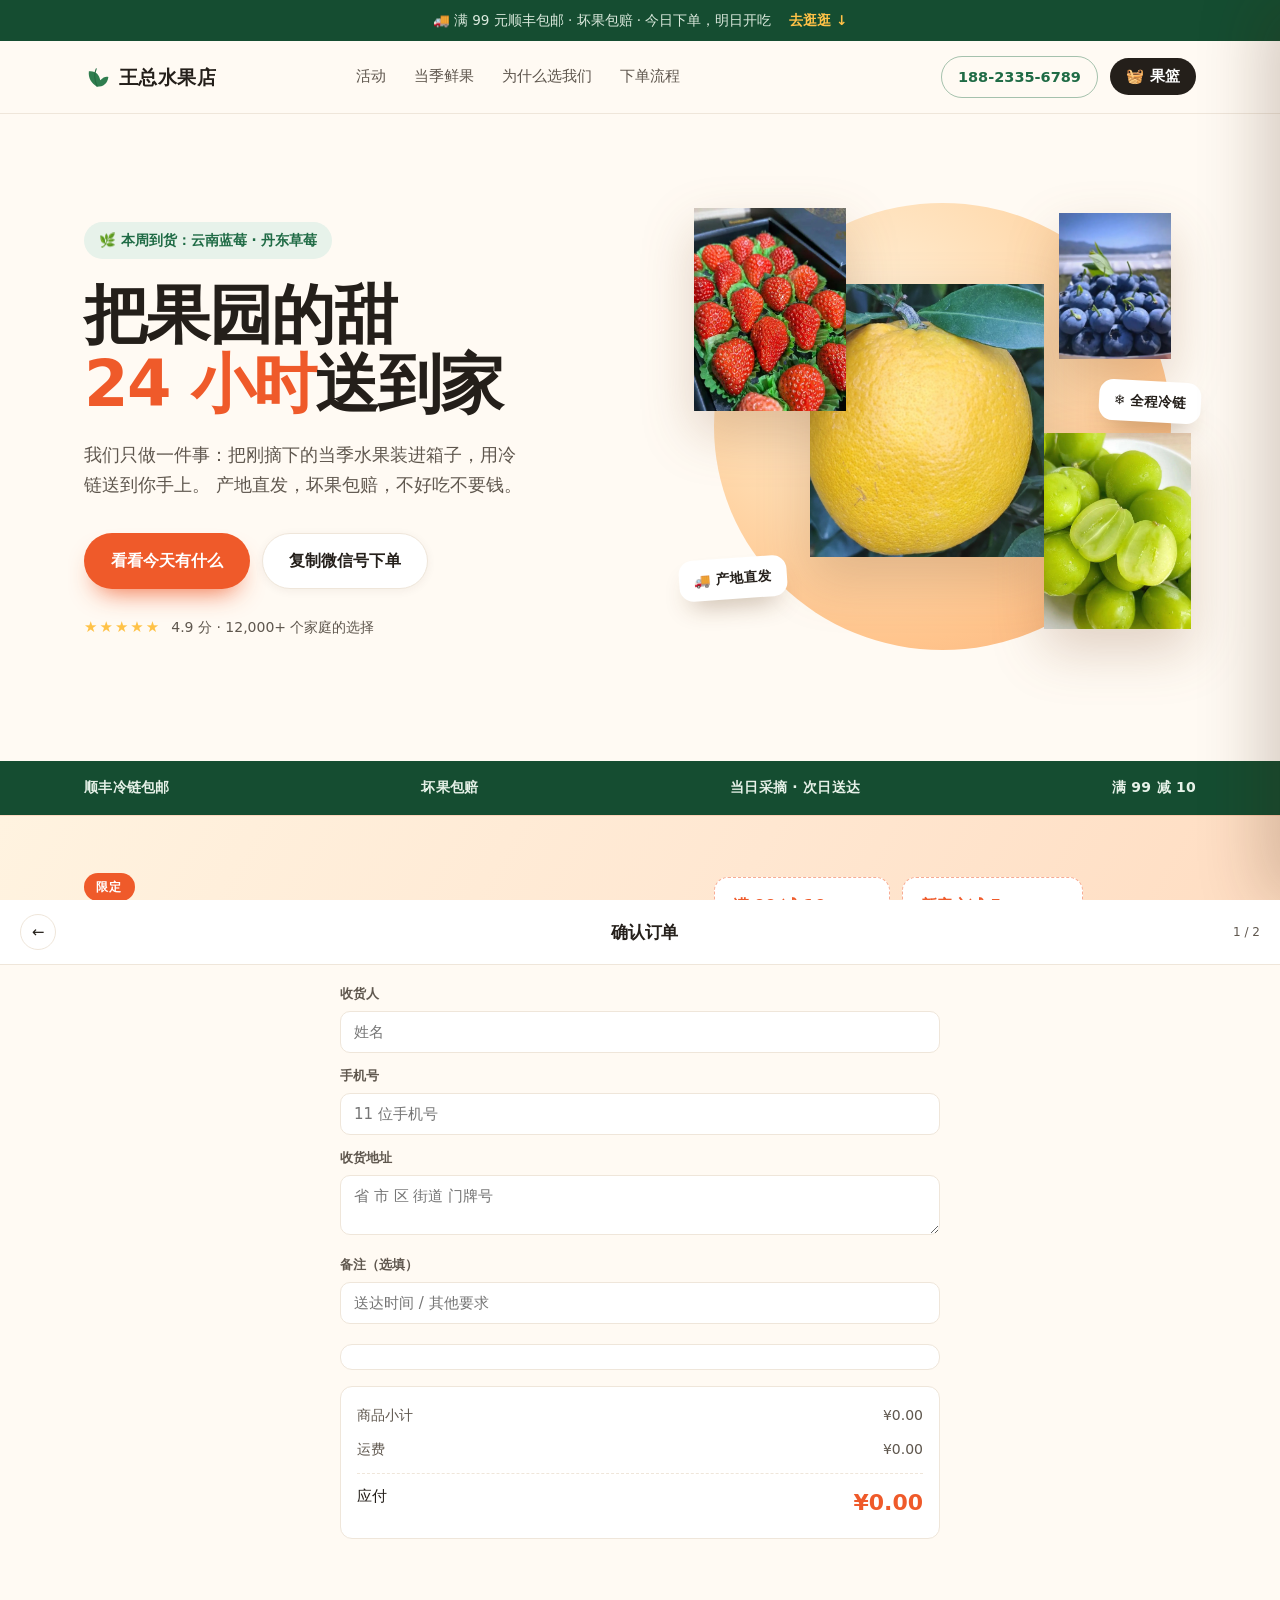
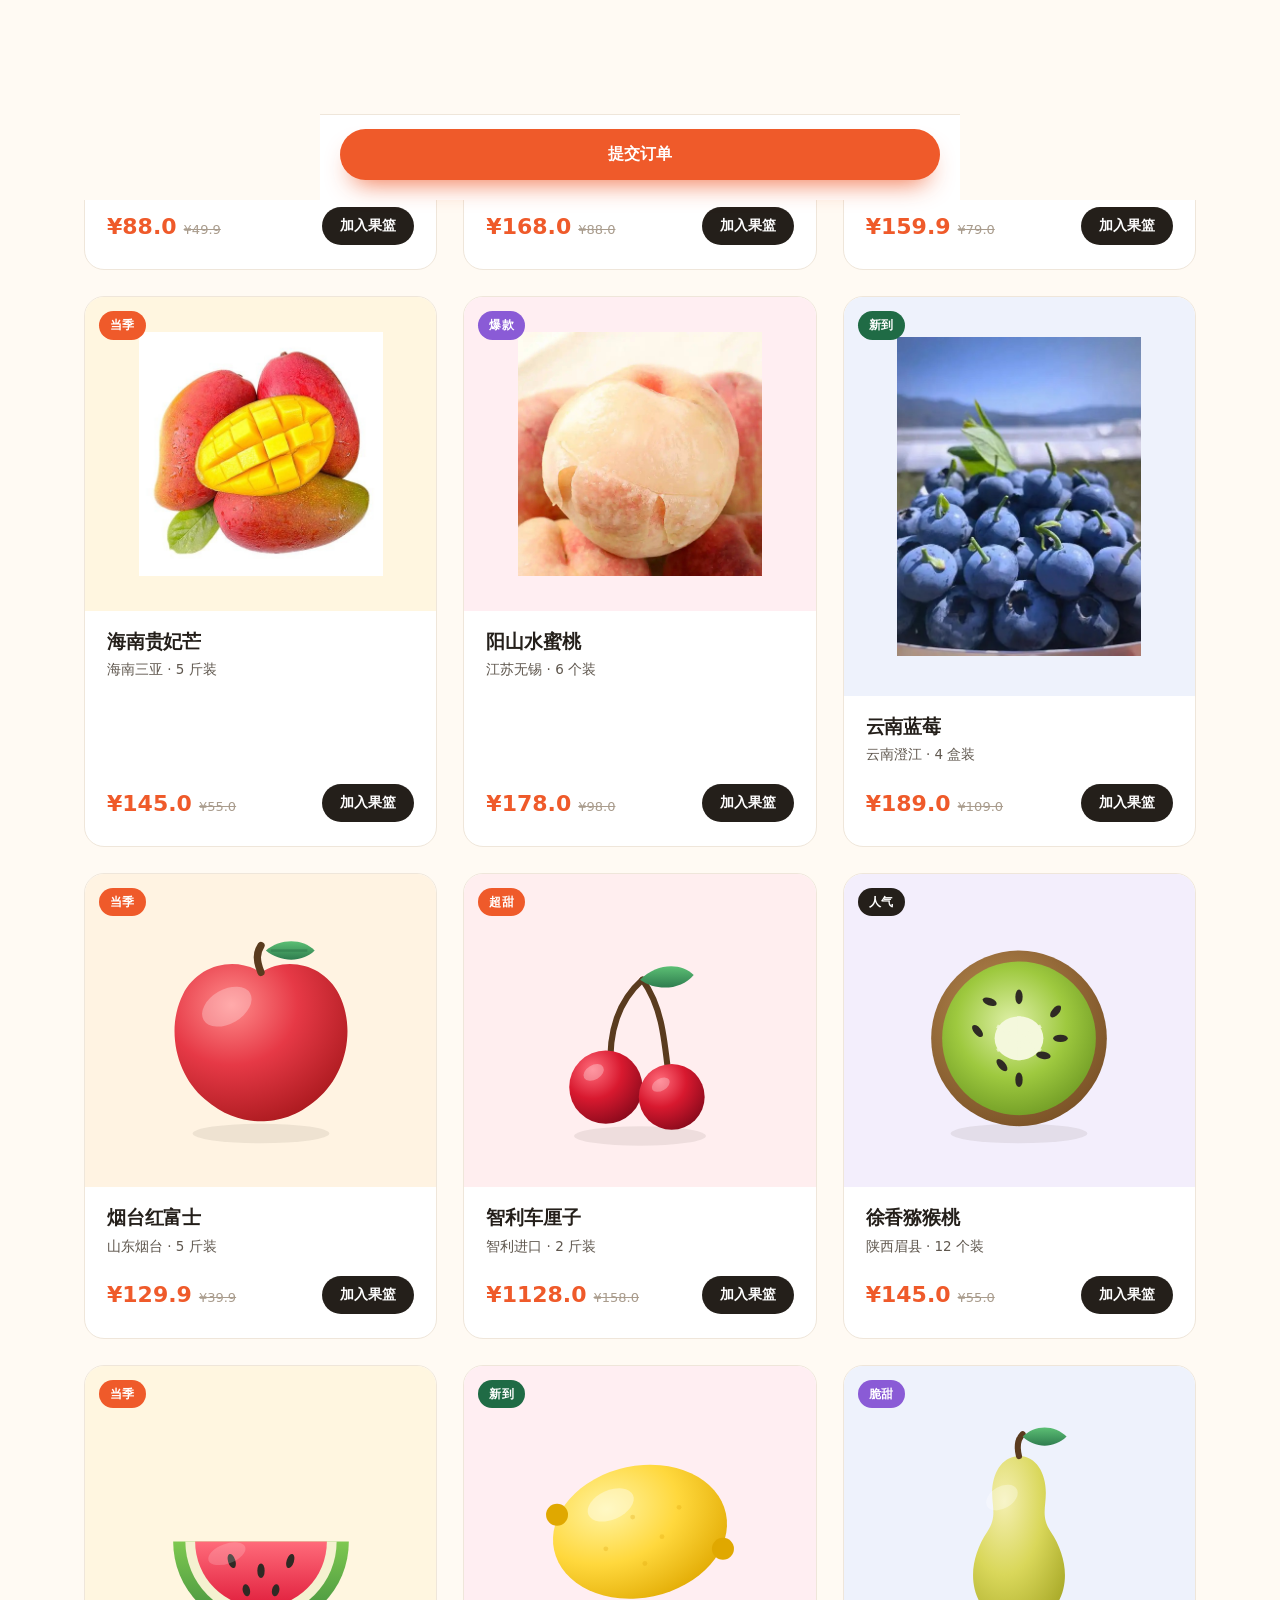
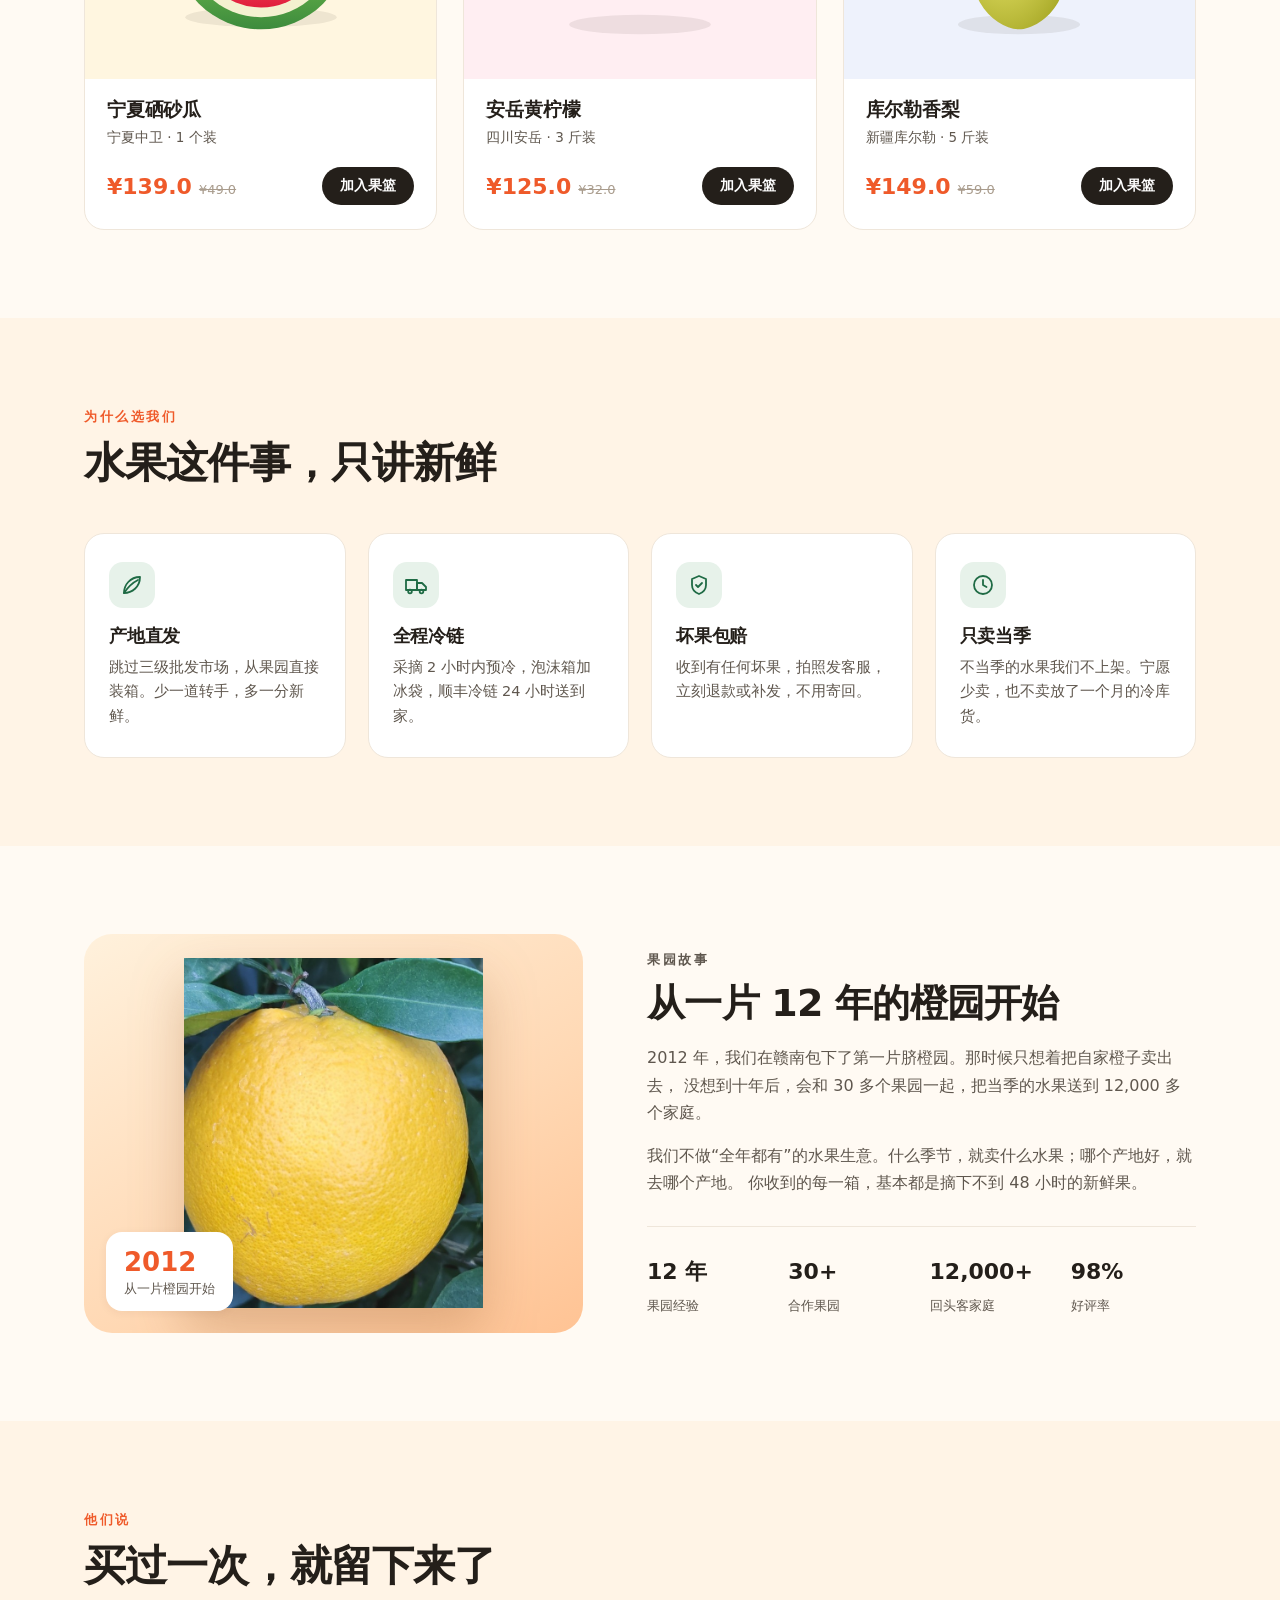
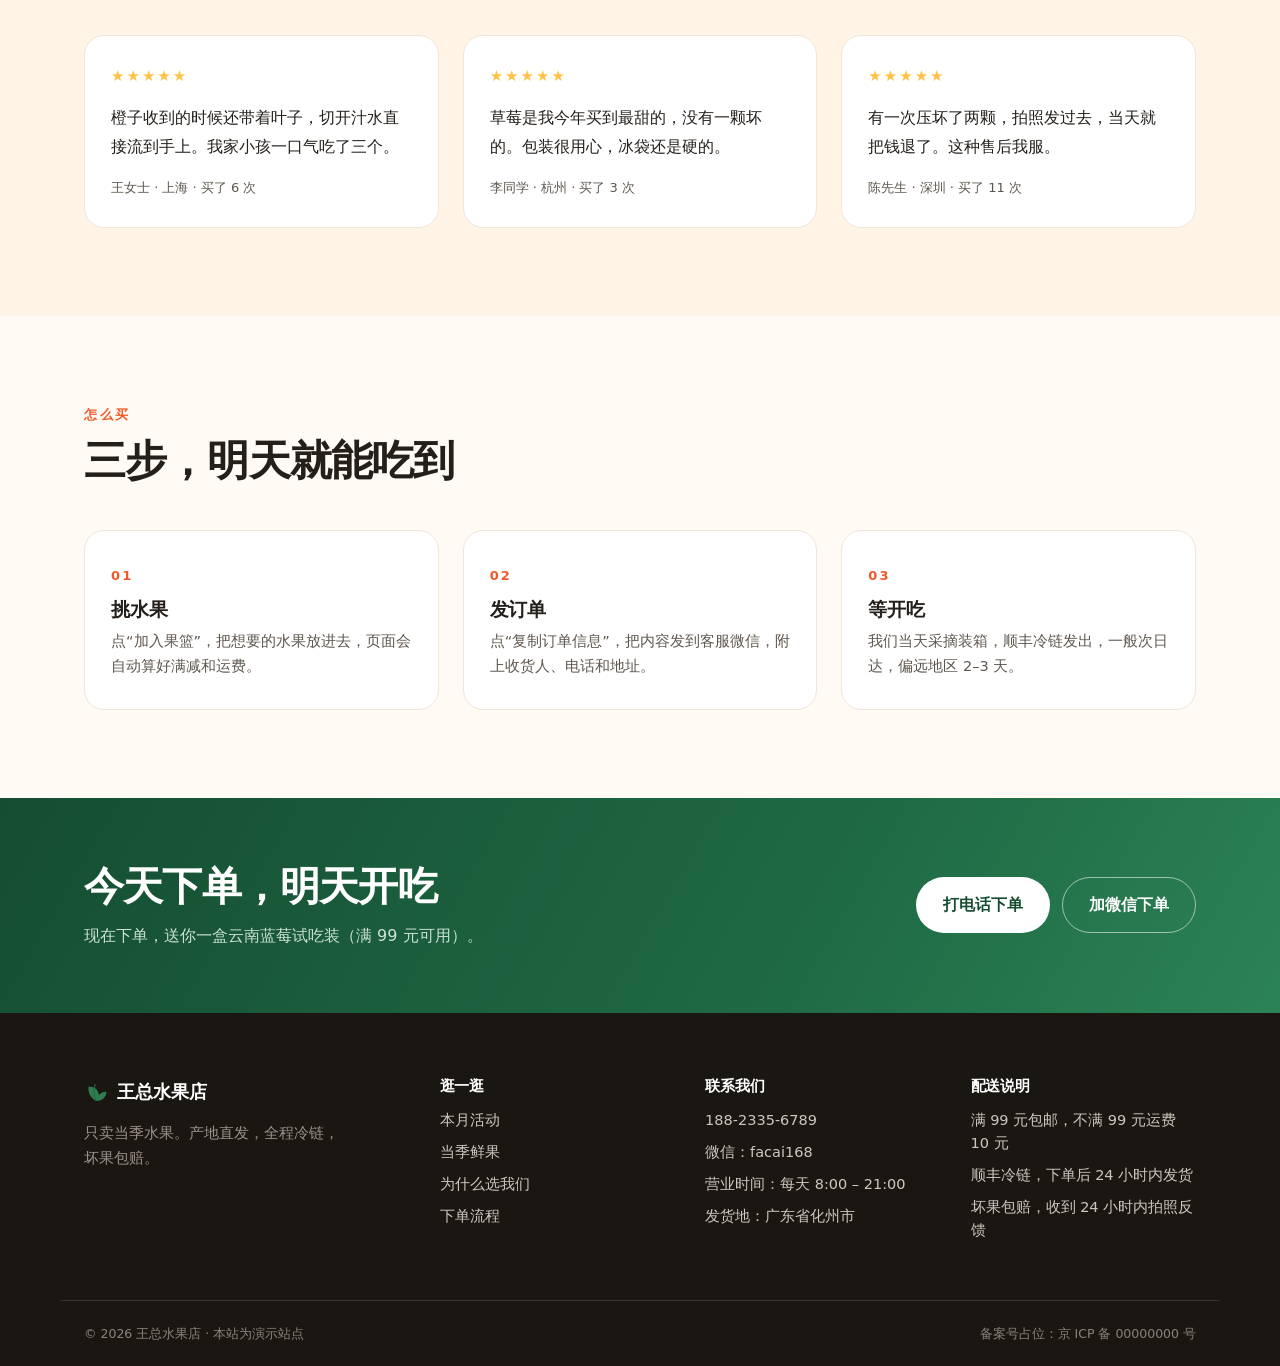
==== commit 18e8fa9a: "Add files via upload" ====
--- a/index.html
+++ b/index.html
@@ -373,10 +373,67 @@
       <div class="cart-line cart-line-total"><span>合计</span><strong id="sum-total">¥0.00</strong></div>
       <p class="cart-tip" id="cart-tip">满 99 元包邮，不满 99 元运费 10 元</p>
 
-      <button class="btn btn-primary btn-block" id="checkout" type="button">复制订单信息</button>
+      <button class="btn btn-primary btn-block" id="checkout" type="button">去结算</button>
       <button class="btn btn-ghost btn-block" id="cart-clear" type="button">清空果篮</button>
     </footer>
   </aside>
+
+  <!-- ============ 结算 / 付款 ============ -->
+  <section class="panel" id="pay-panel" aria-hidden="true" aria-labelledby="panel-title">
+    <header class="panel-head">
+      <button class="icon-btn" id="panel-close" type="button" aria-label="返回">←</button>
+      <h2 id="panel-title">确认订单</h2>
+      <span class="panel-step" id="panel-step">1 / 2</span>
+    </header>
+
+    <div class="panel-body" id="panel-form">
+      <div class="ck-form">
+        <label>收货人<input id="ck-name" autocomplete="name" placeholder="姓名" /></label>
+        <label>手机号<input id="ck-phone" inputmode="numeric" maxlength="11" placeholder="11 位手机号" /></label>
+        <label>收货地址<textarea id="ck-address" rows="2" placeholder="省 市 区 街道 门牌号"></textarea></label>
+        <label>备注（选填）<input id="ck-note" placeholder="送达时间 / 其他要求" /></label>
+      </div>
+
+      <div class="ck-list" id="ck-list"></div>
+
+      <div class="ck-sum">
+        <div><span>商品小计</span><span id="ck-subtotal">¥0.00</span></div>
+        <div id="ck-discount-row" hidden><span>满减优惠</span><span id="ck-discount">-¥0.00</span></div>
+        <div><span>运费</span><span id="ck-shipping">¥0.00</span></div>
+        <div class="ck-total"><span>应付</span><strong id="ck-total">¥0.00</strong></div>
+      </div>
+    </div>
+
+    <div class="panel-body" id="panel-pay" hidden>
+      <p class="ck-ok">✅ 订单已生成，请付款</p>
+
+      <div class="ck-no">订单号 <strong id="ck-no">—</strong></div>
+      <p class="ck-note">后四位是您的手机尾号，方便客服核对</p>
+      <div class="ck-big">应付 <strong id="ck-big">¥0.00</strong></div>
+
+      <div class="ck-qrs">
+        <figure>
+          <img src="assets/pay-wechat.jpg" alt="微信收款码" onerror="this.closest('figure').hidden = true" />
+          <figcaption>微信扫码</figcaption>
+        </figure>
+        <figure>
+          <img src="assets/pay-alipay.jpg" alt="支付宝收款码" onerror="this.closest('figure').hidden = true" />
+          <figcaption>支付宝扫码</figcaption>
+        </figure>
+      </div>
+
+      <p class="ck-tip">
+        请按上面的金额付款，并在转账备注里填写订单号；多付不退、少付需补。
+        付完点“复制订单信息”，发给客服即可。
+      </p>
+    </div>
+
+    <footer class="panel-foot">
+      <button class="btn btn-primary btn-block" id="panel-submit" type="button">提交订单</button>
+      <button class="btn btn-primary btn-block" id="panel-copy" type="button" hidden>复制订单信息</button>
+      <button class="btn btn-ghost btn-block" id="panel-paid" type="button" hidden>我已支付</button>
+    </footer>
+  </section>
 
   <div class="toast" id="toast" role="status" aria-live="polite"></div>
 
--- a/style.css
+++ b/style.css
@@ -1197,3 +1197,270 @@
 
   .js .reveal { opacity: 1; translate: 0 0; }
 }
+
+
+/* ---------- 18. 结算 / 付款面板 ---------- */
+.panel {
+  position: fixed;
+  inset: 0;
+  z-index: 95;
+  display: flex;
+  flex-direction: column;
+  background: var(--cream);
+  transform: translateY(100%);
+  transition: transform .32s cubic-bezier(.4, 0, .2, 1);
+}
+
+.panel.open { transform: translateY(0); }
+
+.panel-head {
+  display: flex;
+  align-items: center;
+  justify-content: space-between;
+  gap: 12px;
+  padding: 14px 20px;
+  background: #fff;
+  border-bottom: 1px solid var(--line);
+}
+
+.panel-head h2 { font-size: 17px; font-weight: 800; }
+
+.panel-step {
+  font-size: 12px;
+  color: var(--ink-2);
+  font-variant-numeric: tabular-nums;
+}
+
+.panel-body {
+  flex: 1;
+  overflow-y: auto;
+  padding: 18px 20px 28px;
+  max-width: 640px;
+  width: 100%;
+  margin-inline: auto;
+}
+
+.panel-body[hidden] { display: none; }
+
+.panel-foot {
+  padding: 14px 20px 20px;
+  background: #fff;
+  border-top: 1px solid var(--line);
+  max-width: 640px;
+  width: 100%;
+  margin-inline: auto;
+}
+
+.panel-foot .btn + .btn { margin-top: 10px; }
+
+.panel-foot .btn[hidden] { display: none; }
+
+.ck-form { display: grid; gap: 12px; margin-bottom: 20px; }
+
+.ck-form label {
+  display: block;
+  font-size: 13px;
+  font-weight: 600;
+  color: var(--ink-2);
+}
+
+.ck-form input,
+.ck-form textarea {
+  width: 100%;
+  margin-top: 6px;
+  padding: 11px 13px;
+  font-size: 15px;
+  font-family: inherit;
+  color: var(--ink);
+  background: #fff;
+  border: 1px solid var(--line);
+  border-radius: 10px;
+  resize: vertical;
+}
+
+.ck-form input:focus,
+.ck-form textarea:focus {
+  outline: 2px solid #ffd9c2;
+  border-color: var(--orange);
+}
+
+.ck-list {
+  margin-bottom: 16px;
+  padding: 12px 16px;
+  background: #fff;
+  border: 1px solid var(--line);
+  border-radius: 12px;
+}
+
+.ck-list div {
+  display: flex;
+  justify-content: space-between;
+  gap: 12px;
+  padding: 5px 0;
+  font-size: 14px;
+  color: var(--ink-2);
+}
+
+.ck-sum {
+  padding: 12px 16px;
+  background: #fff;
+  border: 1px solid var(--line);
+  border-radius: 12px;
+}
+
+.ck-sum div {
+  display: flex;
+  justify-content: space-between;
+  gap: 12px;
+  padding: 5px 0;
+  font-size: 14px;
+  color: var(--ink-2);
+}
+
+.ck-sum div[hidden] { display: none; }
+
+.ck-sum .ck-total {
+  margin-top: 6px;
+  padding-top: 10px;
+  border-top: 1px dashed var(--line);
+  font-size: 15px;
+  color: var(--ink);
+}
+
+.ck-sum .ck-total strong {
+  font-size: 22px;
+  font-weight: 900;
+  color: var(--orange);
+}
+
+.ck-ok {
+  margin: 0 0 16px;
+  padding: 12px 16px;
+  border-radius: 12px;
+  background: var(--green-soft);
+  color: var(--green);
+  font-weight: 700;
+  text-align: center;
+  animation: fadeUp .4s ease both;
+}
+
+.ck-no {
+  margin-bottom: 14px;
+  font-size: 15px;
+  color: var(--ink-2);
+  text-align: center;
+  animation: fadeUp .45s ease both;
+}
+
+.ck-no strong {
+  display: inline-block;
+  margin-left: 6px;
+  padding: 4px 12px;
+  border-radius: 10px;
+  background: #fff;
+  border: 1px solid var(--line);
+  box-shadow: var(--shadow-sm);
+  color: var(--orange);
+  font-size: 20px;
+  font-weight: 900;
+  letter-spacing: .06em;
+  font-variant-numeric: tabular-nums;
+}
+
+.ck-big {
+  margin-bottom: 20px;
+  text-align: center;
+  font-size: 14px;
+  color: var(--ink-2);
+}
+
+.ck-note {
+  margin: -6px 0 16px;
+  text-align: center;
+  font-size: 12px;
+  color: #a99c8d;
+}
+
+.ck-big strong {
+  display: block;
+  margin-top: 4px;
+  font-size: 46px;
+  font-weight: 900;
+  color: var(--orange);
+  line-height: 1.1;
+  font-variant-numeric: tabular-nums;
+  animation: popIn .5s cubic-bezier(.34, 1.56, .64, 1) both;
+}
+
+.ck-qrs {
+  display: flex;
+  justify-content: center;
+  gap: 16px;
+  flex-wrap: wrap;
+  margin-bottom: 16px;
+}
+
+.ck-qrs figure {
+  margin: 0;
+  padding: 14px;
+  background: #fff;
+  border: 1px solid var(--line);
+  border-radius: 18px;
+  text-align: center;
+  box-shadow: 0 10px 26px -14px rgba(90, 55, 20, .5);
+  animation: fadeUp .5s ease both;
+}
+
+.ck-qrs figure[hidden] { display: none; }
+
+.ck-qrs img {
+  width: 250px;
+  height: 250px;
+  object-fit: contain;
+  border-radius: 10px;
+  animation: qrPulse 3.6s ease-in-out infinite;
+}
+
+.ck-qrs figcaption {
+  margin-top: 8px;
+  font-size: 13px;
+  font-weight: 700;
+  color: var(--ink-2);
+}
+
+.ck-tip {
+  margin: 0;
+  padding: 12px 16px;
+  border-radius: 12px;
+  background: #fff6e6;
+  color: #8a5a20;
+  font-size: 13px;
+  line-height: 1.8;
+}
+
+@keyframes fadeUp {
+  from { opacity: 0; transform: translateY(12px); }
+  to { opacity: 1; transform: none; }
+}
+
+@keyframes popIn {
+  from { opacity: 0; transform: scale(.82); }
+  to { opacity: 1; transform: scale(1); }
+}
+
+@keyframes qrPulse {
+  0%, 100% {
+    transform: scale(1);
+    box-shadow: 0 0 0 0 rgba(239, 90, 42, .22);
+  }
+  50% {
+    transform: scale(1.015);
+    box-shadow: 0 0 0 14px rgba(239, 90, 42, 0);
+  }
+}
+
+@media (max-width: 420px) {
+  .ck-qrs img { width: 170px; height: 170px; }
+  .ck-big strong { font-size: 38px; }
+  .ck-no strong { font-size: 17px; }
+}
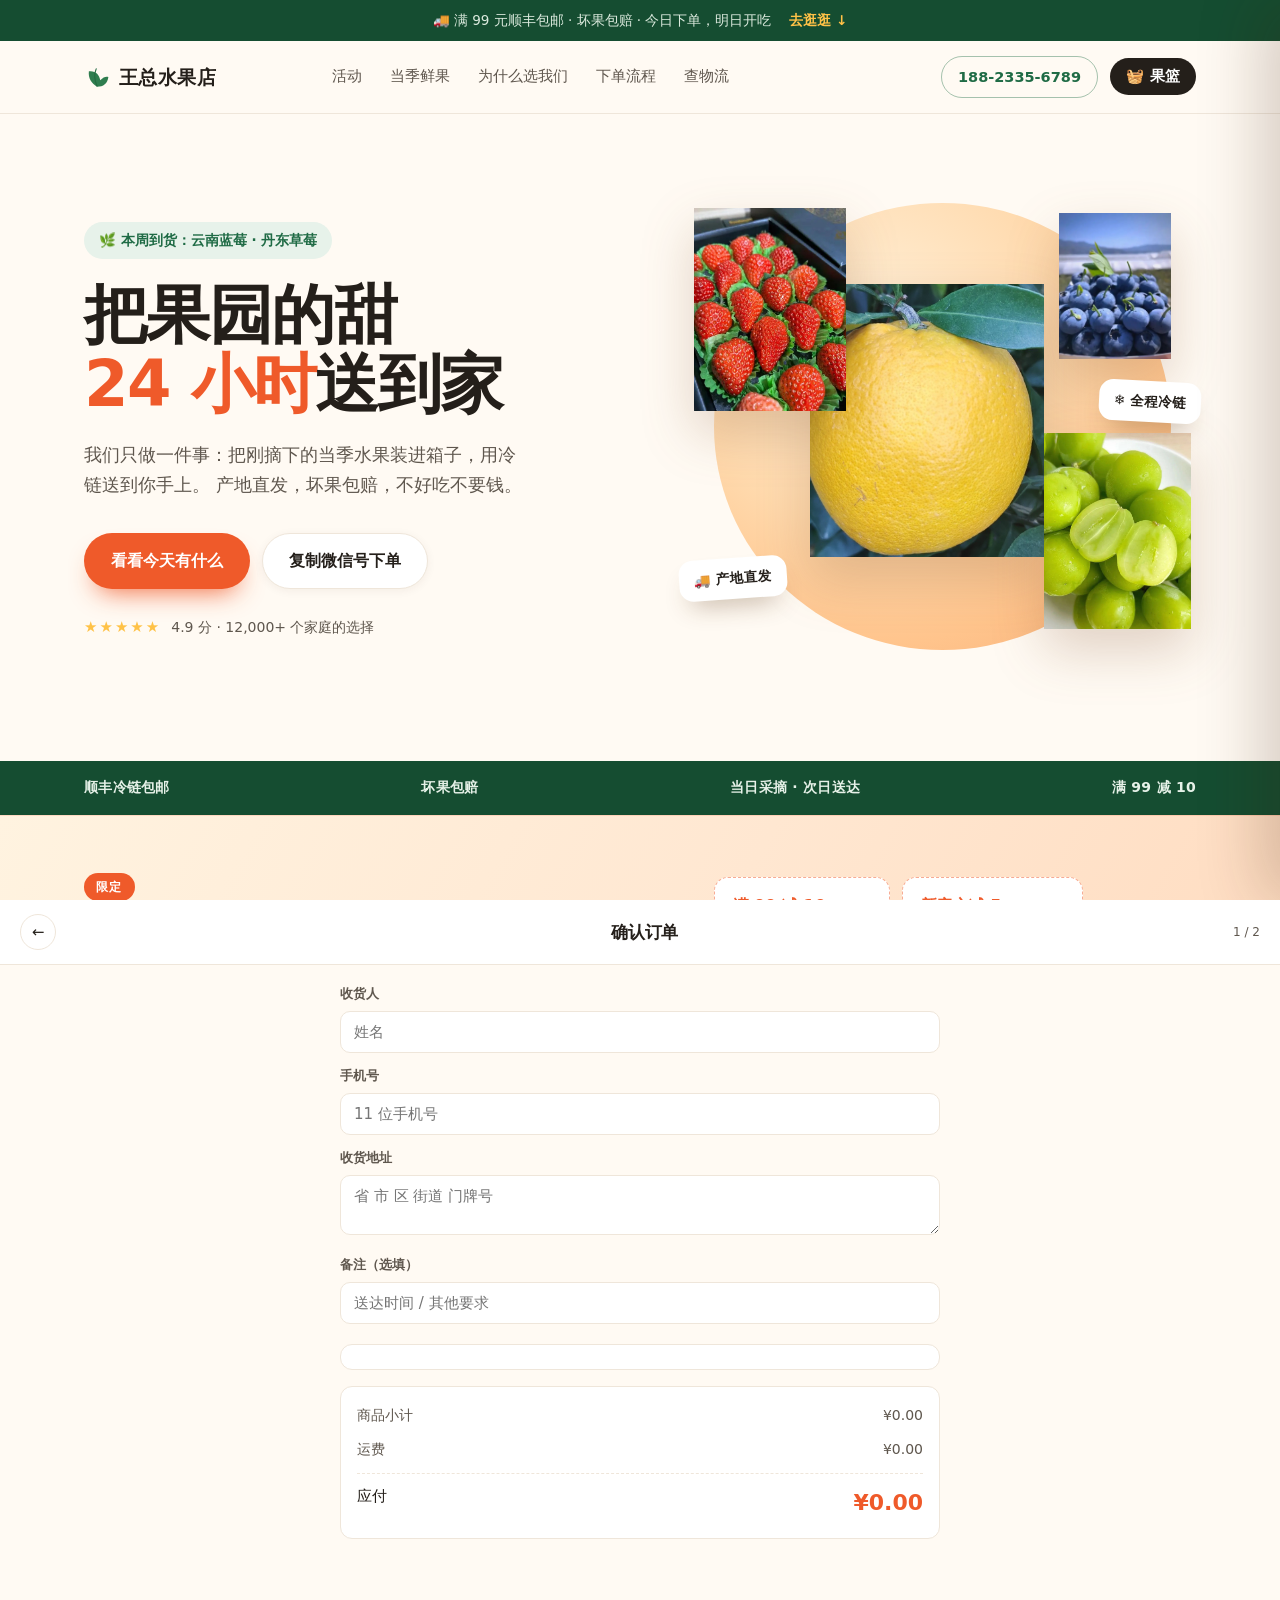
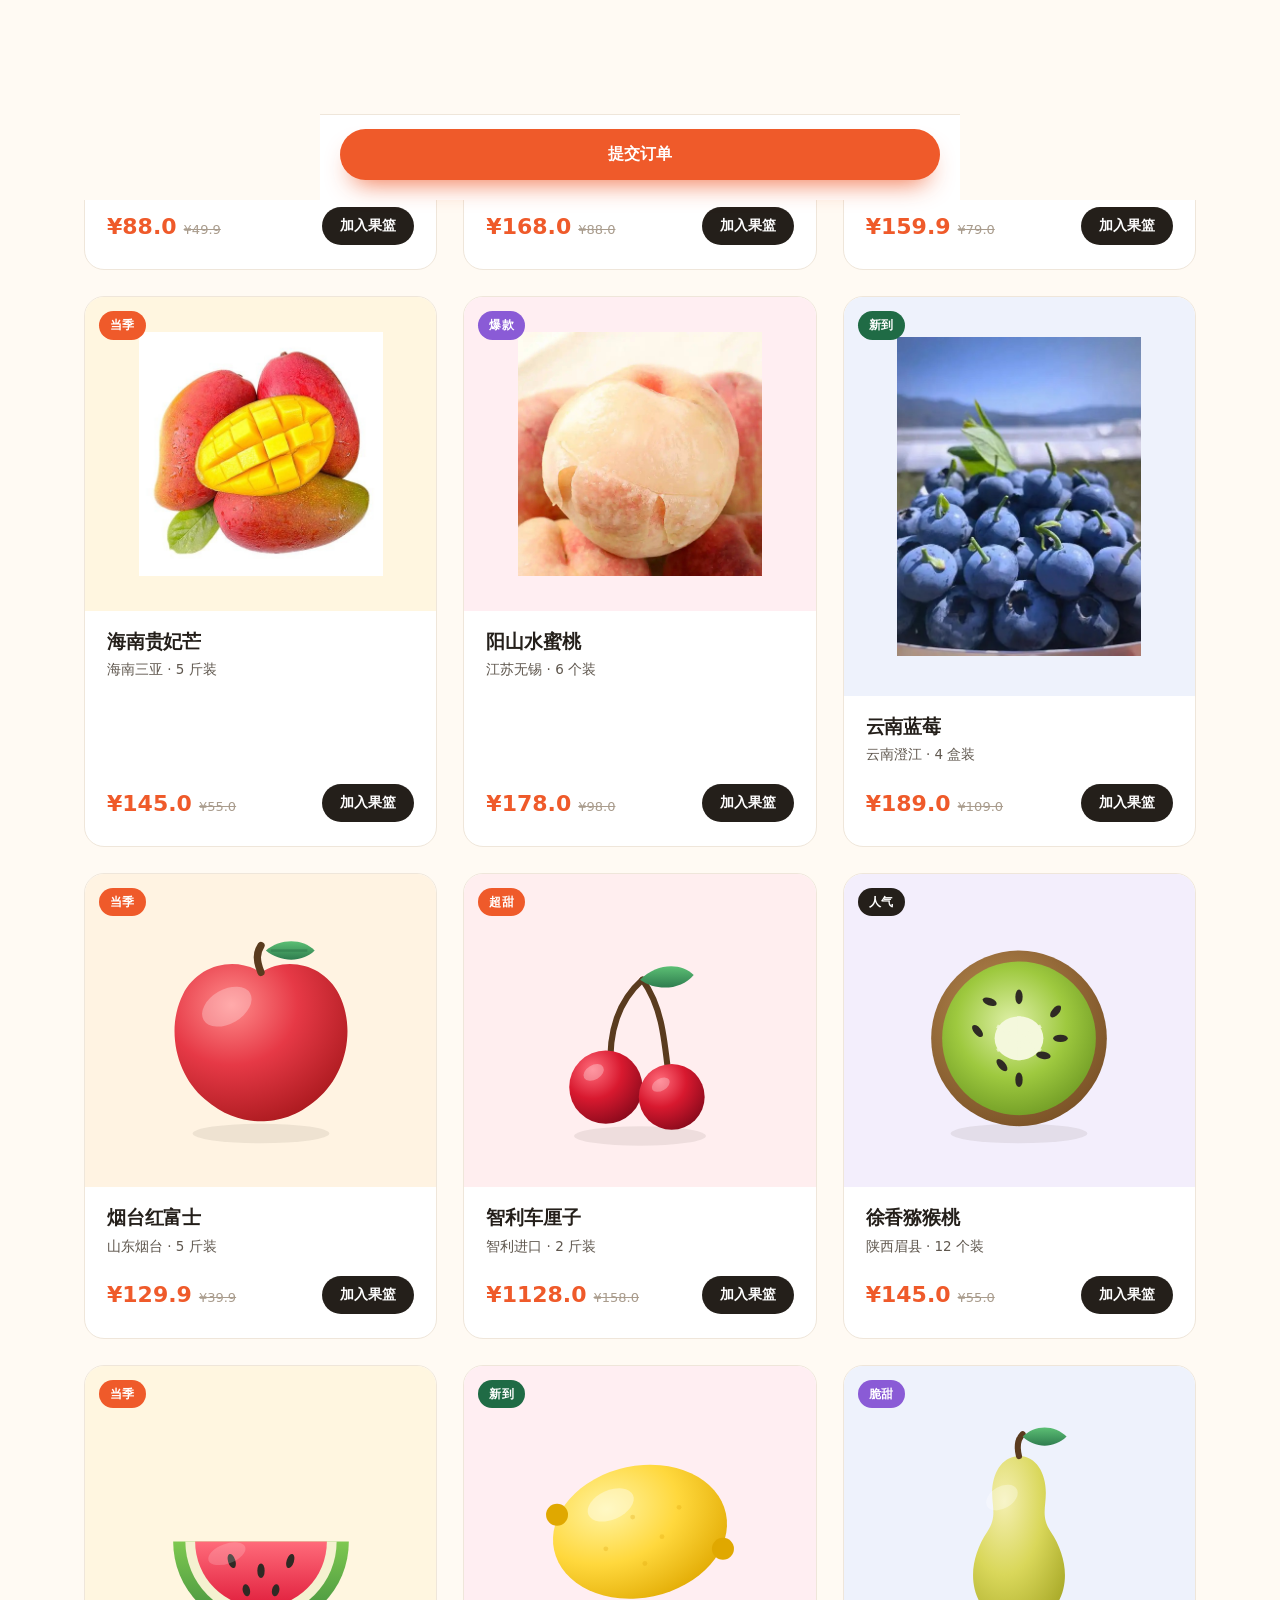
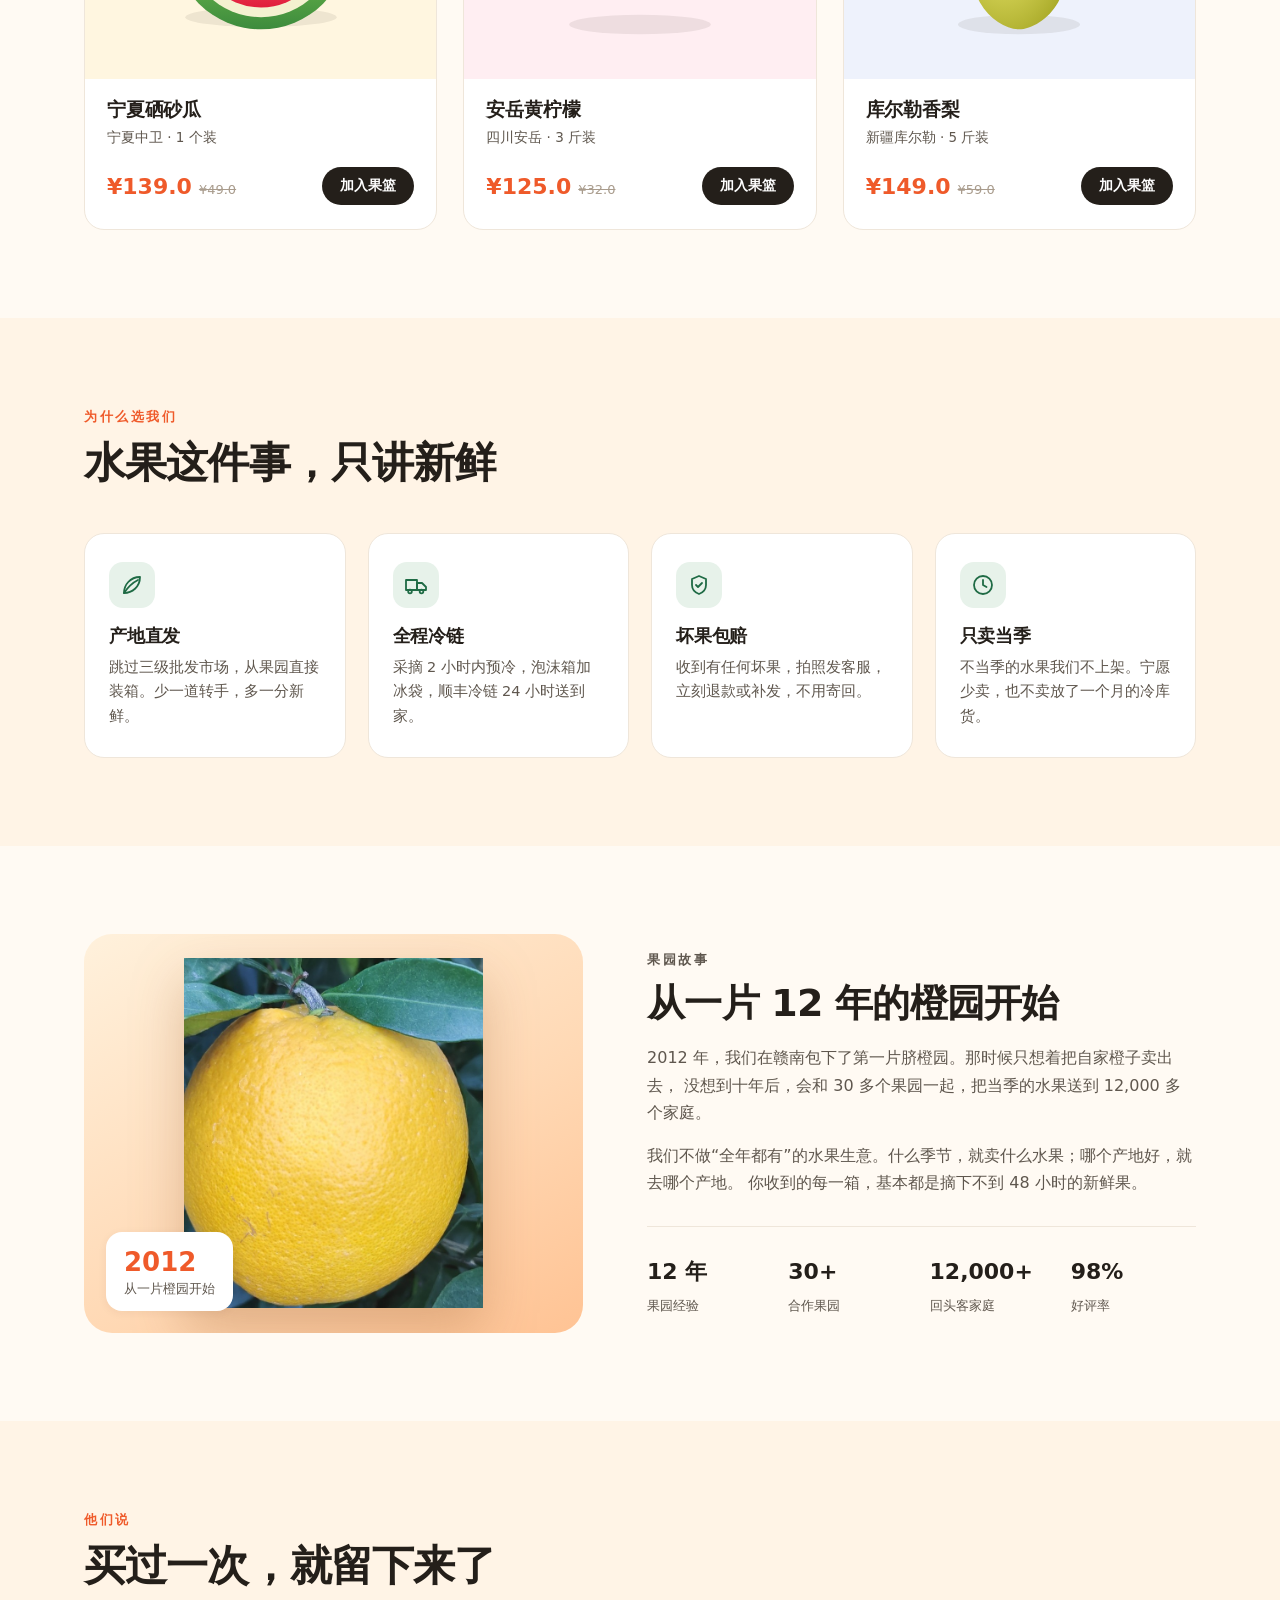
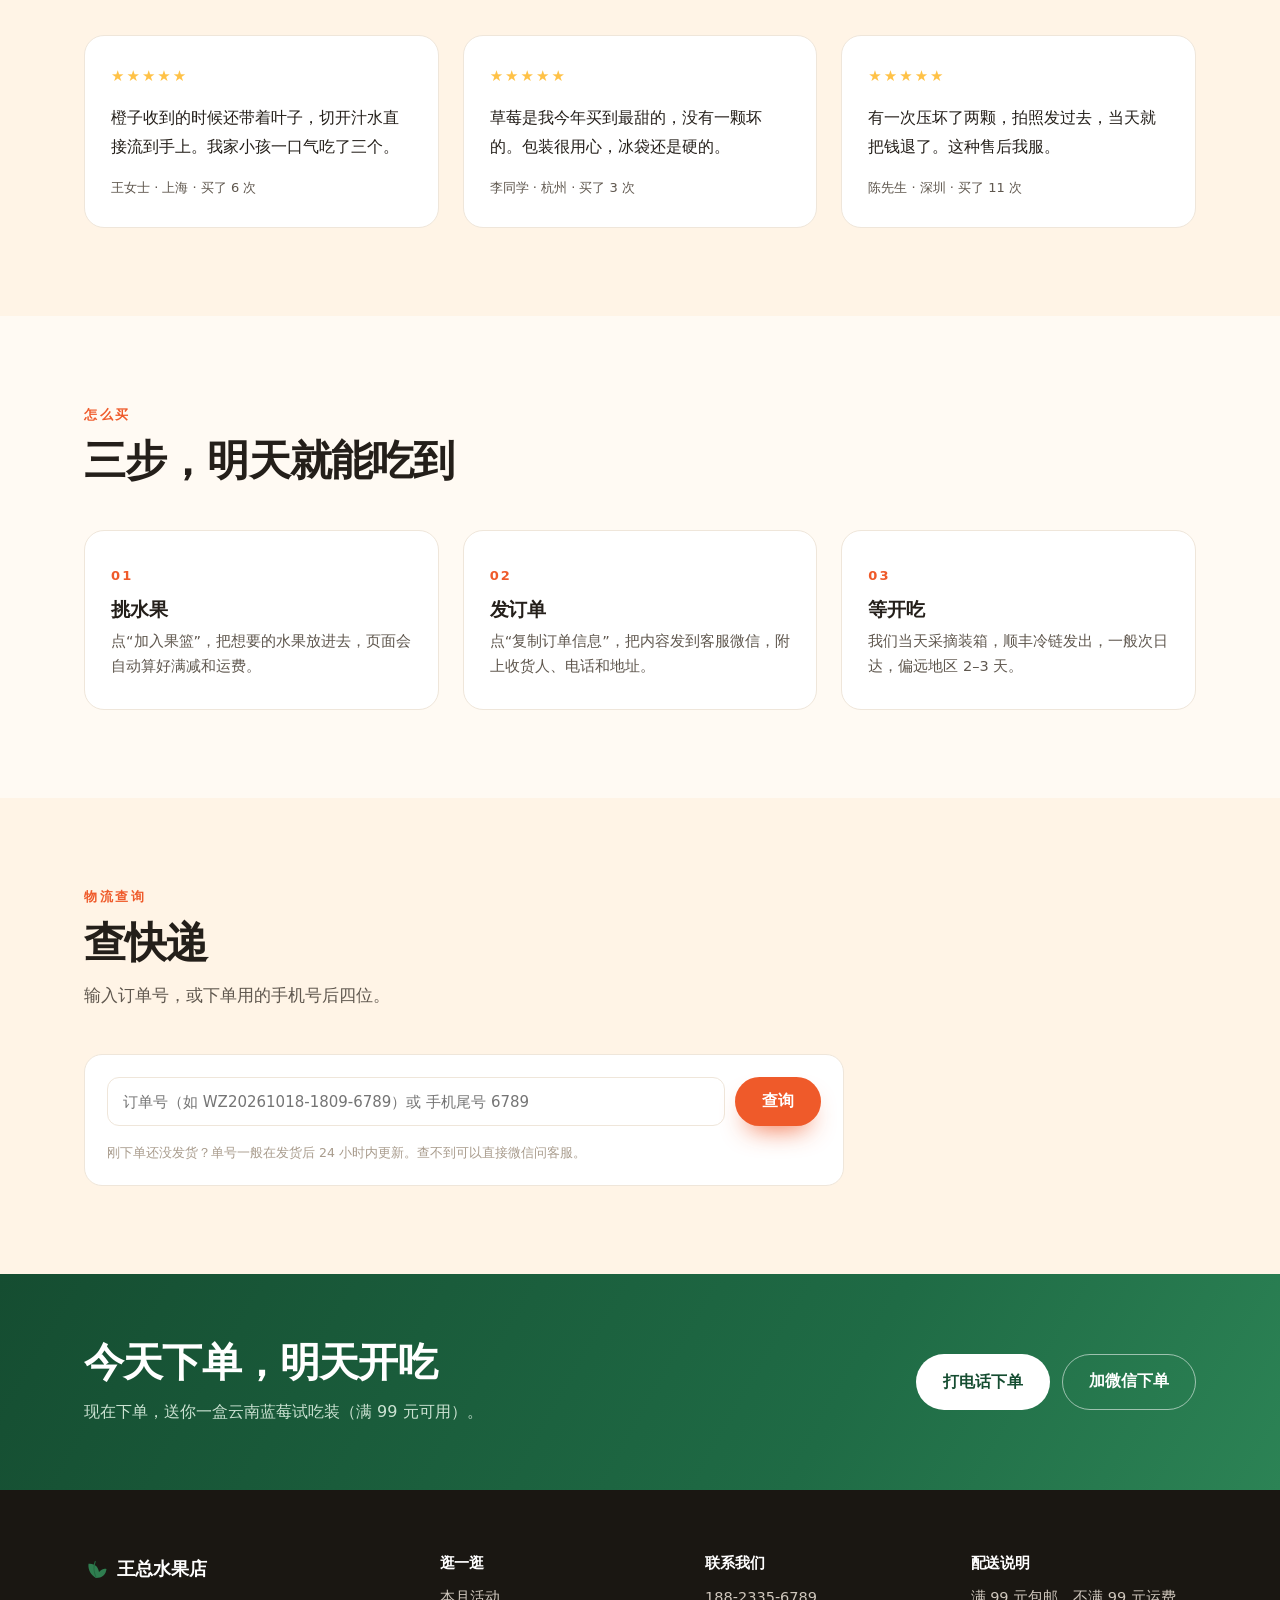
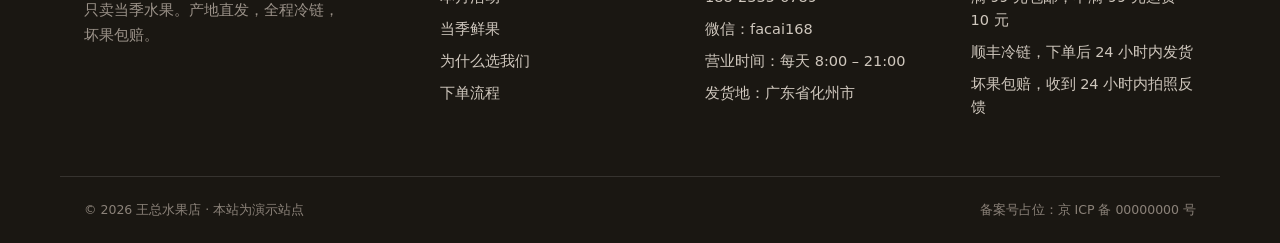
==== commit db91baea: "Add files via upload" ====
--- a/index.html
+++ b/index.html
@@ -34,6 +34,7 @@
         <a href="#products">当季鲜果</a>
         <a href="#why">为什么选我们</a>
         <a href="#order">下单流程</a>
+        <a href="#tracking">查物流</a>
       </nav>
 
       <div class="nav-actions">
@@ -289,6 +290,30 @@
       </div>
     </section>
 
+    <!-- ============ 物流查询 ============ -->
+    <section class="section tracking" id="tracking">
+      <div class="container">
+        <div class="section-head">
+          <p class="eyebrow">物流查询</p>
+          <h2>查快递</h2>
+          <p class="section-sub">输入订单号，或下单用的手机号后四位。</p>
+        </div>
+
+        <div class="track-box">
+          <div class="track-search">
+            <input id="track-input" type="text" placeholder="订单号（如 WZ20261018-1809-6789）或 手机尾号 6789" />
+            <button class="btn btn-primary" id="track-btn" type="button">查询</button>
+          </div>
+
+          <div id="track-result" hidden></div>
+
+          <p class="track-tip">
+            刚下单还没发货？单号一般在发货后 24 小时内更新。查不到可以直接微信问客服。
+          </p>
+        </div>
+      </div>
+    </section>
+
     <!-- ============ 行动号召 ============ -->
     <section class="cta">
       <div class="container cta-inner">
--- a/style.css
+++ b/style.css
@@ -1464,3 +1464,105 @@
   .ck-big strong { font-size: 38px; }
   .ck-no strong { font-size: 17px; }
 }
+
+
+/* ---------- 19. 物流查询 ---------- */
+.tracking { background: var(--cream-2); }
+
+.track-box {
+  max-width: 760px;
+  padding: 22px;
+  background: #fff;
+  border: 1px solid var(--line);
+  border-radius: 18px;
+}
+
+.track-search {
+  display: flex;
+  gap: 10px;
+  flex-wrap: wrap;
+}
+
+.track-search input {
+  flex: 1;
+  min-width: 220px;
+  padding: 13px 15px;
+  font-size: 15px;
+  font-family: inherit;
+  color: var(--ink);
+  background: #fff;
+  border: 1px solid var(--line);
+  border-radius: 12px;
+}
+
+.track-search input:focus {
+  outline: 2px solid #ffd9c2;
+  border-color: var(--orange);
+}
+
+.track-search .btn { padding: 13px 26px; }
+
+#track-result { margin-top: 18px; }
+
+.track-card {
+  margin-bottom: 10px;
+  padding: 16px 18px;
+  background: #fffaf3;
+  border: 1px solid var(--line);
+  border-radius: 14px;
+  animation: fadeUp .35s ease both;
+}
+
+.track-row {
+  display: flex;
+  justify-content: space-between;
+  gap: 12px;
+  padding: 6px 0;
+  font-size: 14px;
+  color: var(--ink-2);
+}
+
+.track-row strong {
+  color: var(--ink);
+  font-weight: 800;
+  text-align: right;
+  word-break: break-all;
+}
+
+.track-row .no {
+  font-family: ui-monospace, Consolas, "Courier New", monospace;
+  font-size: 15px;
+  letter-spacing: .04em;
+  color: var(--orange);
+}
+
+.track-actions {
+  display: flex;
+  gap: 10px;
+  flex-wrap: wrap;
+  margin-top: 14px;
+}
+
+.track-actions .btn {
+  padding: 10px 20px;
+  font-size: 14px;
+}
+
+.track-empty {
+  padding: 14px 16px;
+  border-radius: 12px;
+  background: #fff6e6;
+  color: #8a5a20;
+  font-size: 14px;
+  line-height: 1.8;
+}
+
+.track-tip {
+  margin: 16px 0 0;
+  font-size: 12.5px;
+  color: #a99c8d;
+}
+
+@media (max-width: 620px) {
+  .track-search .btn { width: 100%; }
+}
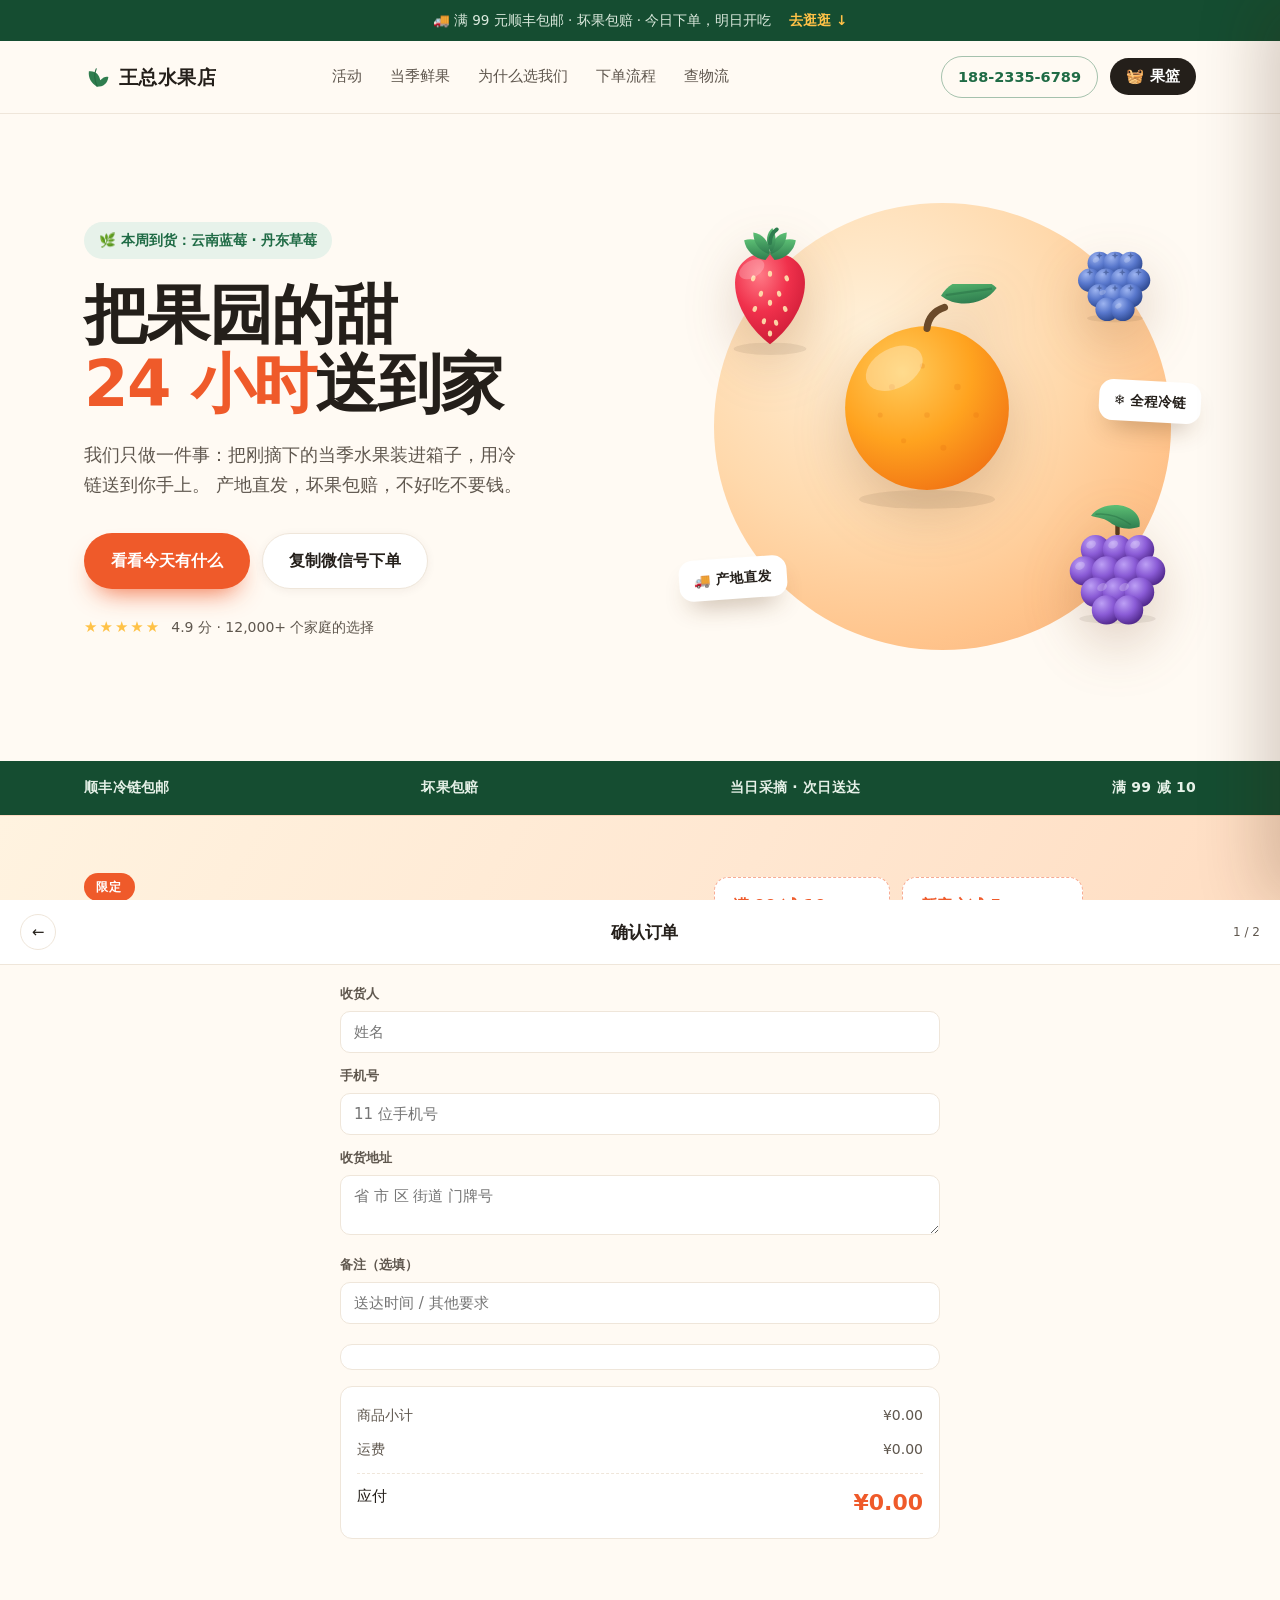
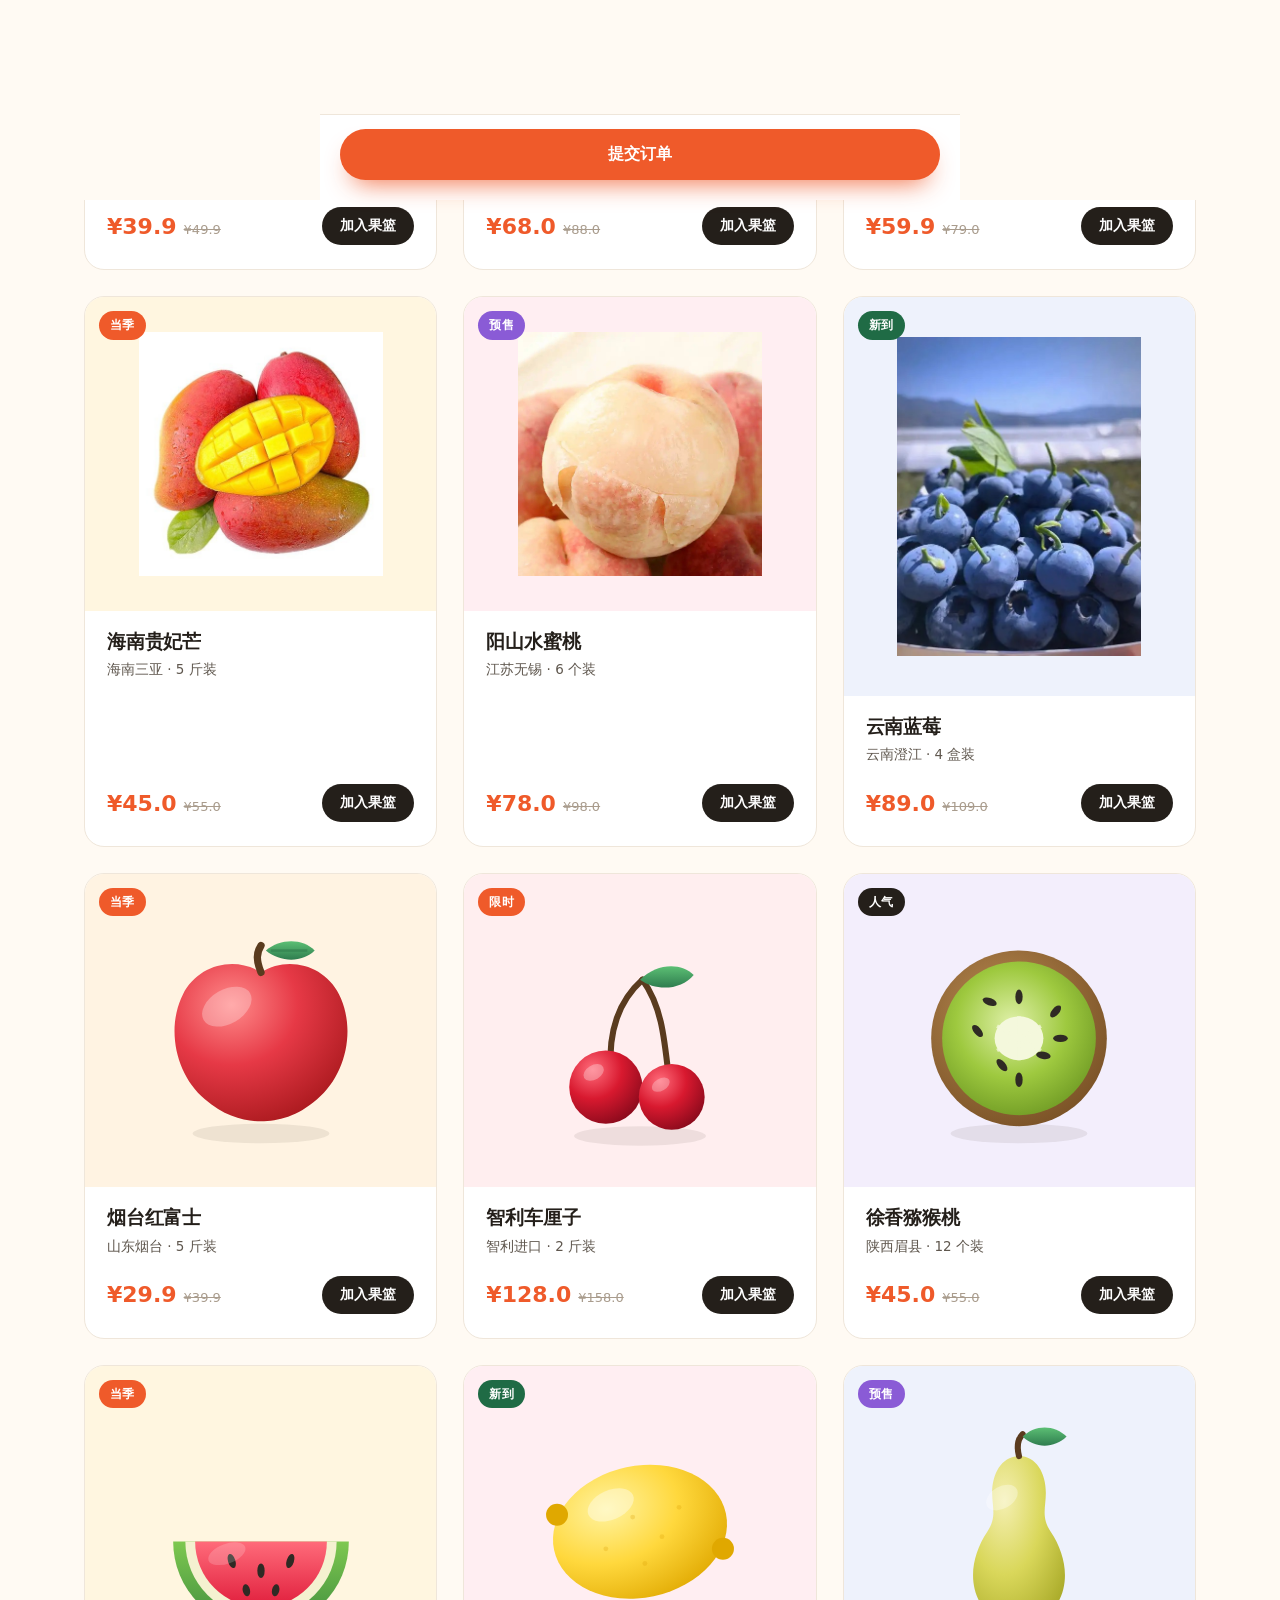
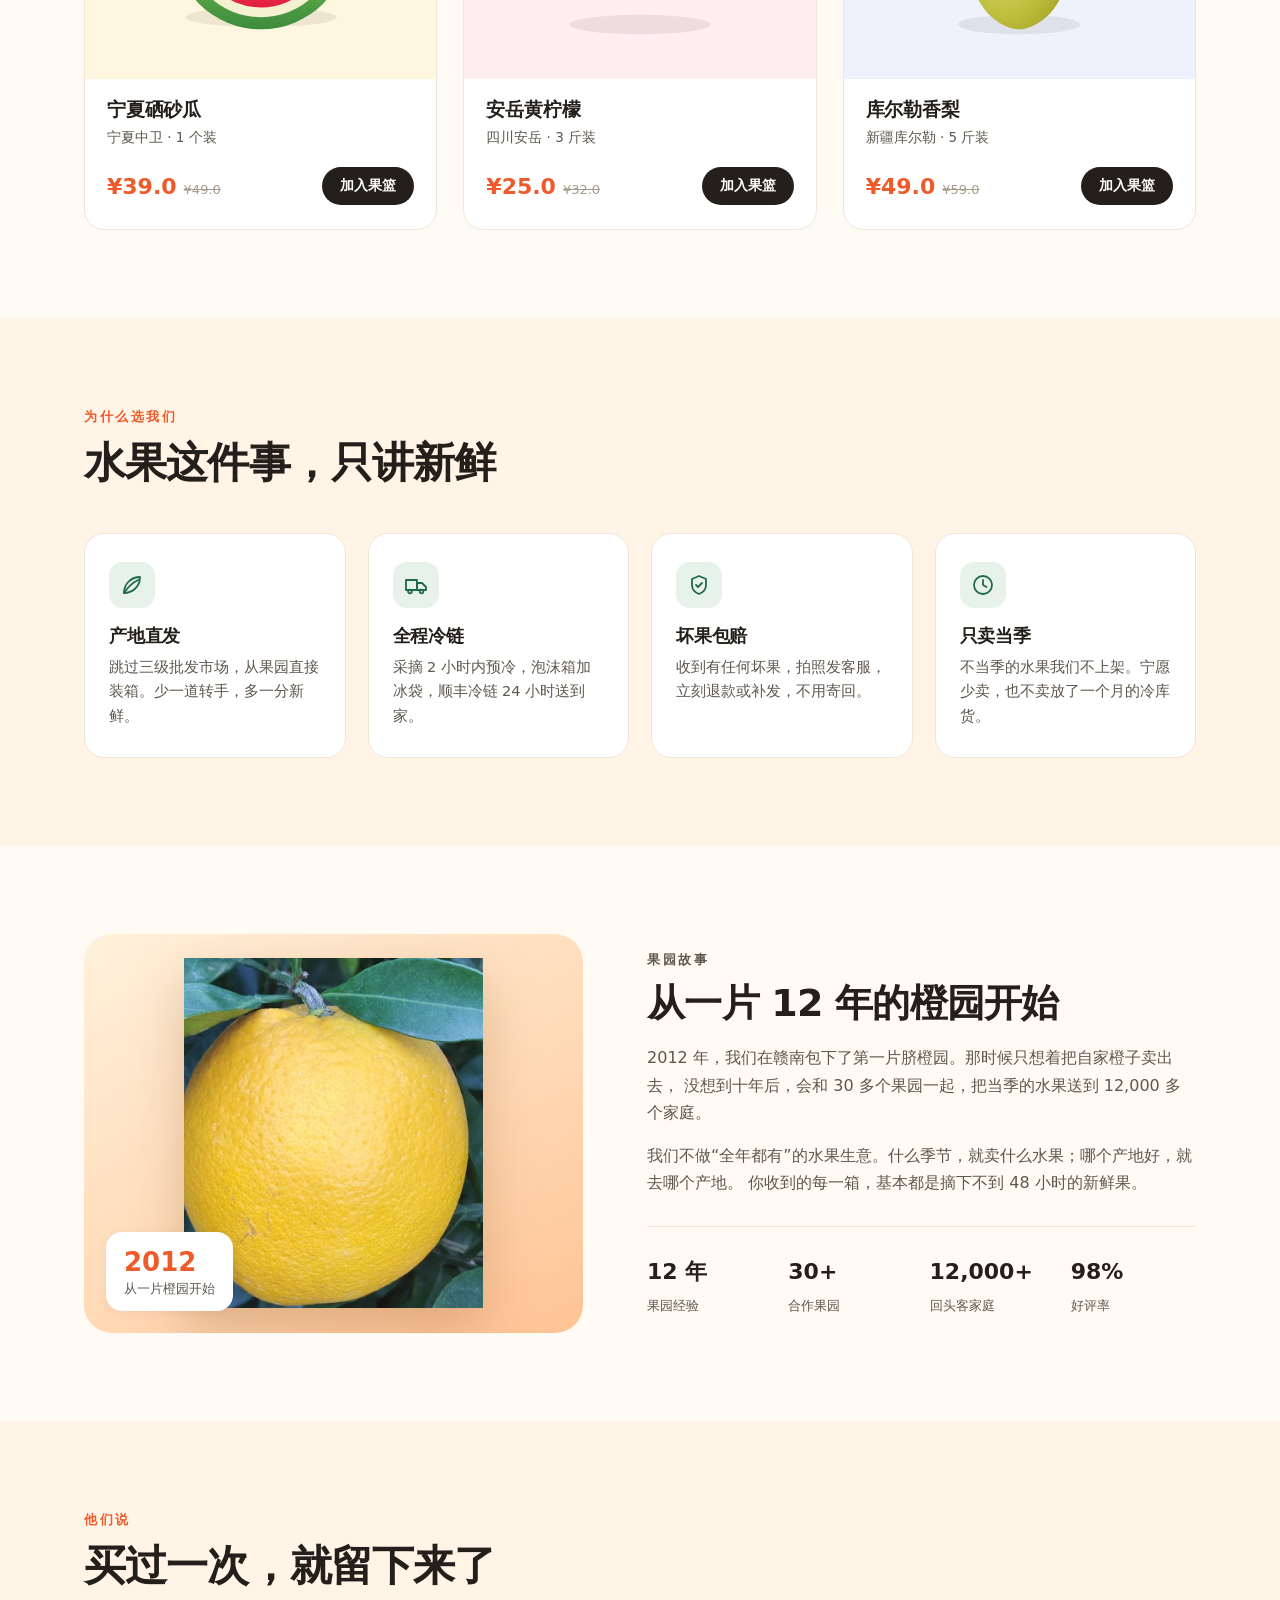
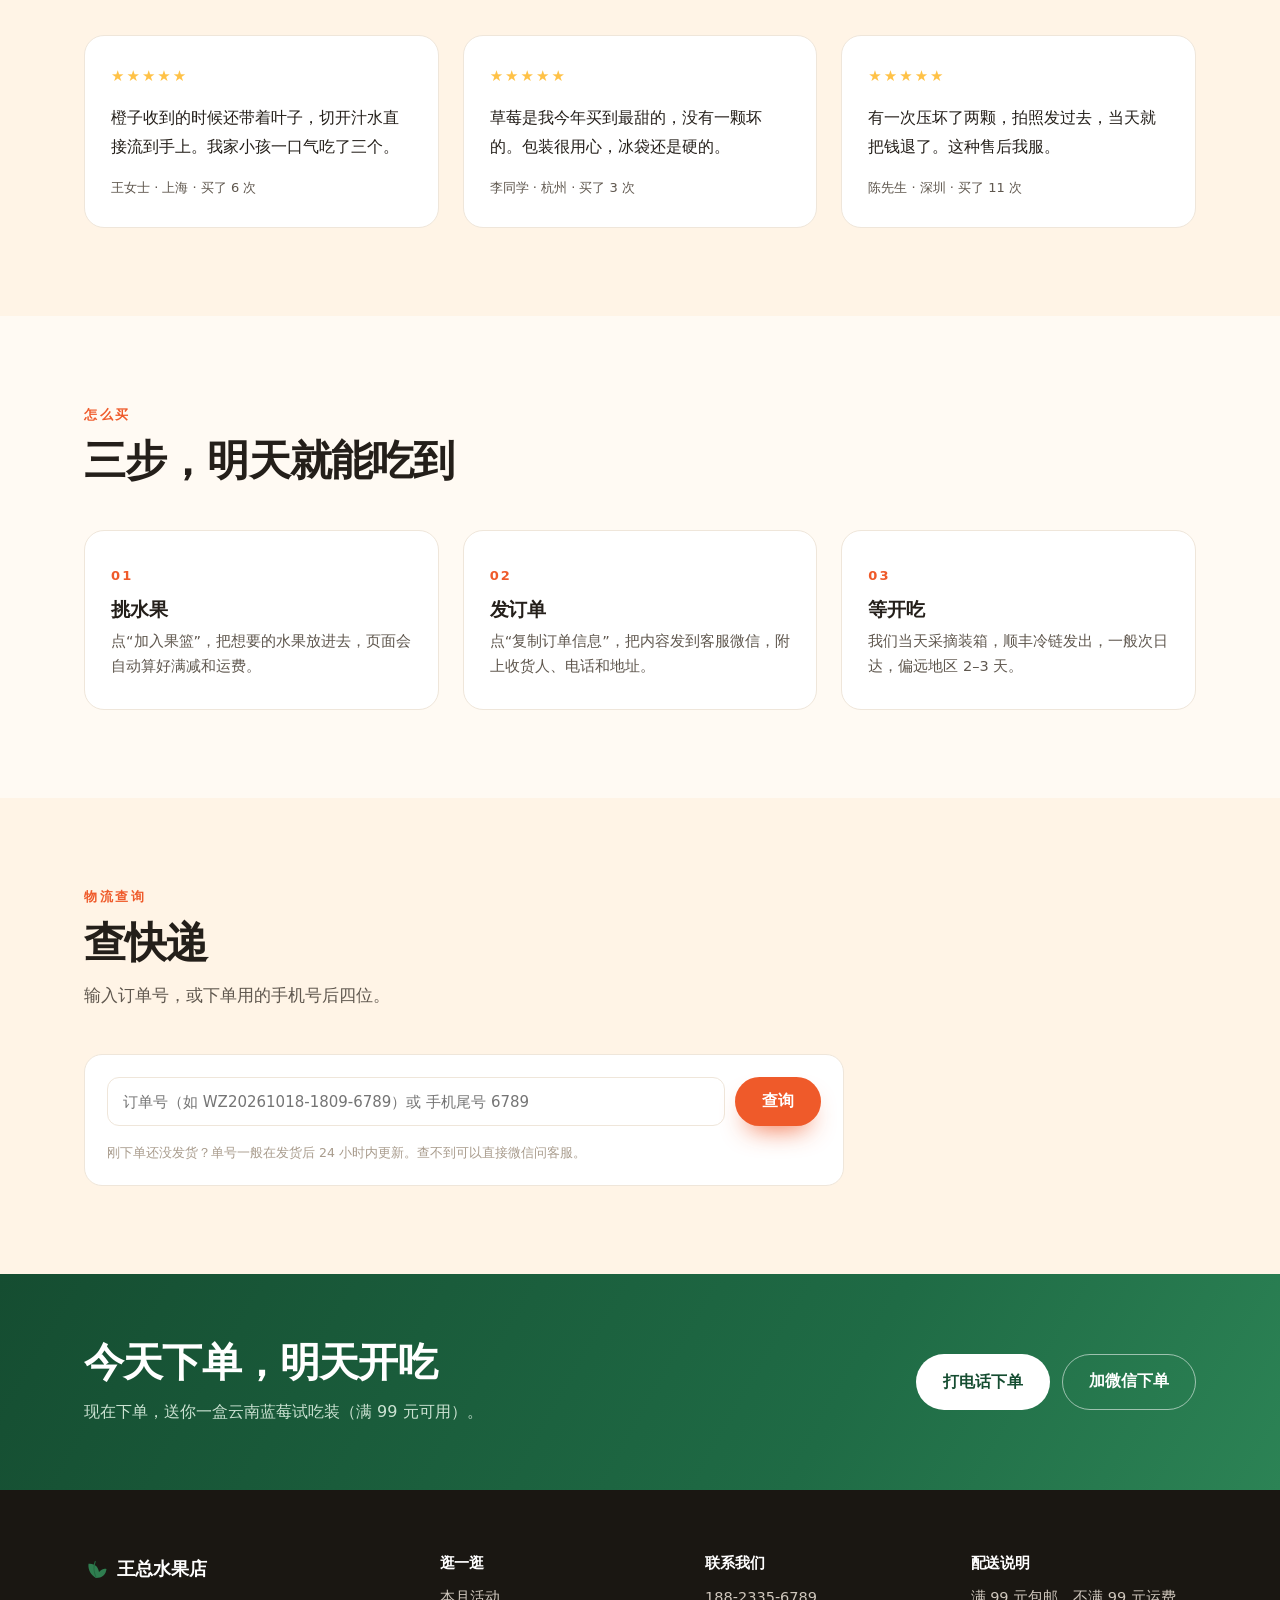
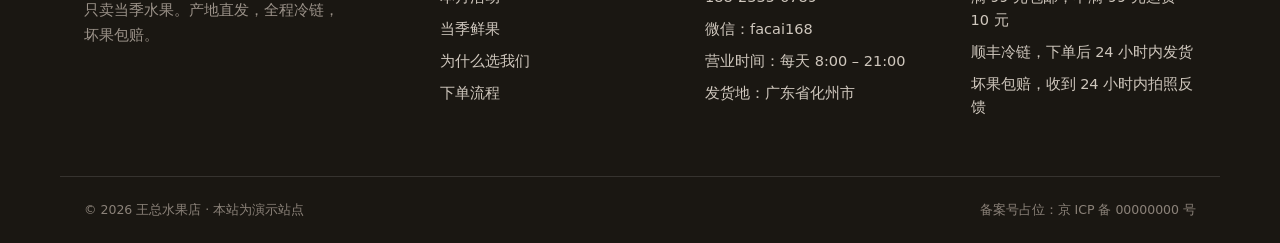
==== commit 39baa31e: "Add files via upload" ====
--- a/index.html
+++ b/index.html
@@ -83,10 +83,10 @@
 
         <div class="hero-art" aria-hidden="true">
           <div class="blob"></div>
-          <img class="fl f1" src="assets/orange.jpg" alt="" />
-          <img class="fl f2" src="assets/strawberry.jpg" alt="" />
-          <img class="fl f3" src="assets/grape.jpg" alt="" />
-          <img class="fl f4" src="assets/blueberry.jpg" alt="" />
+          <img class="fl f1" src="assets/orange.svg" alt="" />
+          <img class="fl f2" src="assets/strawberry.svg" alt="" />
+          <img class="fl f3" src="assets/grape.svg" alt="" />
+          <img class="fl f4" src="assets/blueberry.svg" alt="" />
           <span class="chip chip-a">🚚 产地直发</span>
           <span class="chip chip-b">❄️ 全程冷链</span>
         </div>
@@ -203,7 +203,7 @@
     <section class="section story" id="story">
       <div class="container story-inner">
         <div class="story-visual reveal">
-          <img src="assets/orange.jpg" alt="脐橙" />
+          <img src="assets/orange.jpg" alt="脐橙" loading="lazy" decoding="async" />
           <div class="story-badge">
             <strong>2012</strong>
             <span>从一片橙园开始</span>
--- a/style.css
+++ b/style.css
@@ -1172,7 +1172,25 @@
 
 @media (max-width: 620px) {
   .section { padding: 64px 0; }
-  .grid-products { grid-template-columns: 1fr; }
+
+  /* 手机上两列并排，不占满一屏 */
+  .grid-products { grid-template-columns: repeat(2, 1fr); gap: 12px; }
+  .product-body { padding: 12px 12px 14px; }
+  .product-body h3 { font-size: 15px; }
+  .origin { margin-top: 3px; font-size: 11.5px; }
+  .product-foot { padding-top: 10px; gap: 6px; align-items: center; }
+  .price { gap: 4px; }
+  .price strong { font-size: 17px; }
+  .price del { font-size: 10.5px; }
+  .add-btn { padding: 7px 10px; font-size: 12px; }
+  .product-media { padding: 10px; }
+  .tag { top: 8px; left: 8px; padding: 3px 8px; font-size: 11px; }
+
+  /* 首屏少两张图，省流量 */
+  .hero-art { max-width: 300px; }
+  .f2, .f4 { display: none; }
+  .chip { padding: 7px 11px; font-size: 12px; }
+
   .grid-features { grid-template-columns: 1fr; }
   .stats { grid-template-columns: 1fr 1fr; row-gap: 22px; }
   .footer-grid { grid-template-columns: 1fr; gap: 32px; }
